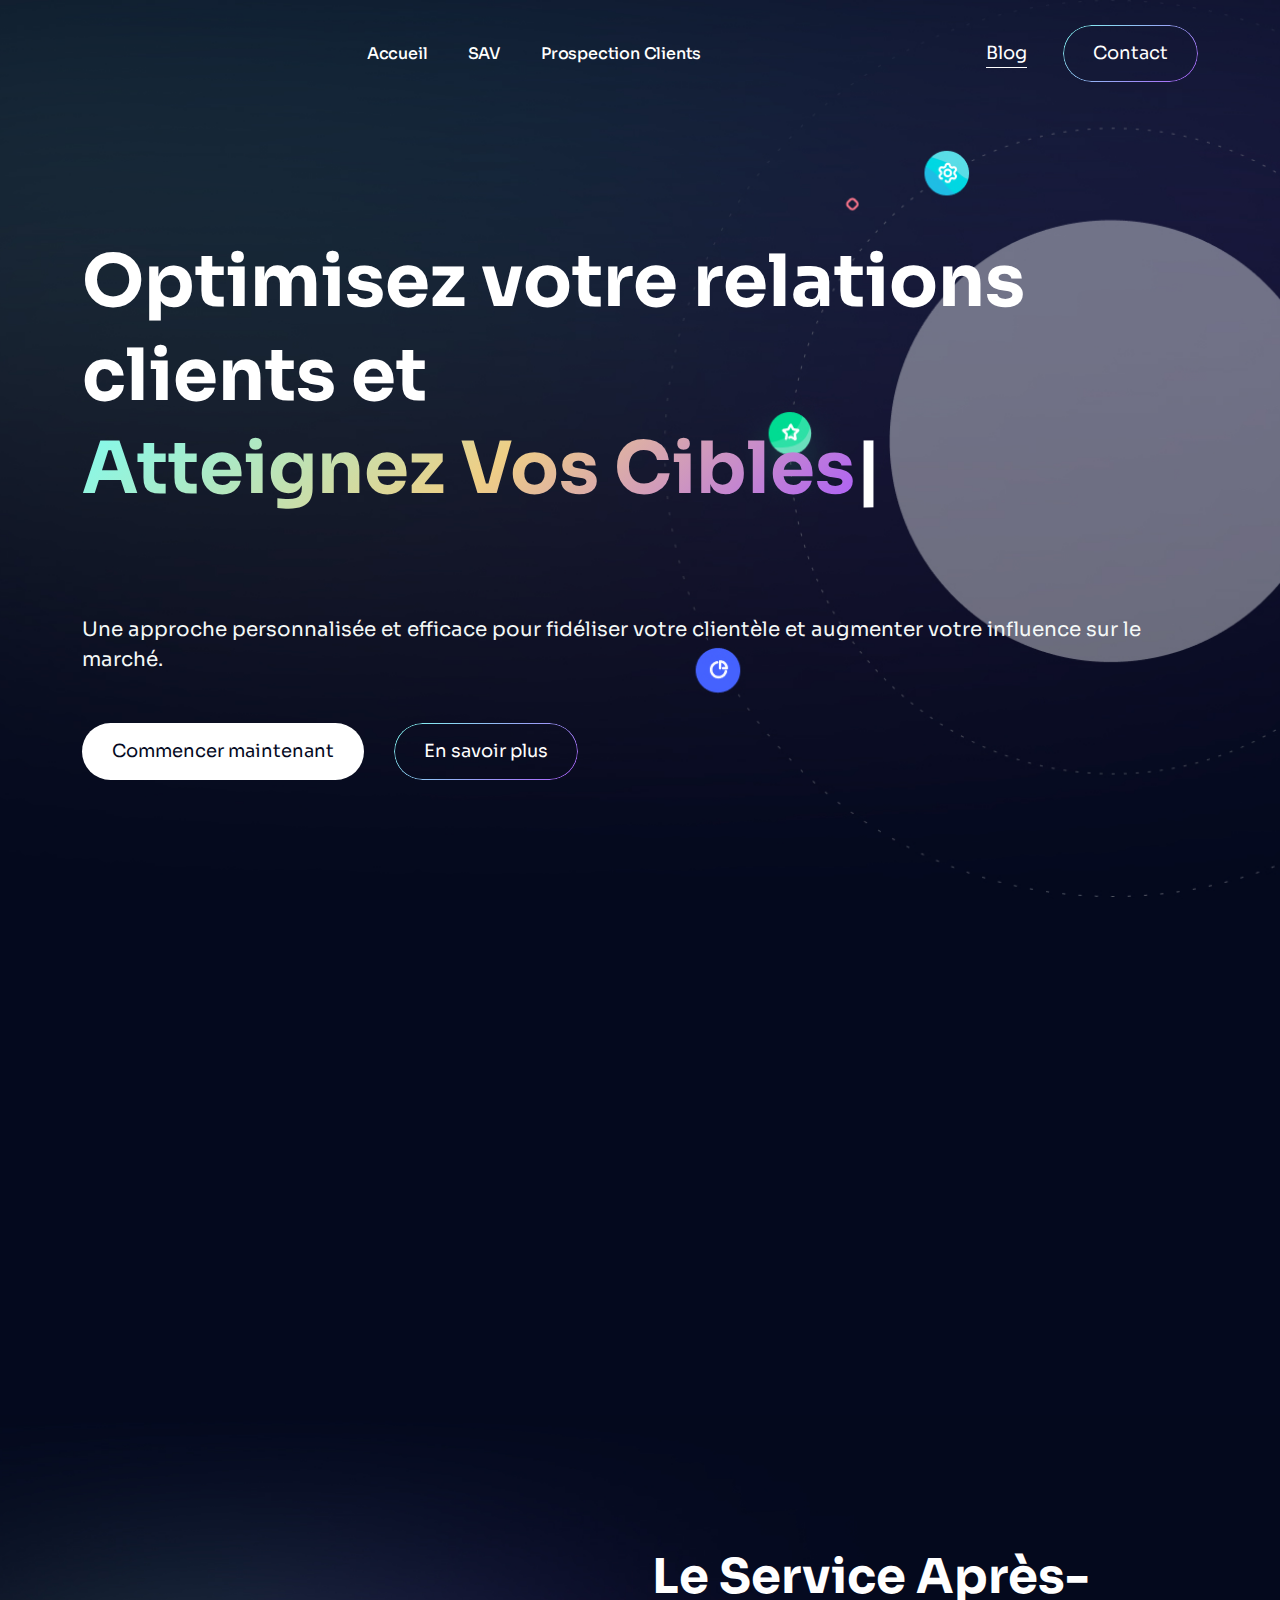
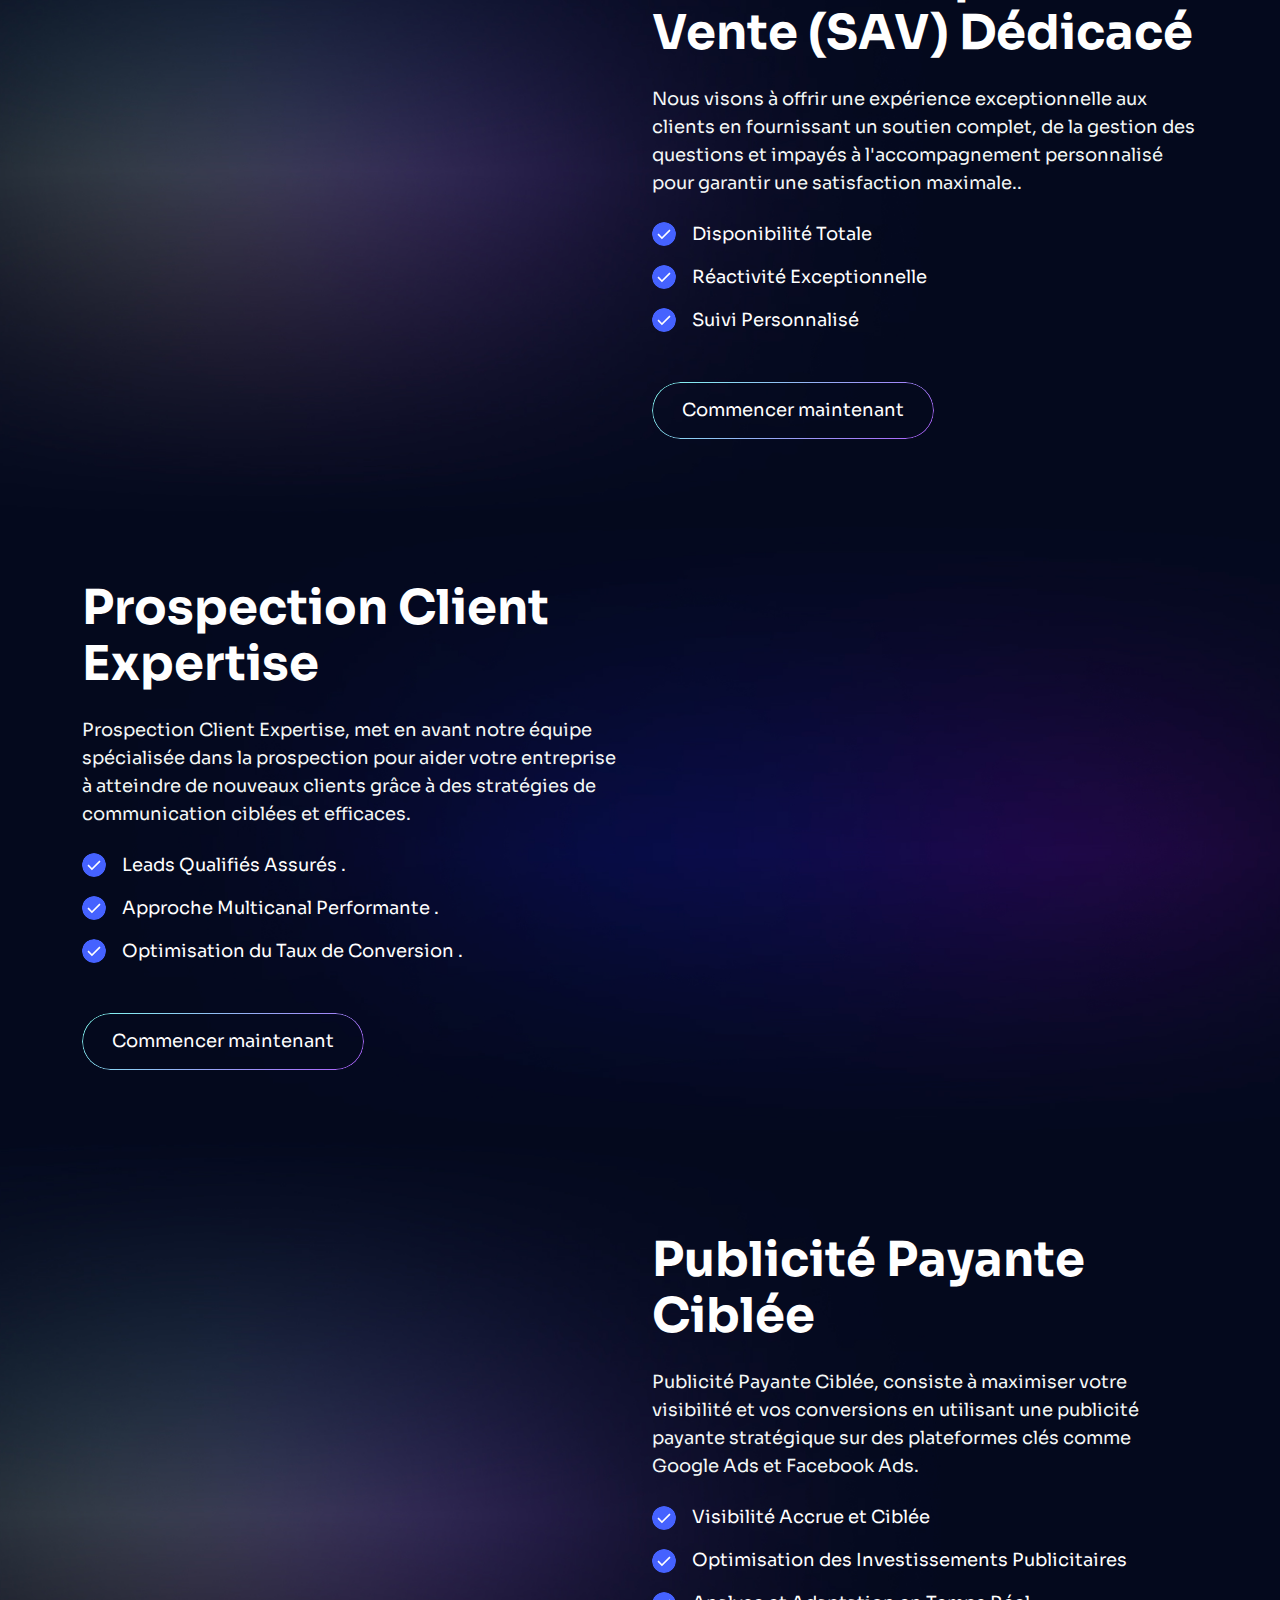
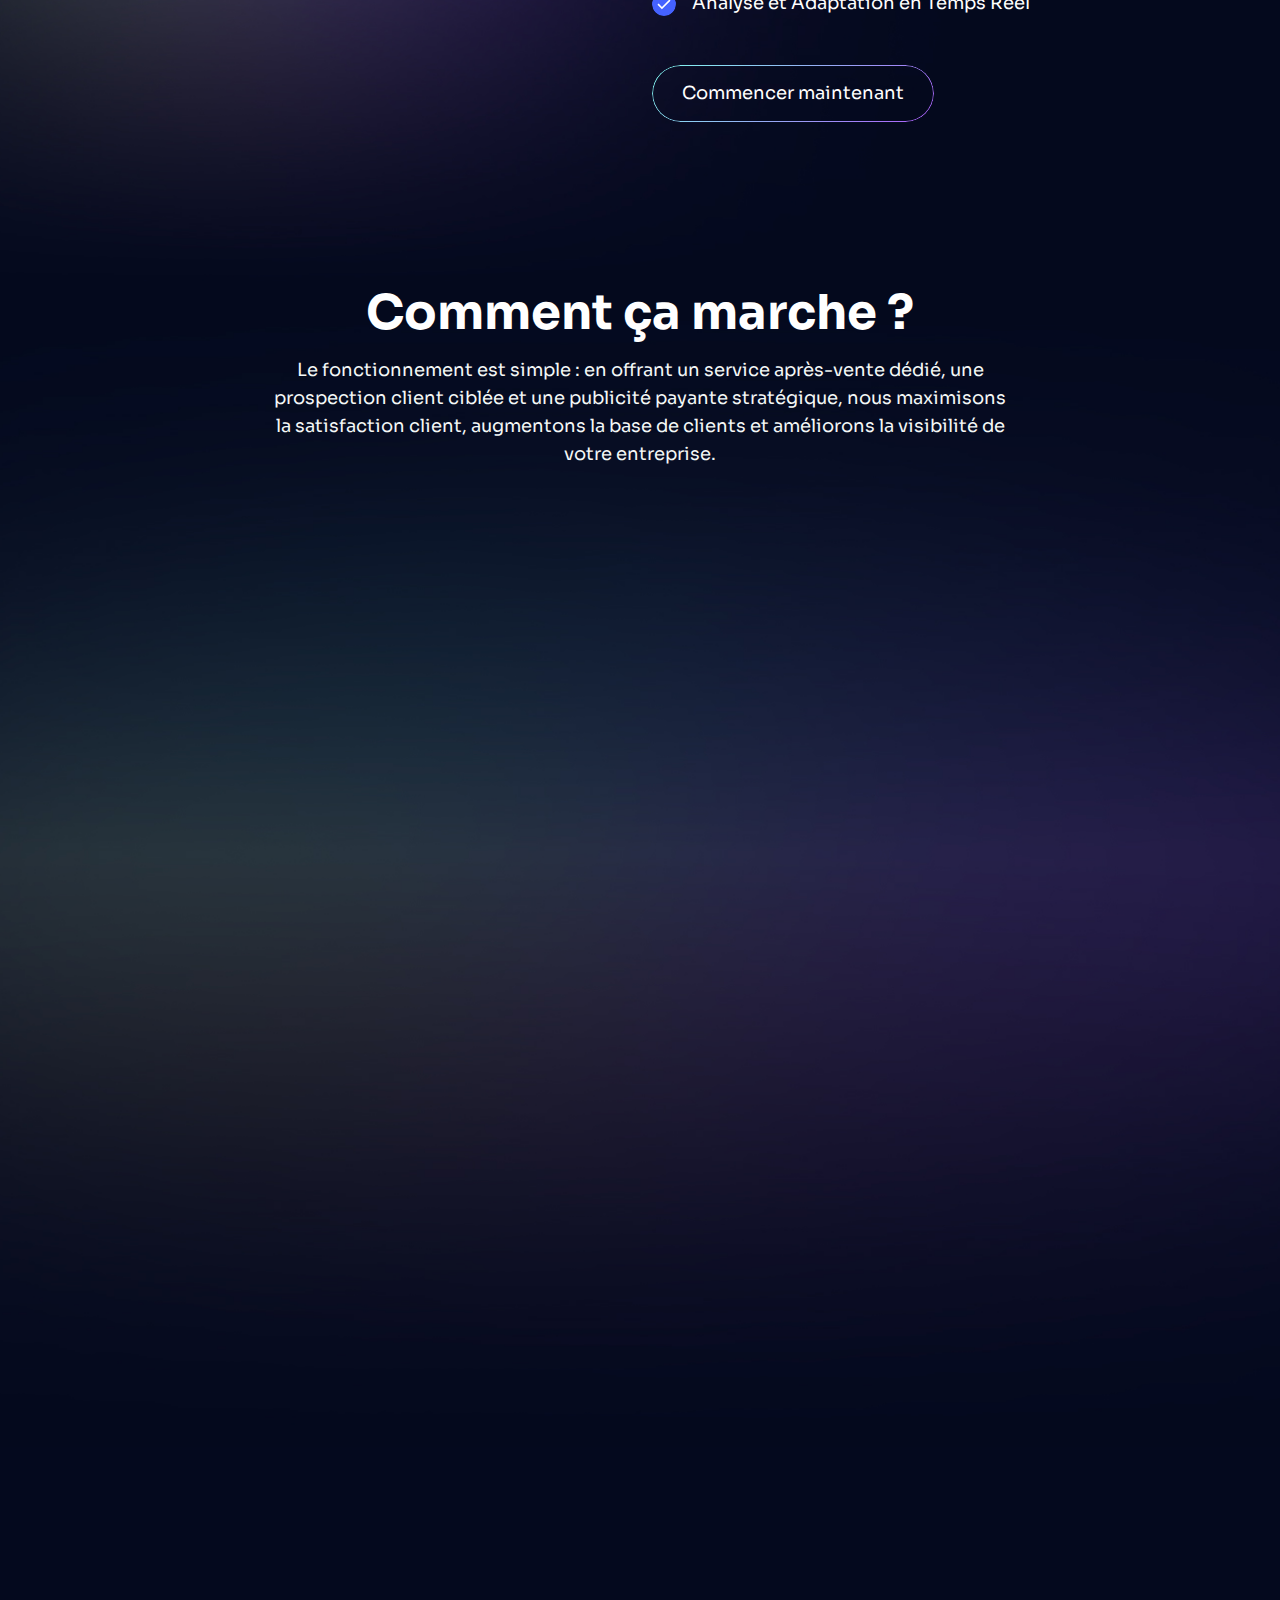
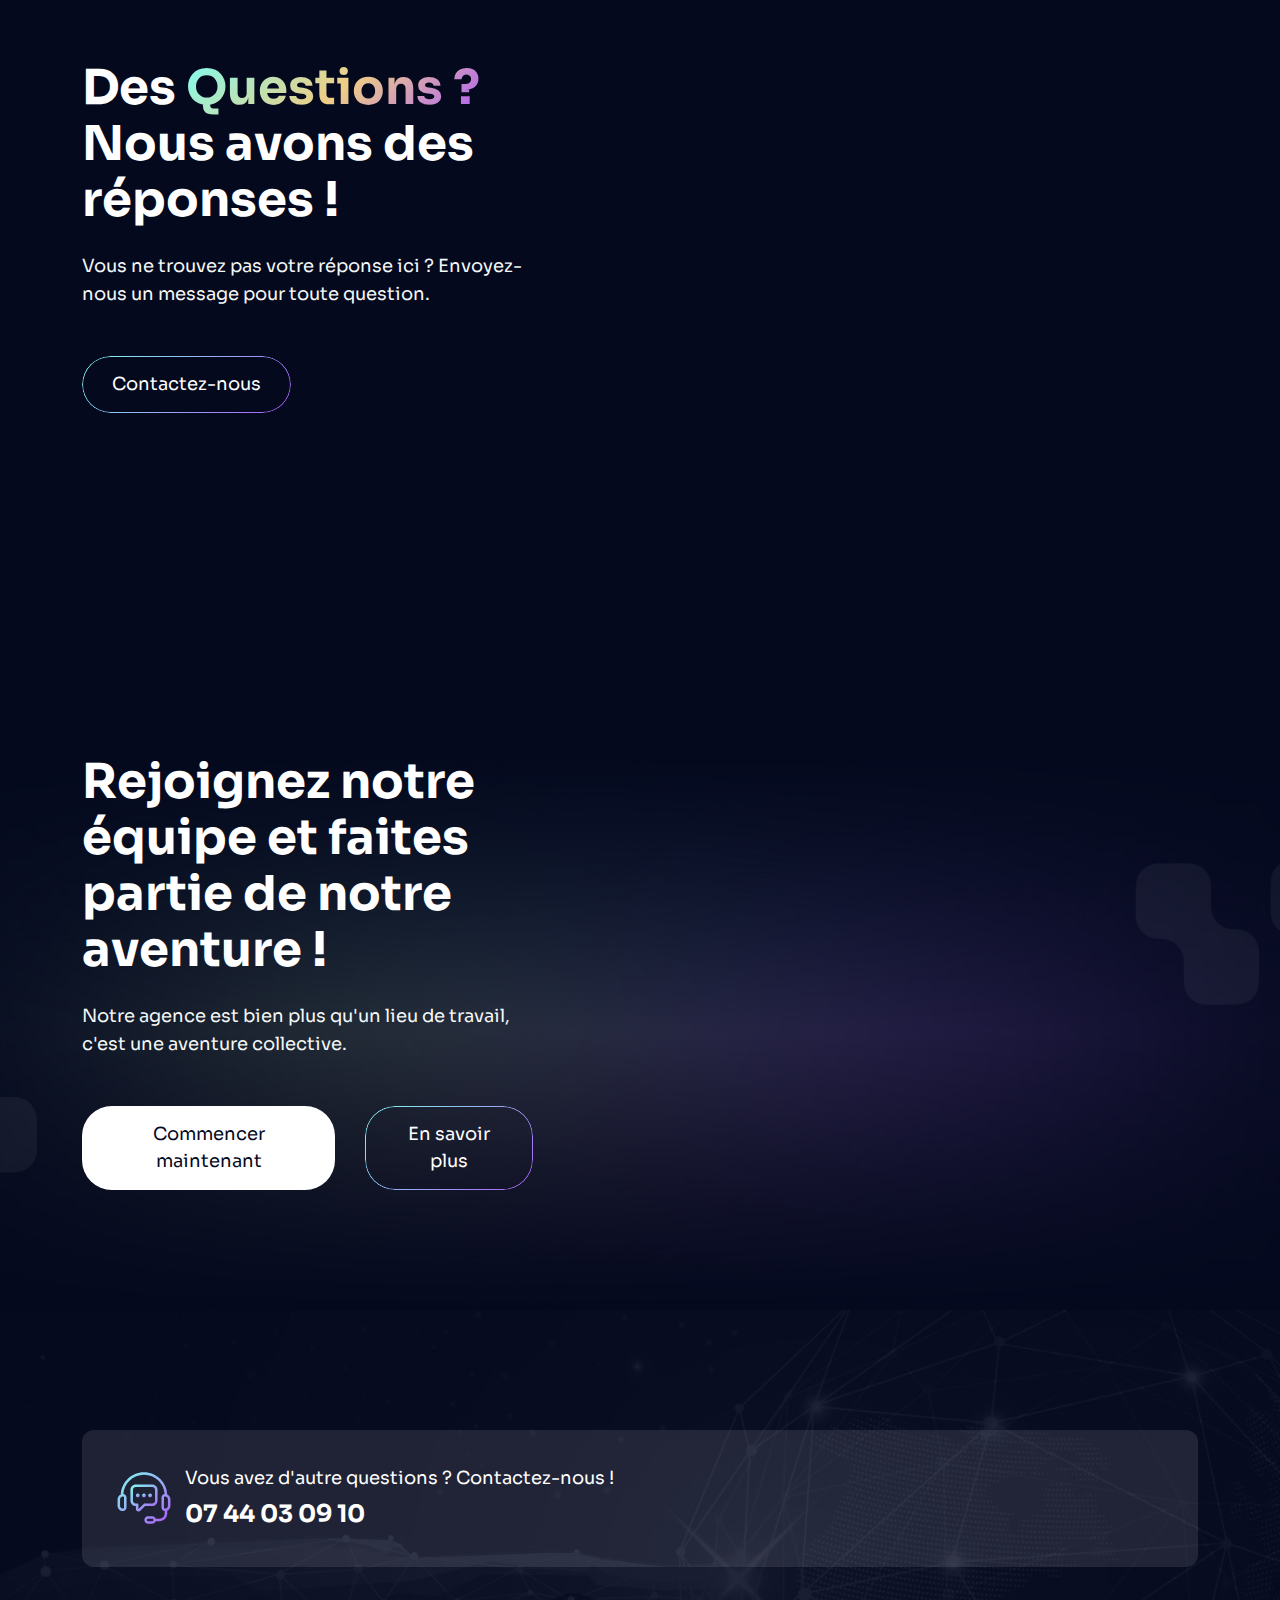
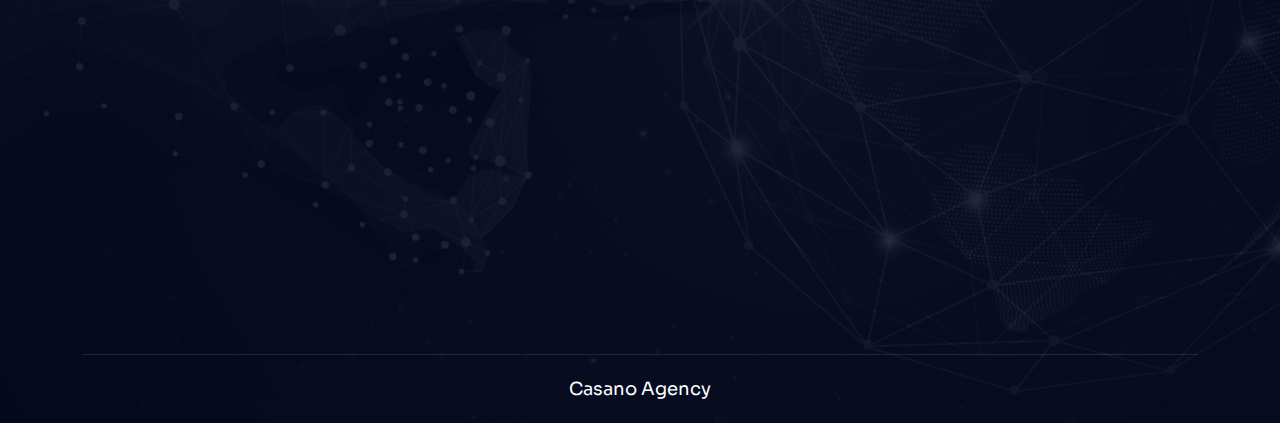
==== docs/index.html @ 98e34051 "update footer" ====
<!DOCTYPE html>
<html lang="fr">
  <head>
    <meta charset="utf-8" />
    <meta name="viewport" content="width=device-width, initial-scale=1" />
    <title>Accueil - Casano Agency</title>
    <link rel="stylesheet" href="assets/css/aos.css" />
    <link rel="stylesheet" href="assets/css/fontawesome-all.min.css" />
    <link rel="stylesheet" href="assets/css/bootstrap.min.css" />
    <link rel="stylesheet" href="assets/css/glightbox-min.css" />
    <link rel="stylesheet" href="assets/css/swiper-bundle.min.css" />
    <link rel="stylesheet" href="assets/css/style.css" />
  </head>
  <body>
    <!-- Menu Start -->
    <header class="header-primary">
      <div class="container">
        <nav class="navbar navbar-expand-xl justify-content-between">
          <a href="index.html">
            <img src="assets/img/logo/logo-m.svg" alt="" />
          </a>
          <div class="collapse navbar-collapse" id="navbarNav">
            <ul class="navbar-nav mx-auto">
              <li class="d-block d-xl-none">
                <div class="logo">
                  <a href="index.html"
                    ><img src="assets/img/logo/logo-m.svg" alt=""
                  /></a>
                </div>
              </li>
              <li class="nav-item">
                <a class="nav-link" href="#">Accueil</a>
              </li>

              <li class="nav-item">
                <a class="nav-link" href="sav.html">SAV</a>
              </li>
              <li class="nav-item">
                <a class="nav-link" href="prospection.html"
                  >Prospection Clients</a
                >
              </li>
            </ul>
            <div class="d-flex align-items-center gap-4 mt-4">
              <div
                class="align-items-center aai-signup-in-links d-flex d-lg-none"
              >
                <a href="blog.html">Blog</a>
                <a href="contact.html" class="aai-gradient-outline-btn"
                  >Contact
                </a>
              </div>
            </div>
          </div>
          <div class="navbar-right d-flex align-items-center gap-4">
            <div
              class="align-items-center aai-signup-in-links d-none d-lg-flex"
            >
              <a href="blog.html">Blog</a>
              <a href="contact.html" class="aai-gradient-outline-btn"
                >Contact
              </a>
            </div>
            <button
              class="navbar-toggler d-block d-xl-none"
              type="button"
              data-bs-toggle="collapse"
              data-bs-target="#navbarNav"
              aria-controls="navbarNav"
              aria-expanded="false"
              aria-label="Toggle navigation"
            >
              <span></span>
            </button>
          </div>
        </nav>
      </div>
    </header>
    <!-- Menu End -->

    <!-- Main Start -->
    <main class="wrapper">
      <!-- Hero Start -->
      <section
        class="aai-hero-one position-relative"
        style="
          background: url('assets/img/hero/hero-bg-1.jpeg') no-repeat center
            center/cover;
        "
      >
        <div class="container">
          <div class="row">
            <div class="col-lg-12 col-xxl-7">
              <div class="aai-hero-one-content">
                <h1 class="aai-hero-one-title">
                  Optimisez votre relations clients et <br />
                  <span
                    class="gradient-text typing-animation"
                    data-strings='["Atteignez vos cibles","Étendez vos clients potentiels","Boostez votre visibilité"]'
                    >Atteignez Vos Cibles</span
                  >
                </h1>
                <p class="aai-hero-one-desc">
                  Une approche personnalisée et efficace pour fidéliser votre
                  clientèle et augmenter votre influence sur le marché.
                </p>
                <div class="mt-5 d-flex flex-column flex-md-row aai-btns-group">
                  <a href="contact.html" class="aai-btn btn-pill-solid"
                    >Commencer maintenant</a
                  >
                  <a href="#service" class="aai-gradient-outline-btn"
                    >En savoir plus</a
                  >
                </div>
              </div>
            </div>
            <div class="col-lg-10 col-xl-5 mt-5 mt-lg-0">
              <div class="aai-hero-one-img">
                <img
                  src="assets/img/hero/dashboard-img.png"
                  class="img-fluid aai-hero-img d-none d-xxl-block"
                  alt=""
                />
                <!-- <img
                  src="assets/img/hero/dashboard-img-2.png"
                  class="img-fluid aai-hero-img d-xl-none"
                  alt=""
                /> -->
              </div>
            </div>
          </div>
        </div>
      </section>
      <!-- Hero End -->

      <!-- Writing Step -->
      <section class="writing-steps-area py-5">
        <div class="container">
          <div class="writing-steps-wrapper" data-aos="fade-up">
            <div class="row">
              <div class="col-lg-4">
                <div class="writing-step">
                  <img
                    src="assets/img/icons/Home.svg"
                    class="writing-step-icon"
                    alt=""
                  />
                  <h3 class="writing-step-title">Service Après-Vente (SAV)</h3>
                  <p class="writing-step-desc">
                    Offrez une expérience exceptionnelle à vos clients grâce à
                    notre équipe dédiée de professionnels du Service
                    Après-Vente.
                  </p>
                  <div class="writing-step-arrow d-none d-lg-grid">
                    <svg
                      width="13"
                      height="20"
                      viewBox="0 0 13 20"
                      fill="none"
                      xmlns="http://www.w3.org/2000/svg"
                    >
                      <path
                        d="M1 1L11.4211 9.52632L1 19"
                        stroke="white"
                        stroke-width="2"
                        stroke-linecap="round"
                      />
                    </svg>
                  </div>
                </div>
              </div>
              <div class="col-lg-4">
                <div class="writing-step">
                  <img
                    src="assets/img/icons/Add-User.svg"
                    class="writing-step-icon"
                    alt=""
                  />
                  <h3 class="writing-step-title">
                    Prospection Client Expertise
                  </h3>
                  <p class="writing-step-desc">
                    Avec notre équipe experte en prospection, nous mettons en
                    place des stratégies efficaces pour générer des leads
                    qualifiés.
                  </p>
                  <div class="writing-step-arrow d-none d-lg-grid">
                    <svg
                      width="13"
                      height="20"
                      viewBox="0 0 13 20"
                      fill="none"
                      xmlns="http://www.w3.org/2000/svg"
                    >
                      <path
                        d="M1 1L11.4211 9.52632L1 19"
                        stroke="white"
                        stroke-width="2"
                        stroke-linecap="round"
                      />
                    </svg>
                  </div>
                </div>
              </div>
              <div class="col-lg-4">
                <div class="writing-step border-0 pe-0">
                  <img
                    src="assets/img/icons/Wallet.svg"
                    class="writing-step-icon"
                    alt=""
                  />
                  <h3 class="writing-step-title">Publicité Payante Ciblée</h3>
                  <p class="writing-step-desc">
                    Notre équipe spécialisée en publicité payante, avec une
                    maîtrise des plateformes telles que Google Ads et Facebook
                    Ads, assure une exposition stratégique pour votre
                    entreprise.
                  </p>
                </div>
              </div>
            </div>
          </div>
        </div>
      </section>
      <!-- Writing Step End -->

      <!-- Service Start -->
      <section class="aai-services" id="service">
        <div
          style="
            background: url('assets/img/bg/service-1.jpeg') no-repeat center
              center/cover;
          "
          class="pt-120 pb-60"
        >
          <div class="container">
            <div class="row align-items-center">
              <div
                class="col-xl-6 col-lg order-2 order-lg-1 mt-5 mt-lg-0"
                data-aos="fade-right"
              >
                <div>
                  <img
                    src="assets/img/services/service-1.svg"
                    class="img-fluid"
                    alt=""
                  />
                </div>
              </div>
              <div class="col-xl-6 col-lg order-1 order-lg-2">
                <div>
                  <h2 class="section-title mb-4">
                    Le Service Après-Vente (SAV) Dédicacé
                  </h2>
                  <p class="section-desc">
                    Nous visons à offrir une expérience exceptionnelle aux
                    clients en fournissant un soutien complet, de la gestion des
                    questions et impayés à l'accompagnement personnalisé pour
                    garantir une satisfaction maximale..
                  </p>
                  <ul class="aai-list-items mt-4">
                    <li class="aai-list-item d-flex align-items-center">
                      <svg
                        class="flex-shrink-0"
                        width="24"
                        height="24"
                        viewBox="0 0 24 24"
                        fill="none"
                        xmlns="http://www.w3.org/2000/svg"
                      >
                        <g clip-path="url(#clip0_82_4624)">
                          <circle cx="12" cy="12" r="12" fill="#4562FF" />
                          <path
                            fill-rule="evenodd"
                            clip-rule="evenodd"
                            d="M5.50114 12.7402C5.8868 12.3595 6.27246 11.9788 6.64135 11.6147C7.74803 12.7071 8.83793 13.783 9.94461 14.8754C12.4262 12.4257 14.9079 9.97607 17.3727 7.54297C17.7584 7.92366 18.1441 8.30435 18.5129 8.66849C15.6457 11.4988 12.7951 14.3126 9.92784 17.143C8.45227 15.6864 6.95994 14.2133 5.48438 12.7568L5.50114 12.7402Z"
                            fill="white"
                          />
                        </g>
                        <defs>
                          <clipPath id="clip0_82_4624">
                            <rect width="24" height="24" rx="12" fill="white" />
                          </clipPath>
                        </defs>
                      </svg>
                      <span class="aai-list-item-text"
                        >Disponibilité Totale</span
                      >
                    </li>
                    <li class="aai-list-item d-flex align-items-center">
                      <svg
                        class="flex-shrink-0"
                        width="24"
                        height="24"
                        viewBox="0 0 24 24"
                        fill="none"
                        xmlns="http://www.w3.org/2000/svg"
                      >
                        <g clip-path="url(#clip0_82_4624)">
                          <circle cx="12" cy="12" r="12" fill="#4562FF" />
                          <path
                            fill-rule="evenodd"
                            clip-rule="evenodd"
                            d="M5.50114 12.7402C5.8868 12.3595 6.27246 11.9788 6.64135 11.6147C7.74803 12.7071 8.83793 13.783 9.94461 14.8754C12.4262 12.4257 14.9079 9.97607 17.3727 7.54297C17.7584 7.92366 18.1441 8.30435 18.5129 8.66849C15.6457 11.4988 12.7951 14.3126 9.92784 17.143C8.45227 15.6864 6.95994 14.2133 5.48438 12.7568L5.50114 12.7402Z"
                            fill="white"
                          />
                        </g>
                        <defs>
                          <clipPath id="clip0_82_4624">
                            <rect width="24" height="24" rx="12" fill="white" />
                          </clipPath>
                        </defs>
                      </svg>
                      <span class="aai-list-item-text"
                        >Réactivité Exceptionnelle</span
                      >
                    </li>
                    <li class="aai-list-item d-flex align-items-center">
                      <svg
                        width="24"
                        height="24"
                        viewBox="0 0 24 24"
                        fill="none"
                        xmlns="http://www.w3.org/2000/svg"
                      >
                        <g clip-path="url(#clip0_82_4624)">
                          <circle cx="12" cy="12" r="12" fill="#4562FF" />
                          <path
                            fill-rule="evenodd"
                            clip-rule="evenodd"
                            d="M5.50114 12.7402C5.8868 12.3595 6.27246 11.9788 6.64135 11.6147C7.74803 12.7071 8.83793 13.783 9.94461 14.8754C12.4262 12.4257 14.9079 9.97607 17.3727 7.54297C17.7584 7.92366 18.1441 8.30435 18.5129 8.66849C15.6457 11.4988 12.7951 14.3126 9.92784 17.143C8.45227 15.6864 6.95994 14.2133 5.48438 12.7568L5.50114 12.7402Z"
                            fill="white"
                          />
                        </g>
                        <defs>
                          <clipPath id="clip0_82_4624">
                            <rect width="24" height="24" rx="12" fill="white" />
                          </clipPath>
                        </defs>
                      </svg>
                      <span class="aai-list-item-text">Suivi Personnalisé</span>
                    </li>
                  </ul>
                  <div class="mt-5">
                    <a href="sav.html" class="aai-gradient-outline-btn"
                      >Commencer maintenant</a
                    >
                  </div>
                </div>
              </div>
            </div>
          </div>
        </div>
        <div
          class="pt-60 pb-60"
          style="
            background: url('assets/img/bg/service-2.jpeg') no-repeat center
              center/cover;
          "
        >
          <div class="container">
            <div class="row align-items-center">
              <div class="col-xl-6 col-lg">
                <div>
                  <h2 class="section-title mb-4">
                    Prospection Client Expertise
                  </h2>
                  <p class="section-desc">
                    Prospection Client Expertise, met en avant notre équipe
                    spécialisée dans la prospection pour aider votre entreprise
                    à atteindre de nouveaux clients grâce à des stratégies de
                    communication ciblées et efficaces.
                  </p>
                  <ul class="aai-list-items mt-4">
                    <li class="aai-list-item d-flex align-items-center">
                      <svg
                        class="flex-shrink-0"
                        width="24"
                        height="24"
                        viewBox="0 0 24 24"
                        fill="none"
                        xmlns="http://www.w3.org/2000/svg"
                      >
                        <g clip-path="url(#clip0_82_4624)">
                          <circle cx="12" cy="12" r="12" fill="#4562FF" />
                          <path
                            fill-rule="evenodd"
                            clip-rule="evenodd"
                            d="M5.50114 12.7402C5.8868 12.3595 6.27246 11.9788 6.64135 11.6147C7.74803 12.7071 8.83793 13.783 9.94461 14.8754C12.4262 12.4257 14.9079 9.97607 17.3727 7.54297C17.7584 7.92366 18.1441 8.30435 18.5129 8.66849C15.6457 11.4988 12.7951 14.3126 9.92784 17.143C8.45227 15.6864 6.95994 14.2133 5.48438 12.7568L5.50114 12.7402Z"
                            fill="white"
                          />
                        </g>
                        <defs>
                          <clipPath id="clip0_82_4624">
                            <rect width="24" height="24" rx="12" fill="white" />
                          </clipPath>
                        </defs>
                      </svg>
                      <span class="aai-list-item-text"
                        >Leads Qualifiés Assurés .</span
                      >
                    </li>
                    <li class="aai-list-item d-flex align-items-center">
                      <svg
                        class="flex-shrink-0"
                        width="24"
                        height="24"
                        viewBox="0 0 24 24"
                        fill="none"
                        xmlns="http://www.w3.org/2000/svg"
                      >
                        <g clip-path="url(#clip0_82_4624)">
                          <circle cx="12" cy="12" r="12" fill="#4562FF" />
                          <path
                            fill-rule="evenodd"
                            clip-rule="evenodd"
                            d="M5.50114 12.7402C5.8868 12.3595 6.27246 11.9788 6.64135 11.6147C7.74803 12.7071 8.83793 13.783 9.94461 14.8754C12.4262 12.4257 14.9079 9.97607 17.3727 7.54297C17.7584 7.92366 18.1441 8.30435 18.5129 8.66849C15.6457 11.4988 12.7951 14.3126 9.92784 17.143C8.45227 15.6864 6.95994 14.2133 5.48438 12.7568L5.50114 12.7402Z"
                            fill="white"
                          />
                        </g>
                        <defs>
                          <clipPath id="clip0_82_4624">
                            <rect width="24" height="24" rx="12" fill="white" />
                          </clipPath>
                        </defs>
                      </svg>
                      <span class="aai-list-item-text"
                        >Approche Multicanal Performante .</span
                      >
                    </li>
                    <li class="aai-list-item d-flex align-items-center">
                      <svg
                        class="flex-shrink-0"
                        width="24"
                        height="24"
                        viewBox="0 0 24 24"
                        fill="none"
                        xmlns="http://www.w3.org/2000/svg"
                      >
                        <g clip-path="url(#clip0_82_4624)">
                          <circle cx="12" cy="12" r="12" fill="#4562FF" />
                          <path
                            fill-rule="evenodd"
                            clip-rule="evenodd"
                            d="M5.50114 12.7402C5.8868 12.3595 6.27246 11.9788 6.64135 11.6147C7.74803 12.7071 8.83793 13.783 9.94461 14.8754C12.4262 12.4257 14.9079 9.97607 17.3727 7.54297C17.7584 7.92366 18.1441 8.30435 18.5129 8.66849C15.6457 11.4988 12.7951 14.3126 9.92784 17.143C8.45227 15.6864 6.95994 14.2133 5.48438 12.7568L5.50114 12.7402Z"
                            fill="white"
                          />
                        </g>
                        <defs>
                          <clipPath id="clip0_82_4624">
                            <rect width="24" height="24" rx="12" fill="white" />
                          </clipPath>
                        </defs>
                      </svg>
                      <span class="aai-list-item-text"
                        >Optimisation du Taux de Conversion .</span
                      >
                    </li>
                  </ul>
                  <div class="mt-5">
                    <a href="prospection.html" class="aai-gradient-outline-btn"
                      >Commencer maintenant</a
                    >
                  </div>
                </div>
              </div>
              <div class="col-xl-6 col-lg mt-5 mt-lg-0" data-aos="fade-left">
                <div>
                  <img
                    src="assets/img/services/service-2.svg"
                    class="img-fluid"
                    alt=""
                  />
                </div>
              </div>
            </div>
          </div>
        </div>
        <div
          class="pt-60 pb-120"
          style="
            background: url('assets/img/bg/service-1.jpeg') no-repeat center
              center/cover;
          "
        >
          <div class="container">
            <div class="row align-items-center">
              <div
                class="col-xl-6 col-lg order-2 order-lg-1 mt-5 mt-lg-0"
                data-aos="fade-right"
              >
                <div>
                  <img
                    src="assets/img/services/service-3.svg"
                    class="img-fluid"
                    alt=""
                  />
                </div>
              </div>
              <div class="col-xl-6 col-lg order-1 order-lg-2">
                <div>
                  <h2 class="section-title mb-4">Publicité Payante Ciblée</h2>
                  <p class="section-desc">
                    Publicité Payante Ciblée, consiste à maximiser votre
                    visibilité et vos conversions en utilisant une publicité
                    payante stratégique sur des plateformes clés comme Google
                    Ads et Facebook Ads.
                  </p>
                  <ul class="aai-list-items mt-4">
                    <li class="aai-list-item d-flex align-items-center">
                      <svg
                        class="flex-shrink-0"
                        width="24"
                        height="24"
                        viewBox="0 0 24 24"
                        fill="none"
                        xmlns="http://www.w3.org/2000/svg"
                      >
                        <g clip-path="url(#clip0_82_4624)">
                          <circle cx="12" cy="12" r="12" fill="#4562FF" />
                          <path
                            fill-rule="evenodd"
                            clip-rule="evenodd"
                            d="M5.50114 12.7402C5.8868 12.3595 6.27246 11.9788 6.64135 11.6147C7.74803 12.7071 8.83793 13.783 9.94461 14.8754C12.4262 12.4257 14.9079 9.97607 17.3727 7.54297C17.7584 7.92366 18.1441 8.30435 18.5129 8.66849C15.6457 11.4988 12.7951 14.3126 9.92784 17.143C8.45227 15.6864 6.95994 14.2133 5.48438 12.7568L5.50114 12.7402Z"
                            fill="white"
                          />
                        </g>
                        <defs>
                          <clipPath id="clip0_82_4624">
                            <rect width="24" height="24" rx="12" fill="white" />
                          </clipPath>
                        </defs>
                      </svg>
                      <span class="aai-list-item-text"
                        >Visibilité Accrue et Ciblée</span
                      >
                    </li>
                    <li class="aai-list-item d-flex align-items-center">
                      <svg
                        class="flex-shrink-0"
                        width="24"
                        height="24"
                        viewBox="0 0 24 24"
                        fill="none"
                        xmlns="http://www.w3.org/2000/svg"
                      >
                        <g clip-path="url(#clip0_82_4624)">
                          <circle cx="12" cy="12" r="12" fill="#4562FF" />
                          <path
                            fill-rule="evenodd"
                            clip-rule="evenodd"
                            d="M5.50114 12.7402C5.8868 12.3595 6.27246 11.9788 6.64135 11.6147C7.74803 12.7071 8.83793 13.783 9.94461 14.8754C12.4262 12.4257 14.9079 9.97607 17.3727 7.54297C17.7584 7.92366 18.1441 8.30435 18.5129 8.66849C15.6457 11.4988 12.7951 14.3126 9.92784 17.143C8.45227 15.6864 6.95994 14.2133 5.48438 12.7568L5.50114 12.7402Z"
                            fill="white"
                          />
                        </g>
                        <defs>
                          <clipPath id="clip0_82_4624">
                            <rect width="24" height="24" rx="12" fill="white" />
                          </clipPath>
                        </defs>
                      </svg>
                      <span class="aai-list-item-text"
                        >Optimisation des Investissements Publicitaires</span
                      >
                    </li>
                    <li class="aai-list-item d-flex align-items-center">
                      <svg
                        class="flex-shrink-0"
                        width="24"
                        height="24"
                        viewBox="0 0 24 24"
                        fill="none"
                        xmlns="http://www.w3.org/2000/svg"
                      >
                        <g clip-path="url(#clip0_82_4624)">
                          <circle cx="12" cy="12" r="12" fill="#4562FF" />
                          <path
                            fill-rule="evenodd"
                            clip-rule="evenodd"
                            d="M5.50114 12.7402C5.8868 12.3595 6.27246 11.9788 6.64135 11.6147C7.74803 12.7071 8.83793 13.783 9.94461 14.8754C12.4262 12.4257 14.9079 9.97607 17.3727 7.54297C17.7584 7.92366 18.1441 8.30435 18.5129 8.66849C15.6457 11.4988 12.7951 14.3126 9.92784 17.143C8.45227 15.6864 6.95994 14.2133 5.48438 12.7568L5.50114 12.7402Z"
                            fill="white"
                          />
                        </g>
                        <defs>
                          <clipPath id="clip0_82_4624">
                            <rect width="24" height="24" rx="12" fill="white" />
                          </clipPath>
                        </defs>
                      </svg>
                      <span class="aai-list-item-text"
                        >Analyse et Adaptation en Temps Réel</span
                      >
                    </li>
                  </ul>
                  <div class="mt-5">
                    <a href="contact.html" class="aai-gradient-outline-btn"
                      >Commencer maintenant</a
                    >
                  </div>
                </div>
              </div>
            </div>
          </div>
        </div>
      </section>
      <!-- Service End -->

      <!-- How it works Start -->
      <section
        class="aai-features"
        style="
          background: url('assets/img/bg/aai-feature-bg.jpeg') no-repeat center
            center/cover;
        "
      >
        <div class="container" id="howItWork">
          <div class="row justify-content-center">
            <div class="col-xl-8">
              <div class="aai-section-title mb-3 text-center mb-5">
                <h2 class="section-title">Comment ça marche ?</h2>
                <p class="section-desc">
                  Le fonctionnement est simple : en offrant un service
                  après-vente dédié, une prospection client ciblée et une
                  publicité payante stratégique, nous maximisons la satisfaction
                  client, augmentons la base de clients et améliorons la
                  visibilité de votre entreprise.
                </p>
              </div>
            </div>
          </div>
          <div class="row justify-content-center">
            <div
              class="col-lg-4 col-md-6 mb-4"
              data-aos="fade-up"
              data-aos-delay="50"
            >
              <div class="aai-feature-box">
                <div
                  class="aai-feature-box-inner d-flex flex-column align-items-center"
                >
                  <div>
                    <img
                      src="assets/img/features/fi-1.svg"
                      class="aai-feature-icon img-fluid"
                      alt=""
                    />
                  </div>
                  <h3 class="aai-feature-title">
                    Formation approfondie du personnel
                  </h3>
                  <p class="aai-feature-desc">
                    Assurez une formation complète du personnel sur les
                    produits/services.
                  </p>
                  <a href="contact.html" class="aai-feature-link">
                    <svg
                      width="37"
                      height="13"
                      viewBox="0 0 37 13"
                      fill="none"
                      xmlns="http://www.w3.org/2000/svg"
                    >
                      <path
                        d="M29.375 1L35.055 6.27428L29.375 11.9543"
                        stroke="currentColor"
                        stroke-opacity="0.80"
                        stroke-width="1.52"
                        stroke-linecap="round"
                      />
                      <path
                        d="M34 6.25L1 6.25"
                        stroke="currentColor"
                        stroke-opacity="0.80"
                        stroke-width="1.5"
                        stroke-linecap="round"
                      />
                    </svg>
                  </a>
                </div>
              </div>
            </div>
            <div
              class="col-lg-4 col-md-6 mb-4"
              data-aos="fade-up"
              data-aos-delay="60"
            >
              <div class="aai-feature-box">
                <div
                  class="aai-feature-box-inner d-flex flex-column align-items-center"
                >
                  <div>
                    <img
                      src="assets/img/features/fi-2.svg"
                      class="aai-feature-icon img-fluid"
                      alt=""
                    />
                  </div>
                  <h3 class="aai-feature-title">Technologies avancées</h3>
                  <p class="aai-feature-desc">
                    Utilisez des outils modernes pour une gestion efficiente des
                    demandes clients.
                  </p>
                  <a href="contact.html" class="aai-feature-link">
                    <svg
                      width="37"
                      height="13"
                      viewBox="0 0 37 13"
                      fill="none"
                      xmlns="http://www.w3.org/2000/svg"
                    >
                      <path
                        d="M29.375 1L35.055 6.27428L29.375 11.9543"
                        stroke="currentColor"
                        stroke-opacity="0.80"
                        stroke-width="1.52"
                        stroke-linecap="round"
                      />
                      <path
                        d="M34 6.25L1 6.25"
                        stroke="currentColor"
                        stroke-opacity="0.80"
                        stroke-width="1.5"
                        stroke-linecap="round"
                      />
                    </svg>
                  </a>
                </div>
              </div>
            </div>
            <div
              class="col-lg-4 col-md-6 mb-4"
              data-aos="fade-up"
              data-aos-delay="70"
            >
              <div class="aai-feature-box">
                <div
                  class="aai-feature-box-inner d-flex flex-column align-items-center"
                >
                  <div>
                    <img
                      src="assets/img/features/fi-3.svg"
                      class="aai-feature-icon img-fluid"
                      alt=""
                    />
                  </div>
                  <h3 class="aai-feature-title">Communication proactive</h3>
                  <p class="aai-feature-desc">
                    Établissez une communication proactive pour anticiper les
                    besoins des clients.
                  </p>
                  <a href="contact.html" class="aai-feature-link">
                    <svg
                      width="37"
                      height="13"
                      viewBox="0 0 37 13"
                      fill="none"
                      xmlns="http://www.w3.org/2000/svg"
                    >
                      <path
                        d="M29.375 1L35.055 6.27428L29.375 11.9543"
                        stroke="currentColor"
                        stroke-opacity="0.80"
                        stroke-width="1.52"
                        stroke-linecap="round"
                      />
                      <path
                        d="M34 6.25L1 6.25"
                        stroke="currentColor"
                        stroke-opacity="0.80"
                        stroke-width="1.5"
                        stroke-linecap="round"
                      />
                    </svg>
                  </a>
                </div>
              </div>
            </div>
            <div
              class="col-lg-4 col-md-6 mb-4"
              data-aos="fade-up"
              data-aos-delay="80"
            >
              <div class="aai-feature-box">
                <div
                  class="aai-feature-box-inner d-flex flex-column align-items-center"
                >
                  <div>
                    <img
                      src="assets/img/features/fi-4.svg"
                      class="aai-feature-icon img-fluid"
                      alt=""
                    />
                  </div>
                  <h3 class="aai-feature-title">Analyse des retours clients</h3>
                  <p class="aai-feature-desc">
                    Collectez et analysez les retours clients pour améliorer les
                    services.
                  </p>
                  <a href="contact.html" class="aai-feature-link">
                    <svg
                      width="37"
                      height="13"
                      viewBox="0 0 37 13"
                      fill="none"
                      xmlns="http://www.w3.org/2000/svg"
                    >
                      <path
                        d="M29.375 1L35.055 6.27428L29.375 11.9543"
                        stroke="currentColor"
                        stroke-opacity="0.80"
                        stroke-width="1.52"
                        stroke-linecap="round"
                      />
                      <path
                        d="M34 6.25L1 6.25"
                        stroke="currentColor"
                        stroke-opacity="0.80"
                        stroke-width="1.5"
                        stroke-linecap="round"
                      />
                    </svg>
                  </a>
                </div>
              </div>
            </div>
            <div
              class="col-lg-4 col-md-6 mb-4"
              data-aos="fade-up"
              data-aos-delay="90"
            >
              <div class="aai-feature-box">
                <div
                  class="aai-feature-box-inner d-flex flex-column align-items-center"
                >
                  <div>
                    <img
                      src="assets/img/features/fi-5.svg"
                      class="aai-feature-icon img-fluid"
                      alt=""
                    />
                  </div>
                  <h3 class="aai-feature-title">Personnalisation du service</h3>
                  <p class="aai-feature-desc">
                    Personnalisez l'approche pour chaque client en tenant compte
                    de ses préférences.
                  </p>
                  <a href="contact.html" class="aai-feature-link">
                    <svg
                      width="37"
                      height="13"
                      viewBox="0 0 37 13"
                      fill="none"
                      xmlns="http://www.w3.org/2000/svg"
                    >
                      <path
                        d="M29.375 1L35.055 6.27428L29.375 11.9543"
                        stroke="currentColor"
                        stroke-opacity="0.80"
                        stroke-width="1.52"
                        stroke-linecap="round"
                      />
                      <path
                        d="M34 6.25L1 6.25"
                        stroke="currentColor"
                        stroke-opacity="0.80"
                        stroke-width="1.5"
                        stroke-linecap="round"
                      />
                    </svg>
                  </a>
                </div>
              </div>
            </div>
            <div
              class="col-lg-4 col-md-6 mb-4"
              data-aos="fade-up"
              data-aos-delay="100"
            >
              <div class="aai-feature-box">
                <div
                  class="aai-feature-box-inner d-flex flex-column align-items-center"
                >
                  <div>
                    <img
                      src="assets/img/features/fi-6.svg"
                      class="aai-feature-icon img-fluid"
                      alt=""
                    />
                  </div>
                  <h3 class="aai-feature-title">Évaluation continue</h3>
                  <p class="aai-feature-desc">
                    Évaluez régulièrement les performances de l'équipe et
                    ajustez les actions en conséquence.
                  </p>
                  <a href="contact.html" class="aai-feature-link">
                    <svg
                      width="37"
                      height="13"
                      viewBox="0 0 37 13"
                      fill="none"
                      xmlns="http://www.w3.org/2000/svg"
                    >
                      <path
                        d="M29.375 1L35.055 6.27428L29.375 11.9543"
                        stroke="currentColor"
                        stroke-opacity="0.80"
                        stroke-width="1.52"
                        stroke-linecap="round"
                      />
                      <path
                        d="M34 6.25L1 6.25"
                        stroke="currentColor"
                        stroke-opacity="0.80"
                        stroke-width="1.5"
                        stroke-linecap="round"
                      />
                    </svg>
                  </a>
                </div>
              </div>
            </div>
          </div>
          <!-- <div class="text-center mt-5" data-aos="fade-up" data-aos-delay="110">
            <a href="services-details.html" class="aai-btn btn-pill-solid">
              En savoir plus</a
            >
          </div> -->
        </div>
      </section>
      <!-- How it works End-->

      <!-- Testimonials Start-->
      <!-- <section
        class="aai-testimonials py-120"
        style="
          background: url('assets/img/bg/testimonial-bg.jpeg') no-repeat center
            center/cover;
        "
      >
        <div class="row justify-content-center">
          <div class="col-xl-8">
            <div class="aai-section-title mb-3 text-center mb-5">
              <h2 class="section-title">
                Explorez ce que l'on dit à notre sujet.
              </h2>
            </div>
          </div>
        </div>
        <div class="swiper testimoniaslSlider mb-4">
          <div class="swiper-wrapper">
            <div class="swiper-slide">
              <div class="aai-testimonial-item">
                <div class="aai-testimonial-item-top">
                  <div
                    class="d-flex align-items-center justify-content-between"
                  >
                    <div class="aai-testimonial-quoate">
                      <svg
                        width="15"
                        height="11"
                        viewBox="0 0 15 11"
                        fill="none"
                        xmlns="http://www.w3.org/2000/svg"
                      >
                        <path
                          fill-rule="evenodd"
                          clip-rule="evenodd"
                          d="M9.13566 10.6719C8.42933 9.30632 8.07617 7.82304 8.07617 6.22204C8.07617 4.5975 8.50585 3.25548 9.36521 2.196C10.2246 1.13652 11.5607 0.606773 13.3736 0.606773V2.83169C12.7379 2.83169 12.2729 2.97296 11.9786 3.25548C11.6843 3.53801 11.5372 4.07953 11.5372 4.88003V5.23319H14.1152V10.6719H9.13566ZM1.82511 10.6719C1.11878 9.30632 0.76562 7.82304 0.76562 6.22204C0.76562 4.5975 1.1953 3.25548 2.05466 2.196C2.91402 1.13652 4.25015 0.606773 6.06304 0.606773V2.83169C5.42735 2.83169 4.96236 2.97296 4.66805 3.25548C4.37376 3.53801 4.2266 4.07953 4.2266 4.88003V5.23319H6.80468L6.80468 10.6719H1.82511Z"
                          fill="#747681"
                        />
                      </svg>
                    </div>
                    <div class="aai-awards-stars">
                      <i class="fa-solid fa-star"></i>
                      <i class="fa-solid fa-star"></i>
                      <i class="fa-solid fa-star"></i>
                      <i class="fa-solid fa-star"></i>
                      <i class="fa-solid fa-star"></i>
                    </div>
                  </div>
                  <p class="aai-testimonial-desc">
                    They not only understand what I say but read between the
                    lines and also give me ideas of my own.
                  </p>
                </div>
                <div
                  class="aai-testimonial-item-bottom d-flex align-items-center"
                >
                  <div>
                    <img
                      src="assets/img/avatar/av-5.png"
                      class="aai-testimonial-author-img"
                      alt=""
                    />
                  </div>
                  <div>
                    <h4 class="aai-testimonial-author-name">Kristin Watson</h4>
                    <span class="aai-testimonial-author-title">
                      Medical Assistant</span
                    >
                  </div>
                </div>
              </div>
            </div>
            <div class="swiper-slide">
              <div class="aai-testimonial-item">
                <div class="aai-testimonial-item-top">
                  <div
                    class="d-flex align-items-center justify-content-between"
                  >
                    <div class="aai-testimonial-quoate">
                      <svg
                        width="15"
                        height="11"
                        viewBox="0 0 15 11"
                        fill="none"
                        xmlns="http://www.w3.org/2000/svg"
                      >
                        <path
                          fill-rule="evenodd"
                          clip-rule="evenodd"
                          d="M9.13566 10.6719C8.42933 9.30632 8.07617 7.82304 8.07617 6.22204C8.07617 4.5975 8.50585 3.25548 9.36521 2.196C10.2246 1.13652 11.5607 0.606773 13.3736 0.606773V2.83169C12.7379 2.83169 12.2729 2.97296 11.9786 3.25548C11.6843 3.53801 11.5372 4.07953 11.5372 4.88003V5.23319H14.1152V10.6719H9.13566ZM1.82511 10.6719C1.11878 9.30632 0.76562 7.82304 0.76562 6.22204C0.76562 4.5975 1.1953 3.25548 2.05466 2.196C2.91402 1.13652 4.25015 0.606773 6.06304 0.606773V2.83169C5.42735 2.83169 4.96236 2.97296 4.66805 3.25548C4.37376 3.53801 4.2266 4.07953 4.2266 4.88003V5.23319H6.80468L6.80468 10.6719H1.82511Z"
                          fill="#747681"
                        />
                      </svg>
                    </div>
                    <div class="aai-awards-stars">
                      <i class="fa-solid fa-star"></i>
                      <i class="fa-solid fa-star"></i>
                      <i class="fa-solid fa-star"></i>
                      <i class="fa-solid fa-star"></i>
                      <i class="fa-solid fa-star"></i>
                    </div>
                  </div>
                  <p class="aai-testimonial-desc">
                    They not only understand what I say but read between the
                    lines and also give me ideas of my own.
                  </p>
                </div>
                <div
                  class="aai-testimonial-item-bottom d-flex align-items-center"
                >
                  <div>
                    <img
                      src="assets/img/avatar/av-6.png"
                      class="aai-testimonial-author-img"
                      alt=""
                    />
                  </div>
                  <div>
                    <h4 class="aai-testimonial-author-name">
                      Brooklyn Simmons
                    </h4>
                    <span class="aai-testimonial-author-title">
                      President of Sales</span
                    >
                  </div>
                </div>
              </div>
            </div>
            <div class="swiper-slide">
              <div class="aai-testimonial-item">
                <div class="aai-testimonial-item-top">
                  <div
                    class="d-flex align-items-center justify-content-between"
                  >
                    <div class="aai-testimonial-quoate">
                      <svg
                        width="15"
                        height="11"
                        viewBox="0 0 15 11"
                        fill="none"
                        xmlns="http://www.w3.org/2000/svg"
                      >
                        <path
                          fill-rule="evenodd"
                          clip-rule="evenodd"
                          d="M9.13566 10.6719C8.42933 9.30632 8.07617 7.82304 8.07617 6.22204C8.07617 4.5975 8.50585 3.25548 9.36521 2.196C10.2246 1.13652 11.5607 0.606773 13.3736 0.606773V2.83169C12.7379 2.83169 12.2729 2.97296 11.9786 3.25548C11.6843 3.53801 11.5372 4.07953 11.5372 4.88003V5.23319H14.1152V10.6719H9.13566ZM1.82511 10.6719C1.11878 9.30632 0.76562 7.82304 0.76562 6.22204C0.76562 4.5975 1.1953 3.25548 2.05466 2.196C2.91402 1.13652 4.25015 0.606773 6.06304 0.606773V2.83169C5.42735 2.83169 4.96236 2.97296 4.66805 3.25548C4.37376 3.53801 4.2266 4.07953 4.2266 4.88003V5.23319H6.80468L6.80468 10.6719H1.82511Z"
                          fill="#747681"
                        />
                      </svg>
                    </div>
                    <div class="aai-awards-stars">
                      <i class="fa-solid fa-star"></i>
                      <i class="fa-solid fa-star"></i>
                      <i class="fa-solid fa-star"></i>
                      <i class="fa-solid fa-star"></i>
                      <i class="fa-solid fa-star"></i>
                    </div>
                  </div>
                  <p class="aai-testimonial-desc">
                    They not only understand what I say but read between the
                    lines and also give me ideas of my own.
                  </p>
                </div>
                <div
                  class="aai-testimonial-item-bottom d-flex align-items-center"
                >
                  <div>
                    <img
                      src="assets/img/avatar/av-7.png"
                      class="aai-testimonial-author-img"
                      alt=""
                    />
                  </div>
                  <div>
                    <h4 class="aai-testimonial-author-name">Annette Black</h4>
                    <span class="aai-testimonial-author-title">
                      Nursing Assistant
                    </span>
                  </div>
                </div>
              </div>
            </div>
            <div class="swiper-slide">
              <div class="aai-testimonial-item">
                <div class="aai-testimonial-item-top">
                  <div
                    class="d-flex align-items-center justify-content-between"
                  >
                    <div class="aai-testimonial-quoate">
                      <svg
                        width="15"
                        height="11"
                        viewBox="0 0 15 11"
                        fill="none"
                        xmlns="http://www.w3.org/2000/svg"
                      >
                        <path
                          fill-rule="evenodd"
                          clip-rule="evenodd"
                          d="M9.13566 10.6719C8.42933 9.30632 8.07617 7.82304 8.07617 6.22204C8.07617 4.5975 8.50585 3.25548 9.36521 2.196C10.2246 1.13652 11.5607 0.606773 13.3736 0.606773V2.83169C12.7379 2.83169 12.2729 2.97296 11.9786 3.25548C11.6843 3.53801 11.5372 4.07953 11.5372 4.88003V5.23319H14.1152V10.6719H9.13566ZM1.82511 10.6719C1.11878 9.30632 0.76562 7.82304 0.76562 6.22204C0.76562 4.5975 1.1953 3.25548 2.05466 2.196C2.91402 1.13652 4.25015 0.606773 6.06304 0.606773V2.83169C5.42735 2.83169 4.96236 2.97296 4.66805 3.25548C4.37376 3.53801 4.2266 4.07953 4.2266 4.88003V5.23319H6.80468L6.80468 10.6719H1.82511Z"
                          fill="#747681"
                        />
                      </svg>
                    </div>
                    <div class="aai-awards-stars">
                      <i class="fa-solid fa-star"></i>
                      <i class="fa-solid fa-star"></i>
                      <i class="fa-solid fa-star"></i>
                      <i class="fa-solid fa-star"></i>
                      <i class="fa-solid fa-star"></i>
                    </div>
                  </div>
                  <p class="aai-testimonial-desc">
                    They not only understand what I say but read between the
                    lines and also give me ideas of my own.
                  </p>
                </div>
                <div
                  class="aai-testimonial-item-bottom d-flex align-items-center"
                >
                  <div>
                    <img
                      src="assets/img/avatar/av-8.png"
                      class="aai-testimonial-author-img"
                      alt=""
                    />
                  </div>
                  <div>
                    <h4 class="aai-testimonial-author-name">Floyd Miles</h4>
                    <span class="aai-testimonial-author-title">
                      Dog Trainer</span
                    >
                  </div>
                </div>
              </div>
            </div>
            <div class="swiper-slide">
              <div class="aai-testimonial-item">
                <div class="aai-testimonial-item-top">
                  <div
                    class="d-flex align-items-center justify-content-between"
                  >
                    <div class="aai-testimonial-quoate">
                      <svg
                        width="15"
                        height="11"
                        viewBox="0 0 15 11"
                        fill="none"
                        xmlns="http://www.w3.org/2000/svg"
                      >
                        <path
                          fill-rule="evenodd"
                          clip-rule="evenodd"
                          d="M9.13566 10.6719C8.42933 9.30632 8.07617 7.82304 8.07617 6.22204C8.07617 4.5975 8.50585 3.25548 9.36521 2.196C10.2246 1.13652 11.5607 0.606773 13.3736 0.606773V2.83169C12.7379 2.83169 12.2729 2.97296 11.9786 3.25548C11.6843 3.53801 11.5372 4.07953 11.5372 4.88003V5.23319H14.1152V10.6719H9.13566ZM1.82511 10.6719C1.11878 9.30632 0.76562 7.82304 0.76562 6.22204C0.76562 4.5975 1.1953 3.25548 2.05466 2.196C2.91402 1.13652 4.25015 0.606773 6.06304 0.606773V2.83169C5.42735 2.83169 4.96236 2.97296 4.66805 3.25548C4.37376 3.53801 4.2266 4.07953 4.2266 4.88003V5.23319H6.80468L6.80468 10.6719H1.82511Z"
                          fill="#747681"
                        />
                      </svg>
                    </div>
                    <div class="aai-awards-stars">
                      <i class="fa-solid fa-star"></i>
                      <i class="fa-solid fa-star"></i>
                      <i class="fa-solid fa-star"></i>
                      <i class="fa-solid fa-star"></i>
                      <i class="fa-solid fa-star"></i>
                    </div>
                  </div>
                  <p class="aai-testimonial-desc">
                    They not only understand what I say but read between the
                    lines and also give me ideas of my own.
                  </p>
                </div>
                <div
                  class="aai-testimonial-item-bottom d-flex align-items-center"
                >
                  <div>
                    <img
                      src="assets/img/avatar/av-5.png"
                      class="aai-testimonial-author-img"
                      alt=""
                    />
                  </div>
                  <div>
                    <h4 class="aai-testimonial-author-name">Esther Howard</h4>
                    <span class="aai-testimonial-author-title"
                      >Nursing Assistant</span
                    >
                  </div>
                </div>
              </div>
            </div>
            <div class="swiper-slide">
              <div class="aai-testimonial-item">
                <div class="aai-testimonial-item-top">
                  <div
                    class="d-flex align-items-center justify-content-between"
                  >
                    <div class="aai-testimonial-quoate">
                      <svg
                        width="15"
                        height="11"
                        viewBox="0 0 15 11"
                        fill="none"
                        xmlns="http://www.w3.org/2000/svg"
                      >
                        <path
                          fill-rule="evenodd"
                          clip-rule="evenodd"
                          d="M9.13566 10.6719C8.42933 9.30632 8.07617 7.82304 8.07617 6.22204C8.07617 4.5975 8.50585 3.25548 9.36521 2.196C10.2246 1.13652 11.5607 0.606773 13.3736 0.606773V2.83169C12.7379 2.83169 12.2729 2.97296 11.9786 3.25548C11.6843 3.53801 11.5372 4.07953 11.5372 4.88003V5.23319H14.1152V10.6719H9.13566ZM1.82511 10.6719C1.11878 9.30632 0.76562 7.82304 0.76562 6.22204C0.76562 4.5975 1.1953 3.25548 2.05466 2.196C2.91402 1.13652 4.25015 0.606773 6.06304 0.606773V2.83169C5.42735 2.83169 4.96236 2.97296 4.66805 3.25548C4.37376 3.53801 4.2266 4.07953 4.2266 4.88003V5.23319H6.80468L6.80468 10.6719H1.82511Z"
                          fill="#747681"
                        />
                      </svg>
                    </div>
                    <div class="aai-awards-stars">
                      <i class="fa-solid fa-star"></i>
                      <i class="fa-solid fa-star"></i>
                      <i class="fa-solid fa-star"></i>
                      <i class="fa-solid fa-star"></i>
                      <i class="fa-solid fa-star"></i>
                    </div>
                  </div>
                  <p class="aai-testimonial-desc">
                    They not only understand what I say but read between the
                    lines and also give me ideas of my own.
                  </p>
                </div>
                <div
                  class="aai-testimonial-item-bottom d-flex align-items-center"
                >
                  <div>
                    <img
                      src="assets/img/avatar/av-5.png"
                      class="aai-testimonial-author-img"
                      alt=""
                    />
                  </div>
                  <div>
                    <h4 class="aai-testimonial-author-name">Kristin Watson</h4>
                    <span class="aai-testimonial-author-title">
                      Medical Assistant</span
                    >
                  </div>
                </div>
              </div>
            </div>
            <div class="swiper-slide">
              <div class="aai-testimonial-item">
                <div class="aai-testimonial-item-top">
                  <div
                    class="d-flex align-items-center justify-content-between"
                  >
                    <div class="aai-testimonial-quoate">
                      <svg
                        width="15"
                        height="11"
                        viewBox="0 0 15 11"
                        fill="none"
                        xmlns="http://www.w3.org/2000/svg"
                      >
                        <path
                          fill-rule="evenodd"
                          clip-rule="evenodd"
                          d="M9.13566 10.6719C8.42933 9.30632 8.07617 7.82304 8.07617 6.22204C8.07617 4.5975 8.50585 3.25548 9.36521 2.196C10.2246 1.13652 11.5607 0.606773 13.3736 0.606773V2.83169C12.7379 2.83169 12.2729 2.97296 11.9786 3.25548C11.6843 3.53801 11.5372 4.07953 11.5372 4.88003V5.23319H14.1152V10.6719H9.13566ZM1.82511 10.6719C1.11878 9.30632 0.76562 7.82304 0.76562 6.22204C0.76562 4.5975 1.1953 3.25548 2.05466 2.196C2.91402 1.13652 4.25015 0.606773 6.06304 0.606773V2.83169C5.42735 2.83169 4.96236 2.97296 4.66805 3.25548C4.37376 3.53801 4.2266 4.07953 4.2266 4.88003V5.23319H6.80468L6.80468 10.6719H1.82511Z"
                          fill="#747681"
                        />
                      </svg>
                    </div>
                    <div class="aai-awards-stars">
                      <i class="fa-solid fa-star"></i>
                      <i class="fa-solid fa-star"></i>
                      <i class="fa-solid fa-star"></i>
                      <i class="fa-solid fa-star"></i>
                      <i class="fa-solid fa-star"></i>
                    </div>
                  </div>
                  <p class="aai-testimonial-desc">
                    They not only understand what I say but read between the
                    lines and also give me ideas of my own.
                  </p>
                </div>
                <div
                  class="aai-testimonial-item-bottom d-flex align-items-center"
                >
                  <div>
                    <img
                      src="assets/img/avatar/av-6.png"
                      class="aai-testimonial-author-img"
                      alt=""
                    />
                  </div>
                  <div>
                    <h4 class="aai-testimonial-author-name">
                      Brooklyn Simmons
                    </h4>
                    <span class="aai-testimonial-author-title">
                      President of Sales</span
                    >
                  </div>
                </div>
              </div>
            </div>
            <div class="swiper-slide">
              <div class="aai-testimonial-item">
                <div class="aai-testimonial-item-top">
                  <div
                    class="d-flex align-items-center justify-content-between"
                  >
                    <div class="aai-testimonial-quoate">
                      <svg
                        width="15"
                        height="11"
                        viewBox="0 0 15 11"
                        fill="none"
                        xmlns="http://www.w3.org/2000/svg"
                      >
                        <path
                          fill-rule="evenodd"
                          clip-rule="evenodd"
                          d="M9.13566 10.6719C8.42933 9.30632 8.07617 7.82304 8.07617 6.22204C8.07617 4.5975 8.50585 3.25548 9.36521 2.196C10.2246 1.13652 11.5607 0.606773 13.3736 0.606773V2.83169C12.7379 2.83169 12.2729 2.97296 11.9786 3.25548C11.6843 3.53801 11.5372 4.07953 11.5372 4.88003V5.23319H14.1152V10.6719H9.13566ZM1.82511 10.6719C1.11878 9.30632 0.76562 7.82304 0.76562 6.22204C0.76562 4.5975 1.1953 3.25548 2.05466 2.196C2.91402 1.13652 4.25015 0.606773 6.06304 0.606773V2.83169C5.42735 2.83169 4.96236 2.97296 4.66805 3.25548C4.37376 3.53801 4.2266 4.07953 4.2266 4.88003V5.23319H6.80468L6.80468 10.6719H1.82511Z"
                          fill="#747681"
                        />
                      </svg>
                    </div>
                    <div class="aai-awards-stars">
                      <i class="fa-solid fa-star"></i>
                      <i class="fa-solid fa-star"></i>
                      <i class="fa-solid fa-star"></i>
                      <i class="fa-solid fa-star"></i>
                      <i class="fa-solid fa-star"></i>
                    </div>
                  </div>
                  <p class="aai-testimonial-desc">
                    They not only understand what I say but read between the
                    lines and also give me ideas of my own.
                  </p>
                </div>
                <div
                  class="aai-testimonial-item-bottom d-flex align-items-center"
                >
                  <div>
                    <img
                      src="assets/img/avatar/av-7.png"
                      class="aai-testimonial-author-img"
                      alt=""
                    />
                  </div>
                  <div>
                    <h4 class="aai-testimonial-author-name">Annette Black</h4>
                    <span class="aai-testimonial-author-title">
                      Nursing Assistant
                    </span>
                  </div>
                </div>
              </div>
            </div>
            <div class="swiper-slide">
              <div class="aai-testimonial-item">
                <div class="aai-testimonial-item-top">
                  <div
                    class="d-flex align-items-center justify-content-between"
                  >
                    <div class="aai-testimonial-quoate">
                      <svg
                        width="15"
                        height="11"
                        viewBox="0 0 15 11"
                        fill="none"
                        xmlns="http://www.w3.org/2000/svg"
                      >
                        <path
                          fill-rule="evenodd"
                          clip-rule="evenodd"
                          d="M9.13566 10.6719C8.42933 9.30632 8.07617 7.82304 8.07617 6.22204C8.07617 4.5975 8.50585 3.25548 9.36521 2.196C10.2246 1.13652 11.5607 0.606773 13.3736 0.606773V2.83169C12.7379 2.83169 12.2729 2.97296 11.9786 3.25548C11.6843 3.53801 11.5372 4.07953 11.5372 4.88003V5.23319H14.1152V10.6719H9.13566ZM1.82511 10.6719C1.11878 9.30632 0.76562 7.82304 0.76562 6.22204C0.76562 4.5975 1.1953 3.25548 2.05466 2.196C2.91402 1.13652 4.25015 0.606773 6.06304 0.606773V2.83169C5.42735 2.83169 4.96236 2.97296 4.66805 3.25548C4.37376 3.53801 4.2266 4.07953 4.2266 4.88003V5.23319H6.80468L6.80468 10.6719H1.82511Z"
                          fill="#747681"
                        />
                      </svg>
                    </div>
                    <div class="aai-awards-stars">
                      <i class="fa-solid fa-star"></i>
                      <i class="fa-solid fa-star"></i>
                      <i class="fa-solid fa-star"></i>
                      <i class="fa-solid fa-star"></i>
                      <i class="fa-solid fa-star"></i>
                    </div>
                  </div>
                  <p class="aai-testimonial-desc">
                    They not only understand what I say but read between the
                    lines and also give me ideas of my own.
                  </p>
                </div>
                <div
                  class="aai-testimonial-item-bottom d-flex align-items-center"
                >
                  <div>
                    <img
                      src="assets/img/avatar/av-8.png"
                      class="aai-testimonial-author-img"
                      alt=""
                    />
                  </div>
                  <div>
                    <h4 class="aai-testimonial-author-name">Floyd Miles</h4>
                    <span class="aai-testimonial-author-title">
                      Dog Trainer</span
                    >
                  </div>
                </div>
              </div>
            </div>
            <div class="swiper-slide">
              <div class="aai-testimonial-item">
                <div class="aai-testimonial-item-top">
                  <div
                    class="d-flex align-items-center justify-content-between"
                  >
                    <div class="aai-testimonial-quoate">
                      <svg
                        width="15"
                        height="11"
                        viewBox="0 0 15 11"
                        fill="none"
                        xmlns="http://www.w3.org/2000/svg"
                      >
                        <path
                          fill-rule="evenodd"
                          clip-rule="evenodd"
                          d="M9.13566 10.6719C8.42933 9.30632 8.07617 7.82304 8.07617 6.22204C8.07617 4.5975 8.50585 3.25548 9.36521 2.196C10.2246 1.13652 11.5607 0.606773 13.3736 0.606773V2.83169C12.7379 2.83169 12.2729 2.97296 11.9786 3.25548C11.6843 3.53801 11.5372 4.07953 11.5372 4.88003V5.23319H14.1152V10.6719H9.13566ZM1.82511 10.6719C1.11878 9.30632 0.76562 7.82304 0.76562 6.22204C0.76562 4.5975 1.1953 3.25548 2.05466 2.196C2.91402 1.13652 4.25015 0.606773 6.06304 0.606773V2.83169C5.42735 2.83169 4.96236 2.97296 4.66805 3.25548C4.37376 3.53801 4.2266 4.07953 4.2266 4.88003V5.23319H6.80468L6.80468 10.6719H1.82511Z"
                          fill="#747681"
                        />
                      </svg>
                    </div>
                    <div class="aai-awards-stars">
                      <i class="fa-solid fa-star"></i>
                      <i class="fa-solid fa-star"></i>
                      <i class="fa-solid fa-star"></i>
                      <i class="fa-solid fa-star"></i>
                      <i class="fa-solid fa-star"></i>
                    </div>
                  </div>
                  <p class="aai-testimonial-desc">
                    They not only understand what I say but read between the
                    lines and also give me ideas of my own.
                  </p>
                </div>
                <div
                  class="aai-testimonial-item-bottom d-flex align-items-center"
                >
                  <div>
                    <img
                      src="assets/img/avatar/av-5.png"
                      class="aai-testimonial-author-img"
                      alt=""
                    />
                  </div>
                  <div>
                    <h4 class="aai-testimonial-author-name">Esther Howard</h4>
                    <span class="aai-testimonial-author-title"
                      >Nursing Assistant</span
                    >
                  </div>
                </div>
              </div>
            </div>
          </div>
        </div>
        <div class="swiper testimoniaslSliderTwo">
          <div class="swiper-wrapper">
            <div class="swiper-slide">
              <div class="aai-testimonial-item">
                <div class="aai-testimonial-item-top">
                  <div
                    class="d-flex align-items-center justify-content-between"
                  >
                    <div class="aai-testimonial-quoate">
                      <svg
                        width="15"
                        height="11"
                        viewBox="0 0 15 11"
                        fill="none"
                        xmlns="http://www.w3.org/2000/svg"
                      >
                        <path
                          fill-rule="evenodd"
                          clip-rule="evenodd"
                          d="M9.13566 10.6719C8.42933 9.30632 8.07617 7.82304 8.07617 6.22204C8.07617 4.5975 8.50585 3.25548 9.36521 2.196C10.2246 1.13652 11.5607 0.606773 13.3736 0.606773V2.83169C12.7379 2.83169 12.2729 2.97296 11.9786 3.25548C11.6843 3.53801 11.5372 4.07953 11.5372 4.88003V5.23319H14.1152V10.6719H9.13566ZM1.82511 10.6719C1.11878 9.30632 0.76562 7.82304 0.76562 6.22204C0.76562 4.5975 1.1953 3.25548 2.05466 2.196C2.91402 1.13652 4.25015 0.606773 6.06304 0.606773V2.83169C5.42735 2.83169 4.96236 2.97296 4.66805 3.25548C4.37376 3.53801 4.2266 4.07953 4.2266 4.88003V5.23319H6.80468L6.80468 10.6719H1.82511Z"
                          fill="#747681"
                        />
                      </svg>
                    </div>
                    <div class="aai-awards-stars">
                      <i class="fa-solid fa-star"></i>
                      <i class="fa-solid fa-star"></i>
                      <i class="fa-solid fa-star"></i>
                      <i class="fa-solid fa-star"></i>
                      <i class="fa-solid fa-star"></i>
                    </div>
                  </div>
                  <p class="aai-testimonial-desc">
                    They not only understand what I say but read between the
                    lines and also give me ideas of my own.
                  </p>
                </div>
                <div
                  class="aai-testimonial-item-bottom d-flex align-items-center"
                >
                  <div>
                    <img
                      src="assets/img/avatar/av-5.png"
                      class="aai-testimonial-author-img"
                      alt=""
                    />
                  </div>
                  <div>
                    <h4 class="aai-testimonial-author-name">Kristin Watson</h4>
                    <span class="aai-testimonial-author-title">
                      Medical Assistant</span
                    >
                  </div>
                </div>
              </div>
            </div>
            <div class="swiper-slide">
              <div class="aai-testimonial-item">
                <div class="aai-testimonial-item-top">
                  <div
                    class="d-flex align-items-center justify-content-between"
                  >
                    <div class="aai-testimonial-quoate">
                      <svg
                        width="15"
                        height="11"
                        viewBox="0 0 15 11"
                        fill="none"
                        xmlns="http://www.w3.org/2000/svg"
                      >
                        <path
                          fill-rule="evenodd"
                          clip-rule="evenodd"
                          d="M9.13566 10.6719C8.42933 9.30632 8.07617 7.82304 8.07617 6.22204C8.07617 4.5975 8.50585 3.25548 9.36521 2.196C10.2246 1.13652 11.5607 0.606773 13.3736 0.606773V2.83169C12.7379 2.83169 12.2729 2.97296 11.9786 3.25548C11.6843 3.53801 11.5372 4.07953 11.5372 4.88003V5.23319H14.1152V10.6719H9.13566ZM1.82511 10.6719C1.11878 9.30632 0.76562 7.82304 0.76562 6.22204C0.76562 4.5975 1.1953 3.25548 2.05466 2.196C2.91402 1.13652 4.25015 0.606773 6.06304 0.606773V2.83169C5.42735 2.83169 4.96236 2.97296 4.66805 3.25548C4.37376 3.53801 4.2266 4.07953 4.2266 4.88003V5.23319H6.80468L6.80468 10.6719H1.82511Z"
                          fill="#747681"
                        />
                      </svg>
                    </div>
                    <div class="aai-awards-stars">
                      <i class="fa-solid fa-star"></i>
                      <i class="fa-solid fa-star"></i>
                      <i class="fa-solid fa-star"></i>
                      <i class="fa-solid fa-star"></i>
                      <i class="fa-solid fa-star"></i>
                    </div>
                  </div>
                  <p class="aai-testimonial-desc">
                    They not only understand what I say but read between the
                    lines and also give me ideas of my own.
                  </p>
                </div>
                <div
                  class="aai-testimonial-item-bottom d-flex align-items-center"
                >
                  <div>
                    <img
                      src="assets/img/avatar/av-6.png"
                      class="aai-testimonial-author-img"
                      alt=""
                    />
                  </div>
                  <div>
                    <h4 class="aai-testimonial-author-name">
                      Brooklyn Simmons
                    </h4>
                    <span class="aai-testimonial-author-title">
                      President of Sales</span
                    >
                  </div>
                </div>
              </div>
            </div>
            <div class="swiper-slide">
              <div class="aai-testimonial-item">
                <div class="aai-testimonial-item-top">
                  <div
                    class="d-flex align-items-center justify-content-between"
                  >
                    <div class="aai-testimonial-quoate">
                      <svg
                        width="15"
                        height="11"
                        viewBox="0 0 15 11"
                        fill="none"
                        xmlns="http://www.w3.org/2000/svg"
                      >
                        <path
                          fill-rule="evenodd"
                          clip-rule="evenodd"
                          d="M9.13566 10.6719C8.42933 9.30632 8.07617 7.82304 8.07617 6.22204C8.07617 4.5975 8.50585 3.25548 9.36521 2.196C10.2246 1.13652 11.5607 0.606773 13.3736 0.606773V2.83169C12.7379 2.83169 12.2729 2.97296 11.9786 3.25548C11.6843 3.53801 11.5372 4.07953 11.5372 4.88003V5.23319H14.1152V10.6719H9.13566ZM1.82511 10.6719C1.11878 9.30632 0.76562 7.82304 0.76562 6.22204C0.76562 4.5975 1.1953 3.25548 2.05466 2.196C2.91402 1.13652 4.25015 0.606773 6.06304 0.606773V2.83169C5.42735 2.83169 4.96236 2.97296 4.66805 3.25548C4.37376 3.53801 4.2266 4.07953 4.2266 4.88003V5.23319H6.80468L6.80468 10.6719H1.82511Z"
                          fill="#747681"
                        />
                      </svg>
                    </div>
                    <div class="aai-awards-stars">
                      <i class="fa-solid fa-star"></i>
                      <i class="fa-solid fa-star"></i>
                      <i class="fa-solid fa-star"></i>
                      <i class="fa-solid fa-star"></i>
                      <i class="fa-solid fa-star"></i>
                    </div>
                  </div>
                  <p class="aai-testimonial-desc">
                    They not only understand what I say but read between the
                    lines and also give me ideas of my own.
                  </p>
                </div>
                <div
                  class="aai-testimonial-item-bottom d-flex align-items-center"
                >
                  <div>
                    <img
                      src="assets/img/avatar/av-7.png"
                      class="aai-testimonial-author-img"
                      alt=""
                    />
                  </div>
                  <div>
                    <h4 class="aai-testimonial-author-name">Annette Black</h4>
                    <span class="aai-testimonial-author-title">
                      Nursing Assistant
                    </span>
                  </div>
                </div>
              </div>
            </div>
            <div class="swiper-slide">
              <div class="aai-testimonial-item">
                <div class="aai-testimonial-item-top">
                  <div
                    class="d-flex align-items-center justify-content-between"
                  >
                    <div class="aai-testimonial-quoate">
                      <svg
                        width="15"
                        height="11"
                        viewBox="0 0 15 11"
                        fill="none"
                        xmlns="http://www.w3.org/2000/svg"
                      >
                        <path
                          fill-rule="evenodd"
                          clip-rule="evenodd"
                          d="M9.13566 10.6719C8.42933 9.30632 8.07617 7.82304 8.07617 6.22204C8.07617 4.5975 8.50585 3.25548 9.36521 2.196C10.2246 1.13652 11.5607 0.606773 13.3736 0.606773V2.83169C12.7379 2.83169 12.2729 2.97296 11.9786 3.25548C11.6843 3.53801 11.5372 4.07953 11.5372 4.88003V5.23319H14.1152V10.6719H9.13566ZM1.82511 10.6719C1.11878 9.30632 0.76562 7.82304 0.76562 6.22204C0.76562 4.5975 1.1953 3.25548 2.05466 2.196C2.91402 1.13652 4.25015 0.606773 6.06304 0.606773V2.83169C5.42735 2.83169 4.96236 2.97296 4.66805 3.25548C4.37376 3.53801 4.2266 4.07953 4.2266 4.88003V5.23319H6.80468L6.80468 10.6719H1.82511Z"
                          fill="#747681"
                        />
                      </svg>
                    </div>
                    <div class="aai-awards-stars">
                      <i class="fa-solid fa-star"></i>
                      <i class="fa-solid fa-star"></i>
                      <i class="fa-solid fa-star"></i>
                      <i class="fa-solid fa-star"></i>
                      <i class="fa-solid fa-star"></i>
                    </div>
                  </div>
                  <p class="aai-testimonial-desc">
                    They not only understand what I say but read between the
                    lines and also give me ideas of my own.
                  </p>
                </div>
                <div
                  class="aai-testimonial-item-bottom d-flex align-items-center"
                >
                  <div>
                    <img
                      src="assets/img/avatar/av-8.png"
                      class="aai-testimonial-author-img"
                      alt=""
                    />
                  </div>
                  <div>
                    <h4 class="aai-testimonial-author-name">Floyd Miles</h4>
                    <span class="aai-testimonial-author-title">
                      Dog Trainer</span
                    >
                  </div>
                </div>
              </div>
            </div>
            <div class="swiper-slide">
              <div class="aai-testimonial-item">
                <div class="aai-testimonial-item-top">
                  <div
                    class="d-flex align-items-center justify-content-between"
                  >
                    <div class="aai-testimonial-quoate">
                      <svg
                        width="15"
                        height="11"
                        viewBox="0 0 15 11"
                        fill="none"
                        xmlns="http://www.w3.org/2000/svg"
                      >
                        <path
                          fill-rule="evenodd"
                          clip-rule="evenodd"
                          d="M9.13566 10.6719C8.42933 9.30632 8.07617 7.82304 8.07617 6.22204C8.07617 4.5975 8.50585 3.25548 9.36521 2.196C10.2246 1.13652 11.5607 0.606773 13.3736 0.606773V2.83169C12.7379 2.83169 12.2729 2.97296 11.9786 3.25548C11.6843 3.53801 11.5372 4.07953 11.5372 4.88003V5.23319H14.1152V10.6719H9.13566ZM1.82511 10.6719C1.11878 9.30632 0.76562 7.82304 0.76562 6.22204C0.76562 4.5975 1.1953 3.25548 2.05466 2.196C2.91402 1.13652 4.25015 0.606773 6.06304 0.606773V2.83169C5.42735 2.83169 4.96236 2.97296 4.66805 3.25548C4.37376 3.53801 4.2266 4.07953 4.2266 4.88003V5.23319H6.80468L6.80468 10.6719H1.82511Z"
                          fill="#747681"
                        />
                      </svg>
                    </div>
                    <div class="aai-awards-stars">
                      <i class="fa-solid fa-star"></i>
                      <i class="fa-solid fa-star"></i>
                      <i class="fa-solid fa-star"></i>
                      <i class="fa-solid fa-star"></i>
                      <i class="fa-solid fa-star"></i>
                    </div>
                  </div>
                  <p class="aai-testimonial-desc">
                    They not only understand what I say but read between the
                    lines and also give me ideas of my own.
                  </p>
                </div>
                <div
                  class="aai-testimonial-item-bottom d-flex align-items-center"
                >
                  <div>
                    <img
                      src="assets/img/avatar/av-5.png"
                      class="aai-testimonial-author-img"
                      alt=""
                    />
                  </div>
                  <div>
                    <h4 class="aai-testimonial-author-name">Esther Howard</h4>
                    <span class="aai-testimonial-author-title"
                      >Nursing Assistant</span
                    >
                  </div>
                </div>
              </div>
            </div>
            <div class="swiper-slide">
              <div class="aai-testimonial-item">
                <div class="aai-testimonial-item-top">
                  <div
                    class="d-flex align-items-center justify-content-between"
                  >
                    <div class="aai-testimonial-quoate">
                      <svg
                        width="15"
                        height="11"
                        viewBox="0 0 15 11"
                        fill="none"
                        xmlns="http://www.w3.org/2000/svg"
                      >
                        <path
                          fill-rule="evenodd"
                          clip-rule="evenodd"
                          d="M9.13566 10.6719C8.42933 9.30632 8.07617 7.82304 8.07617 6.22204C8.07617 4.5975 8.50585 3.25548 9.36521 2.196C10.2246 1.13652 11.5607 0.606773 13.3736 0.606773V2.83169C12.7379 2.83169 12.2729 2.97296 11.9786 3.25548C11.6843 3.53801 11.5372 4.07953 11.5372 4.88003V5.23319H14.1152V10.6719H9.13566ZM1.82511 10.6719C1.11878 9.30632 0.76562 7.82304 0.76562 6.22204C0.76562 4.5975 1.1953 3.25548 2.05466 2.196C2.91402 1.13652 4.25015 0.606773 6.06304 0.606773V2.83169C5.42735 2.83169 4.96236 2.97296 4.66805 3.25548C4.37376 3.53801 4.2266 4.07953 4.2266 4.88003V5.23319H6.80468L6.80468 10.6719H1.82511Z"
                          fill="#747681"
                        />
                      </svg>
                    </div>
                    <div class="aai-awards-stars">
                      <i class="fa-solid fa-star"></i>
                      <i class="fa-solid fa-star"></i>
                      <i class="fa-solid fa-star"></i>
                      <i class="fa-solid fa-star"></i>
                      <i class="fa-solid fa-star"></i>
                    </div>
                  </div>
                  <p class="aai-testimonial-desc">
                    They not only understand what I say but read between the
                    lines and also give me ideas of my own.
                  </p>
                </div>
                <div
                  class="aai-testimonial-item-bottom d-flex align-items-center"
                >
                  <div>
                    <img
                      src="assets/img/avatar/av-5.png"
                      class="aai-testimonial-author-img"
                      alt=""
                    />
                  </div>
                  <div>
                    <h4 class="aai-testimonial-author-name">Kristin Watson</h4>
                    <span class="aai-testimonial-author-title">
                      Medical Assistant</span
                    >
                  </div>
                </div>
              </div>
            </div>
            <div class="swiper-slide">
              <div class="aai-testimonial-item">
                <div class="aai-testimonial-item-top">
                  <div
                    class="d-flex align-items-center justify-content-between"
                  >
                    <div class="aai-testimonial-quoate">
                      <svg
                        width="15"
                        height="11"
                        viewBox="0 0 15 11"
                        fill="none"
                        xmlns="http://www.w3.org/2000/svg"
                      >
                        <path
                          fill-rule="evenodd"
                          clip-rule="evenodd"
                          d="M9.13566 10.6719C8.42933 9.30632 8.07617 7.82304 8.07617 6.22204C8.07617 4.5975 8.50585 3.25548 9.36521 2.196C10.2246 1.13652 11.5607 0.606773 13.3736 0.606773V2.83169C12.7379 2.83169 12.2729 2.97296 11.9786 3.25548C11.6843 3.53801 11.5372 4.07953 11.5372 4.88003V5.23319H14.1152V10.6719H9.13566ZM1.82511 10.6719C1.11878 9.30632 0.76562 7.82304 0.76562 6.22204C0.76562 4.5975 1.1953 3.25548 2.05466 2.196C2.91402 1.13652 4.25015 0.606773 6.06304 0.606773V2.83169C5.42735 2.83169 4.96236 2.97296 4.66805 3.25548C4.37376 3.53801 4.2266 4.07953 4.2266 4.88003V5.23319H6.80468L6.80468 10.6719H1.82511Z"
                          fill="#747681"
                        />
                      </svg>
                    </div>
                    <div class="aai-awards-stars">
                      <i class="fa-solid fa-star"></i>
                      <i class="fa-solid fa-star"></i>
                      <i class="fa-solid fa-star"></i>
                      <i class="fa-solid fa-star"></i>
                      <i class="fa-solid fa-star"></i>
                    </div>
                  </div>
                  <p class="aai-testimonial-desc">
                    They not only understand what I say but read between the
                    lines and also give me ideas of my own.
                  </p>
                </div>
                <div
                  class="aai-testimonial-item-bottom d-flex align-items-center"
                >
                  <div>
                    <img
                      src="assets/img/avatar/av-6.png"
                      class="aai-testimonial-author-img"
                      alt=""
                    />
                  </div>
                  <div>
                    <h4 class="aai-testimonial-author-name">
                      Brooklyn Simmons
                    </h4>
                    <span class="aai-testimonial-author-title">
                      President of Sales</span
                    >
                  </div>
                </div>
              </div>
            </div>
            <div class="swiper-slide">
              <div class="aai-testimonial-item">
                <div class="aai-testimonial-item-top">
                  <div
                    class="d-flex align-items-center justify-content-between"
                  >
                    <div class="aai-testimonial-quoate">
                      <svg
                        width="15"
                        height="11"
                        viewBox="0 0 15 11"
                        fill="none"
                        xmlns="http://www.w3.org/2000/svg"
                      >
                        <path
                          fill-rule="evenodd"
                          clip-rule="evenodd"
                          d="M9.13566 10.6719C8.42933 9.30632 8.07617 7.82304 8.07617 6.22204C8.07617 4.5975 8.50585 3.25548 9.36521 2.196C10.2246 1.13652 11.5607 0.606773 13.3736 0.606773V2.83169C12.7379 2.83169 12.2729 2.97296 11.9786 3.25548C11.6843 3.53801 11.5372 4.07953 11.5372 4.88003V5.23319H14.1152V10.6719H9.13566ZM1.82511 10.6719C1.11878 9.30632 0.76562 7.82304 0.76562 6.22204C0.76562 4.5975 1.1953 3.25548 2.05466 2.196C2.91402 1.13652 4.25015 0.606773 6.06304 0.606773V2.83169C5.42735 2.83169 4.96236 2.97296 4.66805 3.25548C4.37376 3.53801 4.2266 4.07953 4.2266 4.88003V5.23319H6.80468L6.80468 10.6719H1.82511Z"
                          fill="#747681"
                        />
                      </svg>
                    </div>
                    <div class="aai-awards-stars">
                      <i class="fa-solid fa-star"></i>
                      <i class="fa-solid fa-star"></i>
                      <i class="fa-solid fa-star"></i>
                      <i class="fa-solid fa-star"></i>
                      <i class="fa-solid fa-star"></i>
                    </div>
                  </div>
                  <p class="aai-testimonial-desc">
                    They not only understand what I say but read between the
                    lines and also give me ideas of my own.
                  </p>
                </div>
                <div
                  class="aai-testimonial-item-bottom d-flex align-items-center"
                >
                  <div>
                    <img
                      src="assets/img/avatar/av-7.png"
                      class="aai-testimonial-author-img"
                      alt=""
                    />
                  </div>
                  <div>
                    <h4 class="aai-testimonial-author-name">Annette Black</h4>
                    <span class="aai-testimonial-author-title">
                      Nursing Assistant
                    </span>
                  </div>
                </div>
              </div>
            </div>
            <div class="swiper-slide">
              <div class="aai-testimonial-item">
                <div class="aai-testimonial-item-top">
                  <div
                    class="d-flex align-items-center justify-content-between"
                  >
                    <div class="aai-testimonial-quoate">
                      <svg
                        width="15"
                        height="11"
                        viewBox="0 0 15 11"
                        fill="none"
                        xmlns="http://www.w3.org/2000/svg"
                      >
                        <path
                          fill-rule="evenodd"
                          clip-rule="evenodd"
                          d="M9.13566 10.6719C8.42933 9.30632 8.07617 7.82304 8.07617 6.22204C8.07617 4.5975 8.50585 3.25548 9.36521 2.196C10.2246 1.13652 11.5607 0.606773 13.3736 0.606773V2.83169C12.7379 2.83169 12.2729 2.97296 11.9786 3.25548C11.6843 3.53801 11.5372 4.07953 11.5372 4.88003V5.23319H14.1152V10.6719H9.13566ZM1.82511 10.6719C1.11878 9.30632 0.76562 7.82304 0.76562 6.22204C0.76562 4.5975 1.1953 3.25548 2.05466 2.196C2.91402 1.13652 4.25015 0.606773 6.06304 0.606773V2.83169C5.42735 2.83169 4.96236 2.97296 4.66805 3.25548C4.37376 3.53801 4.2266 4.07953 4.2266 4.88003V5.23319H6.80468L6.80468 10.6719H1.82511Z"
                          fill="#747681"
                        />
                      </svg>
                    </div>
                    <div class="aai-awards-stars">
                      <i class="fa-solid fa-star"></i>
                      <i class="fa-solid fa-star"></i>
                      <i class="fa-solid fa-star"></i>
                      <i class="fa-solid fa-star"></i>
                      <i class="fa-solid fa-star"></i>
                    </div>
                  </div>
                  <p class="aai-testimonial-desc">
                    They not only understand what I say but read between the
                    lines and also give me ideas of my own.
                  </p>
                </div>
                <div
                  class="aai-testimonial-item-bottom d-flex align-items-center"
                >
                  <div>
                    <img
                      src="assets/img/avatar/av-8.png"
                      class="aai-testimonial-author-img"
                      alt=""
                    />
                  </div>
                  <div>
                    <h4 class="aai-testimonial-author-name">Floyd Miles</h4>
                    <span class="aai-testimonial-author-title">
                      Dog Trainer</span
                    >
                  </div>
                </div>
              </div>
            </div>
            <div class="swiper-slide">
              <div class="aai-testimonial-item">
                <div class="aai-testimonial-item-top">
                  <div
                    class="d-flex align-items-center justify-content-between"
                  >
                    <div class="aai-testimonial-quoate">
                      <svg
                        width="15"
                        height="11"
                        viewBox="0 0 15 11"
                        fill="none"
                        xmlns="http://www.w3.org/2000/svg"
                      >
                        <path
                          fill-rule="evenodd"
                          clip-rule="evenodd"
                          d="M9.13566 10.6719C8.42933 9.30632 8.07617 7.82304 8.07617 6.22204C8.07617 4.5975 8.50585 3.25548 9.36521 2.196C10.2246 1.13652 11.5607 0.606773 13.3736 0.606773V2.83169C12.7379 2.83169 12.2729 2.97296 11.9786 3.25548C11.6843 3.53801 11.5372 4.07953 11.5372 4.88003V5.23319H14.1152V10.6719H9.13566ZM1.82511 10.6719C1.11878 9.30632 0.76562 7.82304 0.76562 6.22204C0.76562 4.5975 1.1953 3.25548 2.05466 2.196C2.91402 1.13652 4.25015 0.606773 6.06304 0.606773V2.83169C5.42735 2.83169 4.96236 2.97296 4.66805 3.25548C4.37376 3.53801 4.2266 4.07953 4.2266 4.88003V5.23319H6.80468L6.80468 10.6719H1.82511Z"
                          fill="#747681"
                        />
                      </svg>
                    </div>
                    <div class="aai-awards-stars">
                      <i class="fa-solid fa-star"></i>
                      <i class="fa-solid fa-star"></i>
                      <i class="fa-solid fa-star"></i>
                      <i class="fa-solid fa-star"></i>
                      <i class="fa-solid fa-star"></i>
                    </div>
                  </div>
                  <p class="aai-testimonial-desc">
                    They not only understand what I say but read between the
                    lines and also give me ideas of my own.
                  </p>
                </div>
                <div
                  class="aai-testimonial-item-bottom d-flex align-items-center"
                >
                  <div>
                    <img
                      src="assets/img/avatar/av-5.png"
                      class="aai-testimonial-author-img"
                      alt=""
                    />
                  </div>
                  <div>
                    <h4 class="aai-testimonial-author-name">Esther Howard</h4>
                    <span class="aai-testimonial-author-title"
                      >Nursing Assistant</span
                    >
                  </div>
                </div>
              </div>
            </div>
          </div>
        </div>
      </section> -->
      <!-- Testimonials End -->

      <!-- Faq Start -->
      <section class="aai-faq pb-120" id="faq">
        <div class="container">
          <div class="row justify-content-between align-items-center">
            <div class="col-xl-5 col-lg">
              <div>
                <h2 class="section-title mb-4">
                  Des <span class="gradient-text"> Questions ? </span> <br />
                  Nous avons des réponses !
                </h2>
                <p class="section-desc">
                  Vous ne trouvez pas votre réponse ici ? Envoyez-nous un
                  message pour toute question.
                </p>
                <div class="mt-5">
                  <a href="contact.html" class="aai-gradient-outline-btn"
                    >Contactez-nous</a
                  >
                </div>
              </div>
            </div>
            <div
              class="col-xl-6 col-lg mt-5 mt-xl-0"
              data-aos="fade-up"
              data-aos-delay="100"
            >
              <div class="aai-accordions">
                <div
                  class="accordion accordion-flush"
                  id="accordionFlushExample"
                >
                  <div class="accordion-item">
                    <h2 class="accordion-header">
                      <button
                        class="accordion-button shadow-none collapsed"
                        type="button"
                        data-bs-toggle="collapse"
                        data-bs-target="#flush-collapseOne"
                        aria-expanded="false"
                        aria-controls="flush-collapseOne"
                      >
                        Qui sommes-nous ?
                      </button>
                    </h2>
                    <div
                      id="flush-collapseOne"
                      class="accordion-collapse collapse"
                      data-bs-parent="#accordionFlushExample"
                    >
                      <div class="accordion-body">
                        <p class="aai-accordion-text">
                          Nous sommes une agence qui se spécialise dans
                          l'optimisation d'affaires en offrant un Service
                          Après-Vente (SAV) dédié, une Prospection Client
                          Expertise proactive, et une gestion pointue de
                          Publicité Payante. Nous avons mis en place des équipes
                          expérimentées pour répondre aux besoins actuels de nos
                          clients, gérer les relances impayées, et assurer une
                          prospection ciblée via emailing, phoning, et
                          publicités payantes sur des plateformes telles que
                          Google Ads et Facebook Ads..
                        </p>
                      </div>
                    </div>
                  </div>
                  <div class="accordion-item">
                    <h2 class="accordion-header">
                      <button
                        class="accordion-button shadow-none"
                        type="button"
                        data-bs-toggle="collapse"
                        data-bs-target="#flush-collapseTwo"
                        aria-expanded="false"
                        aria-controls="flush-collapseTwo"
                      >
                        Comment prenez-vous en compte différents critères dans
                        votre processus?
                      </button>
                    </h2>
                    <div
                      id="flush-collapseTwo"
                      class="accordion-collapse collapse show"
                      data-bs-parent="#accordionFlushExample"
                    >
                      <div class="accordion-body">
                        <p class="aai-accordion-text">
                          Nous intégrons une analyse approfondie des critères
                          pertinents à chaque étape de notre processus. Que ce
                          soit dans notre Service Après-Vente (SAV), la
                          Prospection Client Expertise ou la Publicité Payante,
                          nous adaptons nos approches en tenant compte des
                          spécificités et des besoins de chaque client.
                        </p>
                      </div>
                    </div>
                  </div>
                  <div class="accordion-item">
                    <h2 class="accordion-header">
                      <button
                        class="accordion-button shadow-none collapsed"
                        type="button"
                        data-bs-toggle="collapse"
                        data-bs-target="#flush-collapseThree"
                        aria-expanded="false"
                        aria-controls="flush-collapseThree"
                      >
                        En quoi consiste le Service Après-Vente (SAV) que vous
                        proposez?
                      </button>
                    </h2>
                    <div
                      id="flush-collapseThree"
                      class="accordion-collapse collapse"
                      data-bs-parent="#accordionFlushExample"
                    >
                      <div class="accordion-body">
                        <p class="aai-accordion-text">
                          Notre Service Après-Vente (SAV) implique la mise en
                          place d'agents dédiés pour gérer les questions des
                          clients actuels, les relances impayées et autres
                          besoins après la vente.
                        </p>
                      </div>
                    </div>
                  </div>
                  <div class="accordion-item">
                    <h2 class="accordion-header">
                      <button
                        class="accordion-button shadow-none collapsed"
                        type="button"
                        data-bs-toggle="collapse"
                        data-bs-target="#flush-collapseFour"
                        aria-expanded="false"
                        aria-controls="flush-collapseFour"
                      >
                        Comment fonctionne la Prospection Client Expertise dans
                        votre entreprise?
                      </button>
                    </h2>
                    <div
                      id="flush-collapseFour"
                      class="accordion-collapse collapse"
                      data-bs-parent="#accordionFlushExample"
                    >
                      <div class="accordion-body">
                        <p class="aai-accordion-text">
                          Nous avons une équipe spécialisée pour la prospection
                          à froid, utilisant des stratégies telles que
                          l'emailing, le phoning, etc., afin de rechercher de
                          nouveaux clients et d'élargir la clientèle de nos
                          clients.
                        </p>
                      </div>
                    </div>
                  </div>
                  <div class="accordion-item">
                    <h2 class="accordion-header">
                      <button
                        class="accordion-button shadow-none collapsed"
                        type="button"
                        data-bs-toggle="collapse"
                        data-bs-target="#flush-collapseFive"
                        aria-expanded="false"
                        aria-controls="flush-collapseFive"
                      >
                        Comment adaptez-vous vos services en fonction des
                        besoins spécifiques des clients?
                      </button>
                    </h2>
                    <div
                      id="flush-collapseFive"
                      class="accordion-collapse collapse"
                      data-bs-parent="#accordionFlushExample"
                    >
                      <div class="accordion-body">
                        <p class="aai-accordion-text">
                          Nous effectuons une analyse minutieuse des besoins de
                          chaque client et adaptons nos approches en
                          conséquence. Chaque service est personnalisé pour
                          répondre aux spécificités de nos clients.
                        </p>
                      </div>
                    </div>
                  </div>
                </div>
              </div>
            </div>
          </div>
        </div>
      </section>
      <!-- Faq End -->

      <!-- Cta Start -->
      <section
        class="aai-cta pb-120"
        style="
          background: url('assets/img/bg/cta-bg.jpeg') no-repeat center
            center/cover;
        "
      >
        <div class="container">
          <div class="row align-items-center">
            <div class="col-xl-5 col-lg">
              <div>
                <h2 class="section-title mb-4">
                  Rejoignez notre équipe
                  <span class="position-relative">
                    <span class="position-relative aai-cta-line z-3"
                      >et faites partie de
                    </span>
                  </span>
                  notre aventure !
                </h2>
                <p class="section-desc">
                  Notre agence est bien plus qu'un lieu de travail, c'est une
                  aventure collective.
                </p>
                <div class="mt-5 d-flex flex-column flex-md-row aai-btns-group">
                  <a href="contact.html" class="aai-btn btn-pill-solid"
                    >Commencer maintenant</a
                  >
                  <a href="#service" class="aai-gradient-outline-btn"
                    >En savoir plus</a
                  >
                </div>
              </div>
            </div>
            <div
              class="col-xl-7 col-lg mt-5 mt-xl-0"
              data-aos="fade-up"
              data-aos-delay="80"
            >
              <div class="aai-cta-img">
                <img
                  src="assets/img/cta/cta-screen.png"
                  class="img-fluid"
                  alt=""
                />
              </div>
            </div>
          </div>
        </div>
      </section>
      <!-- Cta End -->
    </main>
    <!-- Main End -->

    <!-- Footer Start -->
    <footer
      class="aai-footer pt-120"
      style="
        background: url('assets/img/bg/footer-bg.jpeg') no-repeat center
          center/cover;
      "
    >
      <div class="container">
        <div class="aai-footer-support">
          <div class="row g-4 align-items-center">
            <div class="col-lg-6">
              <div class="aai-support-info d-flex align-items-center">
                <div>
                  <img src="assets/img/icons/headset.svg" alt="" />
                </div>
                <div class="aai-support-contact">
                  <p class="aai-support-text mb-1">
                    Vous avez d'autre questions ? Contactez-nous !
                  </p>
                  <a
                    href="tel:+1707797
                    0462"
                    class="aai-support-number"
                  >
                  07 44 03 09 10</a
                  >
                </div>
              </div>
            </div>
          </div>
        </div>
        <div class="aai-footer-navigation-widgets py-80">
          <div class="row">
            <div
              class="col-xl-4 col-lg-4 col-md-12"
              data-aos="fade-right"
              data-aos-duration="1500"
              data-aos-delay="50"
            >
              <div class="aai-footer-info">
                <a href="" class="aai-footer-logo">
                  <img src="assets/img/logo/logo-f.svg" alt="" />
                </a>
                <p class="aai-footer-desc">
                  Une approche personnalisée et <br />
                  efficace pour fidéliser votre clientèle et augmenter votre
                  influence sur le marché.
                </p>
                <div class="aai-social-links d-flex">
                  <!-- <a href="http://" target="_blank" rel="noopener noreferrer">
                    <i class="fa-brands fa-facebook-f"></i>
                  </a>
                  <a href="http://" target="_blank" rel="noopener noreferrer">
                    <i class="fa-brands fa-twitter"></i
                  ></a>
                  <a href="http://" target="_blank" rel="noopener noreferrer">
                    <i class="fa-brands fa-instagram"></i
                  ></a>
                  <a href="http://" target="_blank" rel="noopener noreferrer"
                    ><i class="fa-brands fa-youtube"></i
                  ></a> -->
                  <a href="https://www.linkedin.com/company/casano-agency/" target="_blank" rel="noopener noreferrer"
                    ><i class="fa-brands fa-linkedin-in"></i
                  ></a>
                </div>
              </div>
            </div>
            <div class="col-xl-8 col-lg-8 col-md-12 mt-5 mt-lg-0">
              <div class="row">
                <div
                  class="col-xl-4 col-lg-4 col-md-4 mb-5 mb-lg-0"
                  data-aos="fade-up"
                  data-aos-delay="100"
                  data-aos-duration="1500"
                >
                  <nav class="aai-footer-nav">
                    <h3 class="aai-footer-nav-title">Lien rapide</h3>
                    <ul class="aai-footer-nav-list">
                      <li class="aai-footer-nav-list-item">
                        <a href="index.html" class="aai-footer-nav-link">
                          Accueil
                        </a>
                      </li>
                      <li class="aai-footer-nav-list-item">
                        <a href="sav.html" class="aai-footer-nav-link"> SAV </a>
                      </li>
                      <li class="aai-footer-nav-list-item">
                        <a href="prospection.html" class="aai-footer-nav-link">
                          Prospection
                        </a>
                      </li>
                      <li class="aai-footer-nav-list-item">
                        <a href="blog.html" class="aai-footer-nav-link">
                          Blog
                        </a>
                      </li>
                    </ul>
                  </nav>
                </div>
                <div
                  class="col-xl-4 col-lg-4 col-md-4 mb-5 mb-lg-0"
                  data-aos="fade-up"
                  data-aos-delay="300"
                  data-aos-duration="1500"
                >
                  <nav class="aai-footer-nav">
                    <h3 class="aai-footer-nav-title">Notre agence</h3>
                    <ul class="aai-footer-nav-list">
                      <li class="aai-footer-nav-list-item">
                        <a
                          href="#accordionFlushExample"
                          class="aai-footer-nav-link"
                        >
                          Qui somme nous ?
                        </a>
                      </li>
                      <li class="aai-footer-nav-list-item">
                        <a href="#howItWork" class="aai-footer-nav-link">
                          Comment ça marche ?
                        </a>
                      </li>
                      <li class="aai-footer-nav-list-item">
                        <a href="#faq" class="aai-footer-nav-link"> FAQ </a>
                      </li>
                    </ul>
                  </nav>
                </div>
                <div
                  class="col-xl-4 col-lg-4 col-md-4"
                  data-aos="fade-up"
                  data-aos-delay="500"
                  data-aos-duration="1500"
                >
                  <nav class="aai-footer-nav">
                    <h3 class="aai-footer-nav-title">Contact</h3>
                    <ul class="aai-footer-nav-list">
                      <li class="aai-footer-nav-list-item">
                        <a href="contact.html" class="aai-footer-nav-link">
                          Contacter notre agence
                        </a>
                      </li>
                    </ul>
                  </nav>
                </div>
              </div>
            </div>
          </div>
        </div>
        <div class="aai-footer-copyright text-center">
          <p class="aai-copyright-text">Casano Agency</p>
        </div>
      </div>
    </footer>
    <!-- Footer End -->

    <!-- All JS -->
    <script src="assets/js/typed.js"></script>
    <script src="assets/js/aos.js"></script>
    <script src="assets/js/swiper-bundle.min.js"></script>
    <script src="assets/js/bootstrap.bundle.min.js"></script>
    <script src="assets/js/glightbox-min.js"></script>
    <script src="assets/js/app.js"></script>
  </body>
</html>
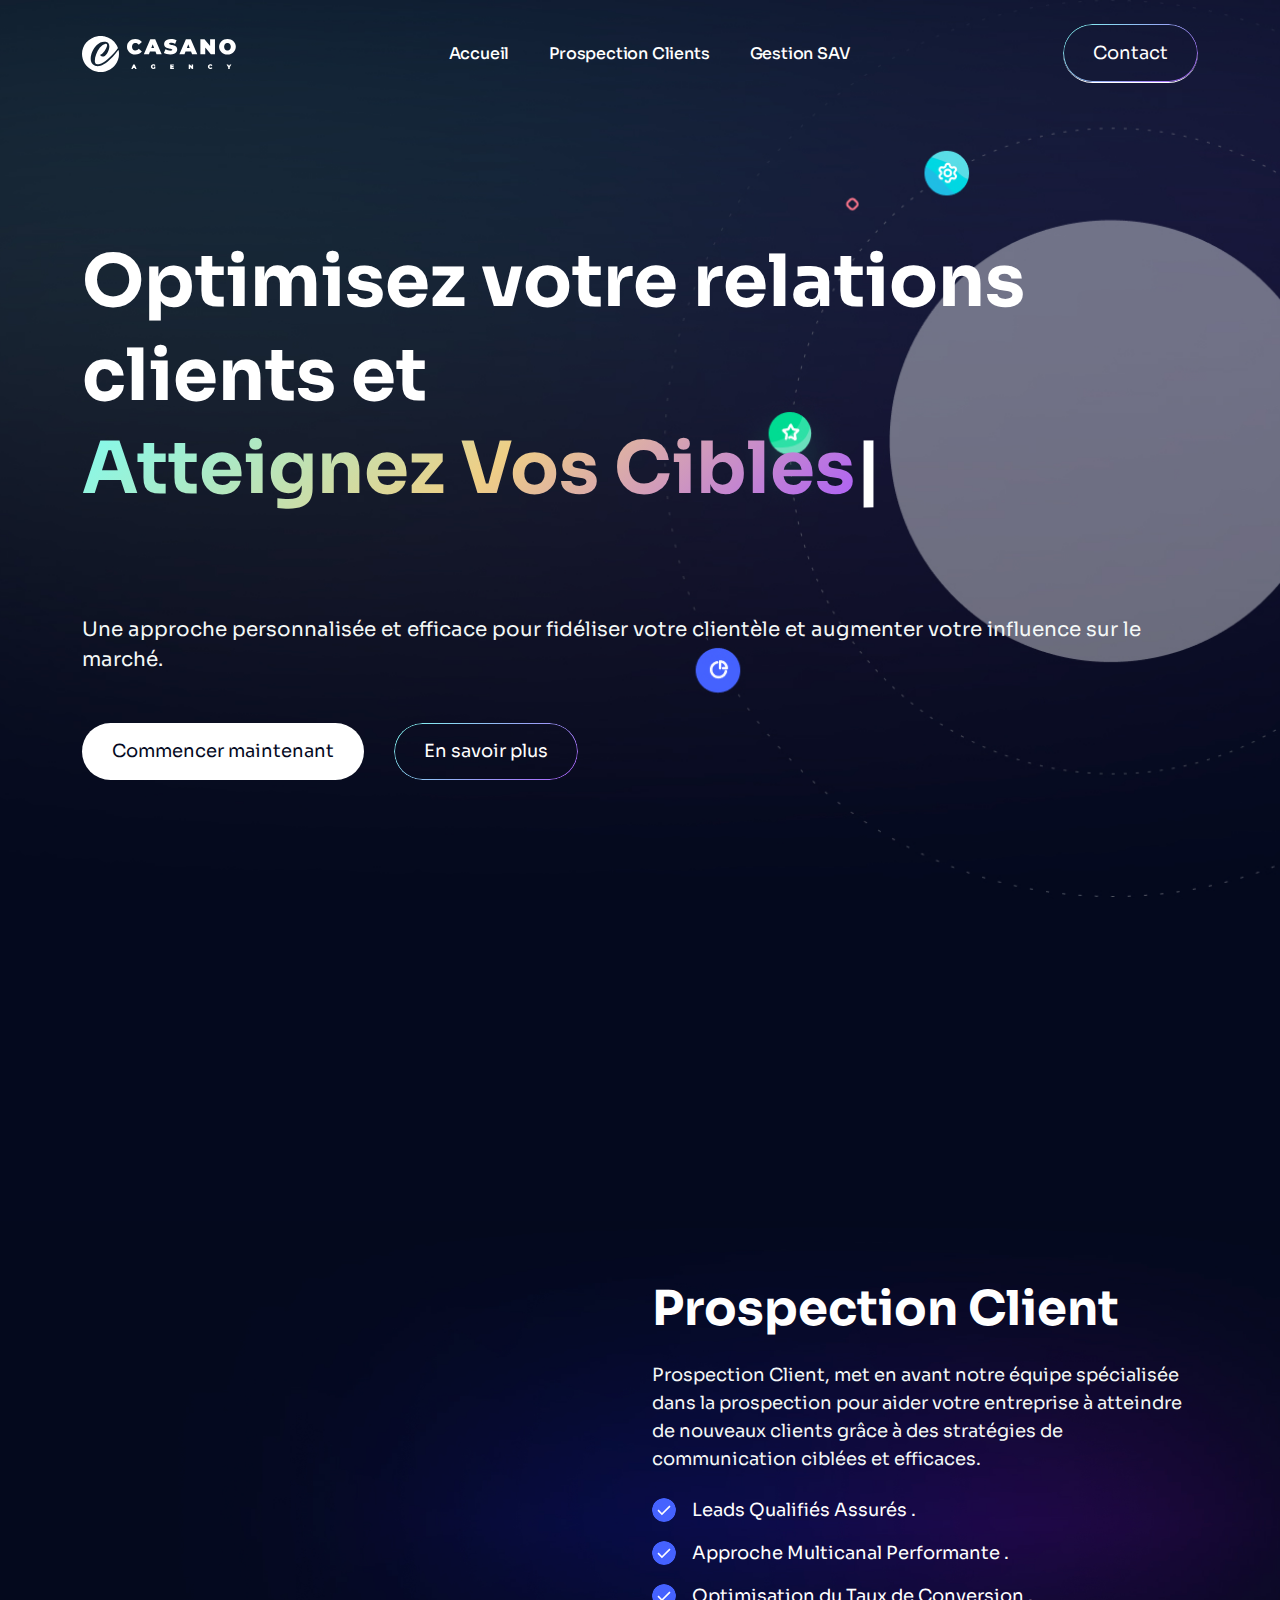
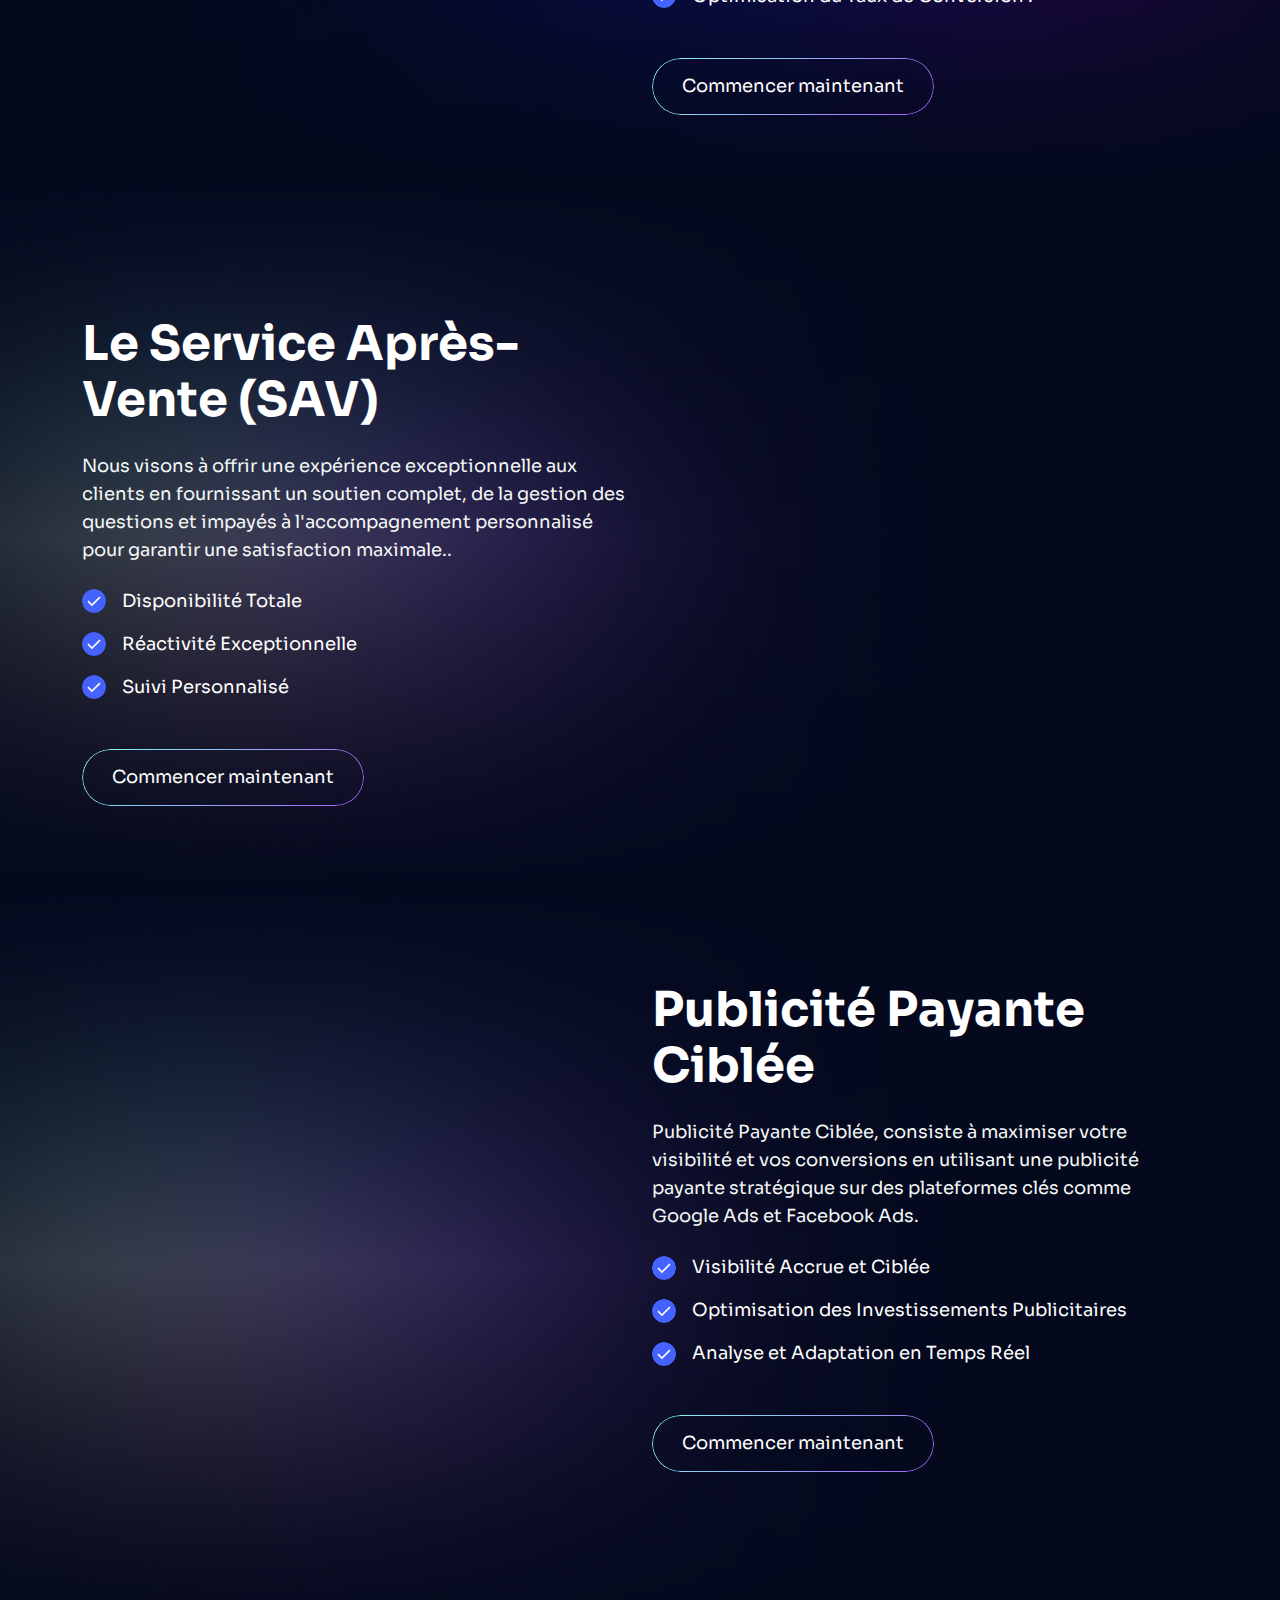
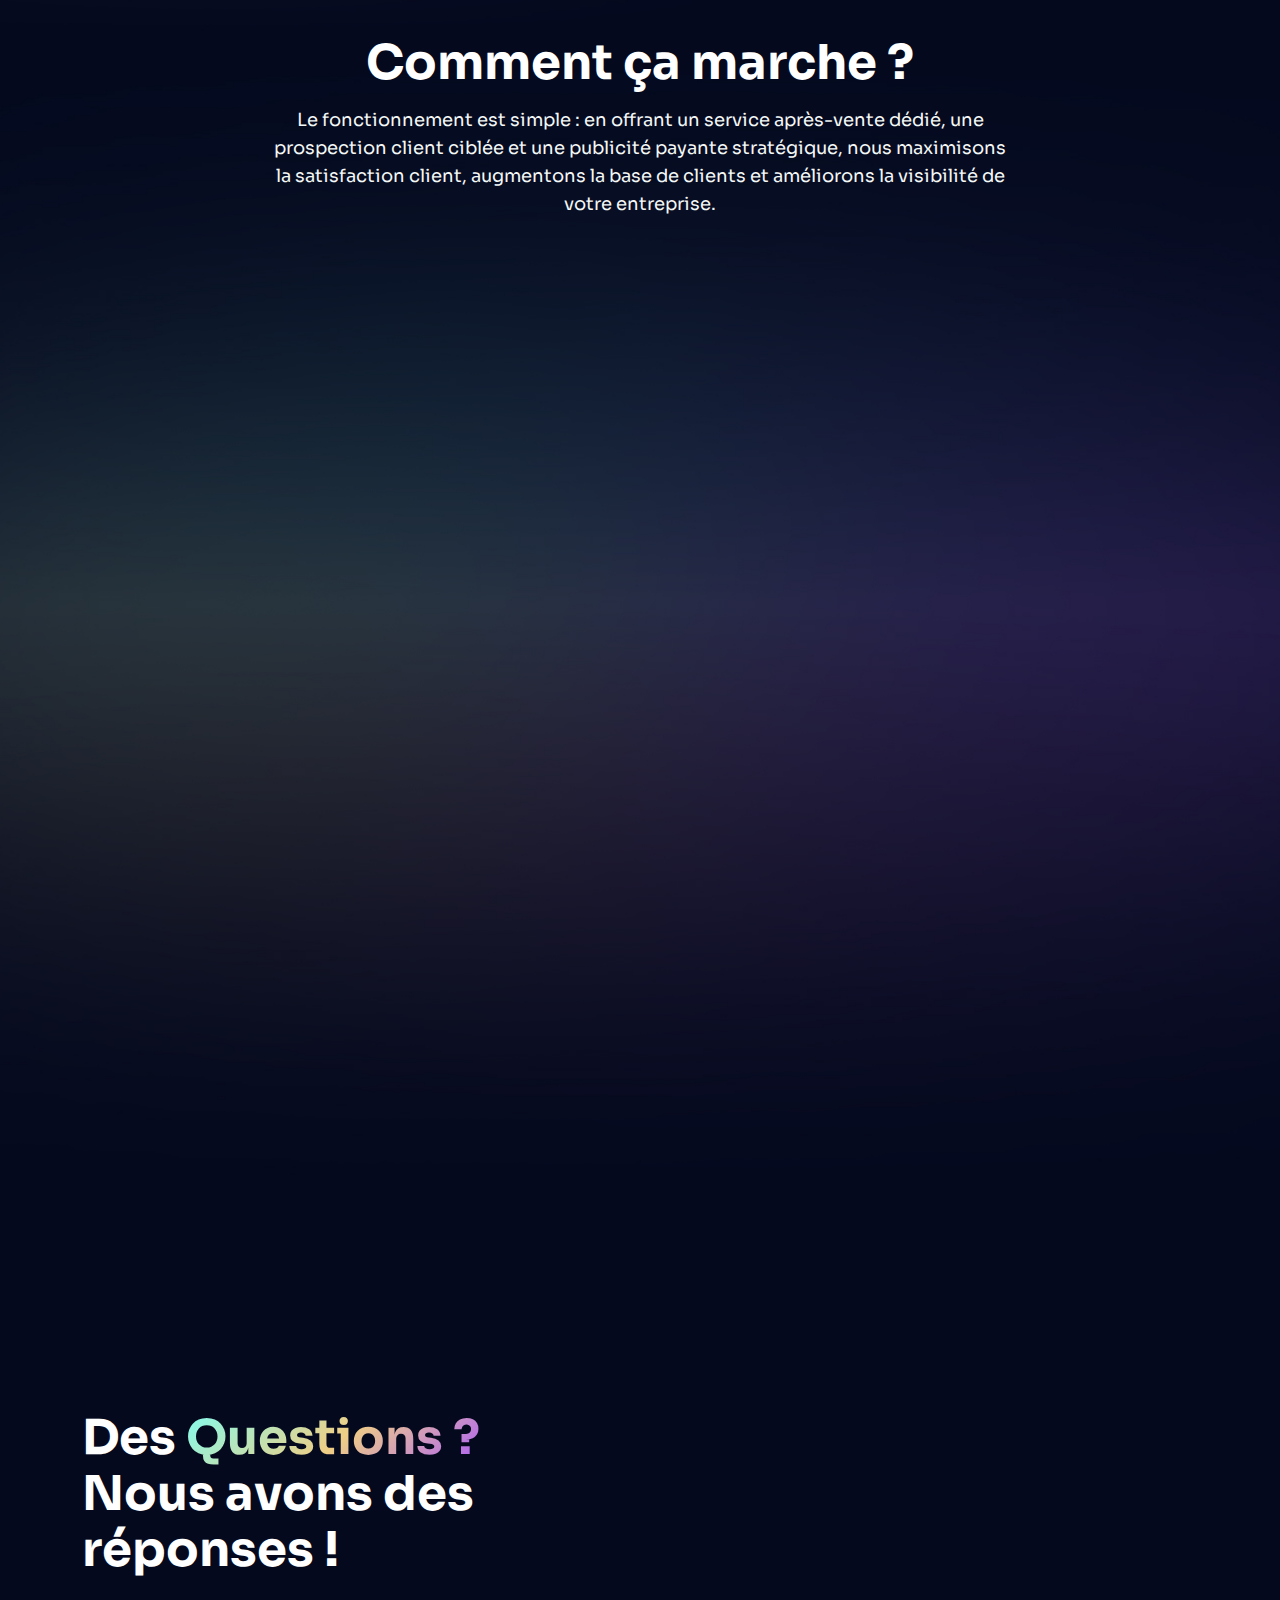
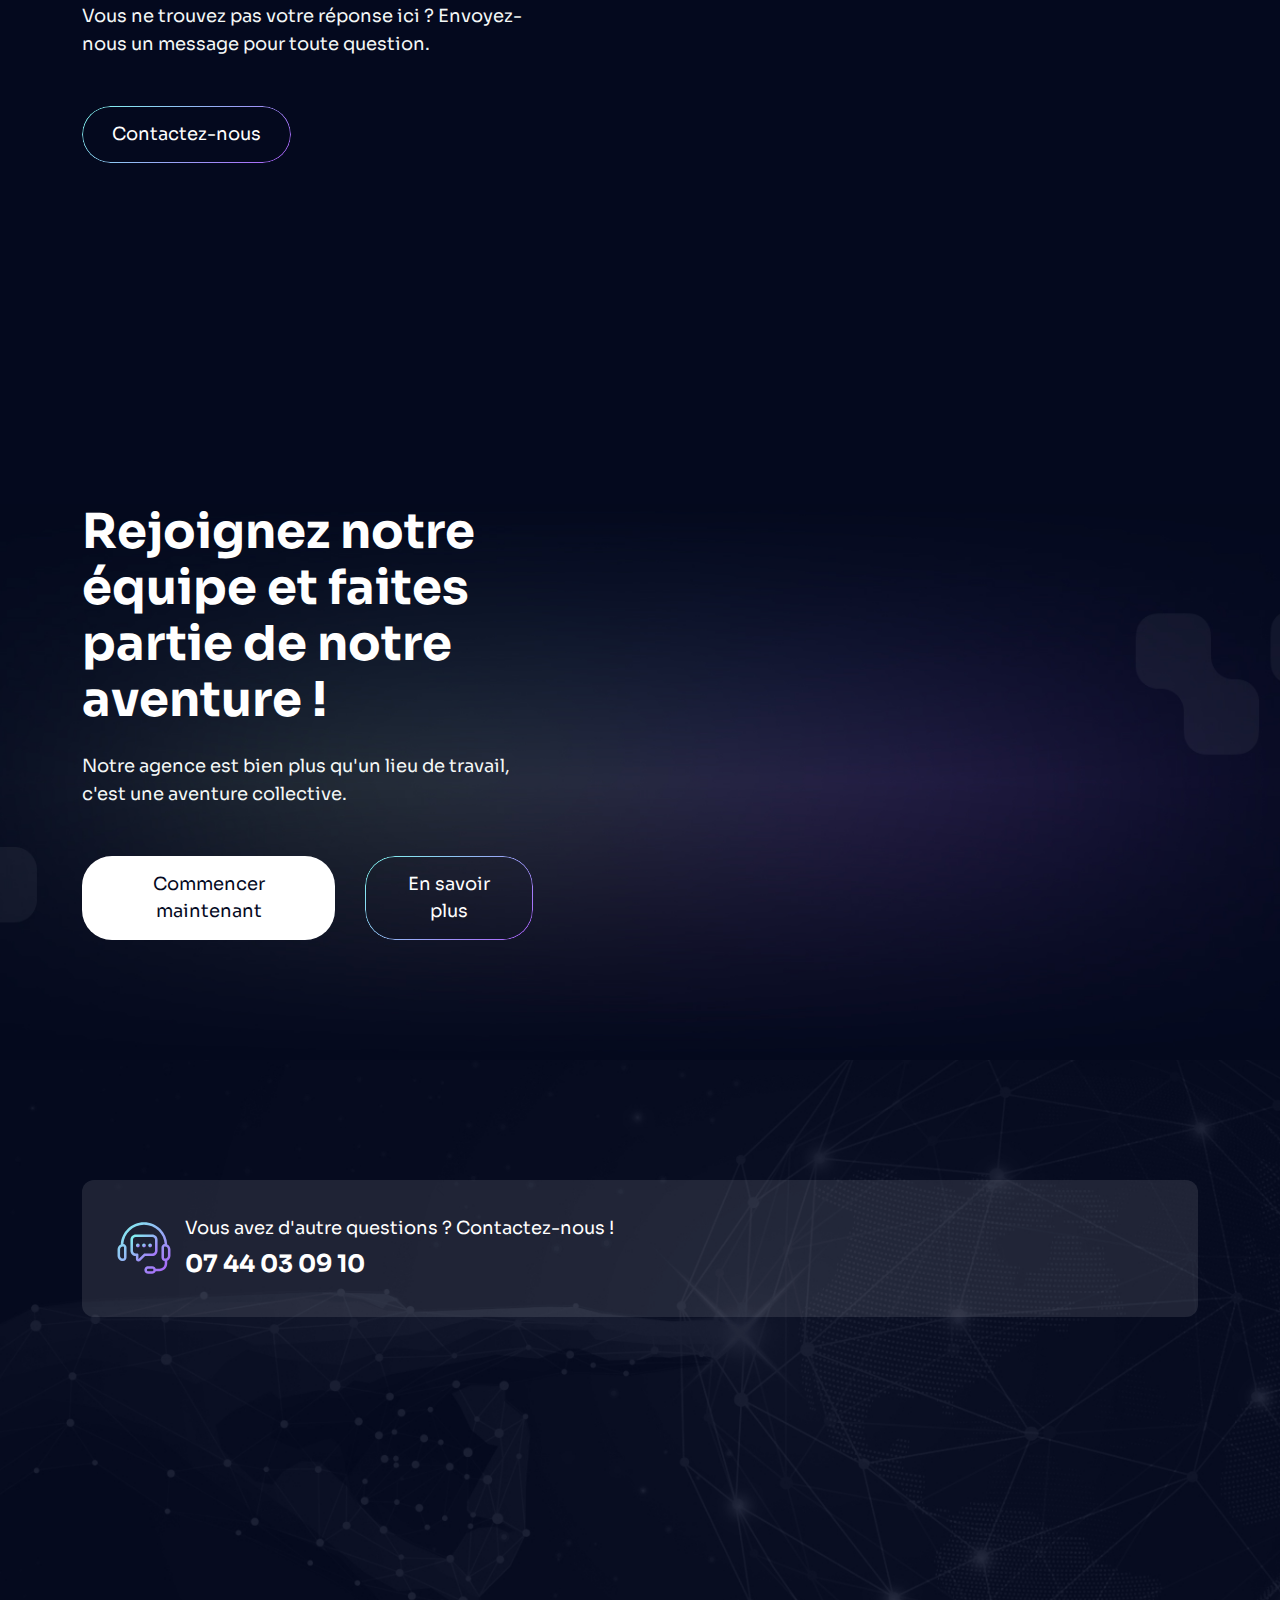
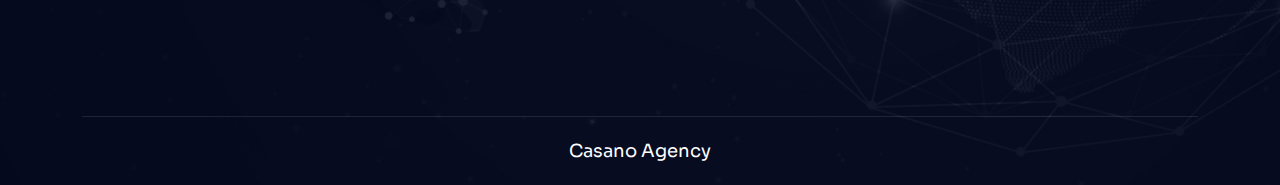
==== commit 0db1e196: "update site" ====
--- a/docs/index.html
+++ b/docs/index.html
@@ -4,6 +4,7 @@
     <meta charset="utf-8" />
     <meta name="viewport" content="width=device-width, initial-scale=1" />
     <title>Accueil - Casano Agency</title>
+    <link rel="icon" href="assets/img/logo/favicon.ico" type="image/ico">
     <link rel="stylesheet" href="assets/css/aos.css" />
     <link rel="stylesheet" href="assets/css/fontawesome-all.min.css" />
     <link rel="stylesheet" href="assets/css/bootstrap.min.css" />
@@ -17,14 +18,14 @@
       <div class="container">
         <nav class="navbar navbar-expand-xl justify-content-between">
           <a href="index.html">
-            <img src="assets/img/logo/logo-m.svg" alt="" />
+            <img src="assets/img/logo/logo2.svg" alt="" />
           </a>
           <div class="collapse navbar-collapse" id="navbarNav">
             <ul class="navbar-nav mx-auto">
               <li class="d-block d-xl-none">
                 <div class="logo">
                   <a href="index.html"
-                    ><img src="assets/img/logo/logo-m.svg" alt=""
+                    ><img src="assets/img/logo/logo2.svg" alt=""
                   /></a>
                 </div>
               </li>
@@ -33,19 +34,20 @@
               </li>
 
               <li class="nav-item">
-                <a class="nav-link" href="sav.html">SAV</a>
-              </li>
-              <li class="nav-item">
                 <a class="nav-link" href="prospection.html"
                   >Prospection Clients</a
                 >
+              </li>
+
+              <li class="nav-item">
+                <a class="nav-link" href="sav.html">Gestion SAV</a>
               </li>
             </ul>
             <div class="d-flex align-items-center gap-4 mt-4">
               <div
                 class="align-items-center aai-signup-in-links d-flex d-lg-none"
               >
-                <a href="blog.html">Blog</a>
+                <!-- <a href="blog.html">Blog</a> -->
                 <a href="contact.html" class="aai-gradient-outline-btn"
                   >Contact
                 </a>
@@ -56,7 +58,7 @@
             <div
               class="align-items-center aai-signup-in-links d-none d-lg-flex"
             >
-              <a href="blog.html">Blog</a>
+              <!-- <a href="blog.html">Blog</a> -->
               <a href="contact.html" class="aai-gradient-outline-btn"
                 >Contact
               </a>
@@ -141,16 +143,16 @@
               <div class="col-lg-4">
                 <div class="writing-step">
                   <img
-                    src="assets/img/icons/Home.svg"
+                    src="assets/img/icons/Add-User.svg"
                     class="writing-step-icon"
                     alt=""
                   />
-                  <h3 class="writing-step-title">Service Après-Vente (SAV)</h3>
-                  <p class="writing-step-desc">
-                    Offrez une expérience exceptionnelle à vos clients grâce à
-                    notre équipe dédiée de professionnels du Service
-                    Après-Vente.
-                  </p>
+                  <h3 class="writing-step-title">Prospection Client</h3>
+                  <!-- <p class="writing-step-desc">
+                    Avec notre équipe experte en prospection, nous mettons en
+                    place des stratégies efficaces pour générer des leads
+                    qualifiés.
+                  </p> -->
                   <div class="writing-step-arrow d-none d-lg-grid">
                     <svg
                       width="13"
@@ -172,18 +174,16 @@
               <div class="col-lg-4">
                 <div class="writing-step">
                   <img
-                    src="assets/img/icons/Add-User.svg"
+                    src="assets/img/icons/Home.svg"
                     class="writing-step-icon"
                     alt=""
                   />
-                  <h3 class="writing-step-title">
-                    Prospection Client Expertise
-                  </h3>
-                  <p class="writing-step-desc">
-                    Avec notre équipe experte en prospection, nous mettons en
-                    place des stratégies efficaces pour générer des leads
-                    qualifiés.
-                  </p>
+                  <h3 class="writing-step-title">Service Après-Vente</h3>
+                  <!-- <p class="writing-step-desc">
+                    Offrez une expérience exceptionnelle à vos clients grâce à
+                    notre équipe dédiée de professionnels du Service
+                    Après-Vente.
+                  </p> -->
                   <div class="writing-step-arrow d-none d-lg-grid">
                     <svg
                       width="13"
@@ -202,6 +202,7 @@
                   </div>
                 </div>
               </div>
+
               <div class="col-lg-4">
                 <div class="writing-step border-0 pe-0">
                   <img
@@ -210,12 +211,12 @@
                     alt=""
                   />
                   <h3 class="writing-step-title">Publicité Payante Ciblée</h3>
-                  <p class="writing-step-desc">
+                  <!-- <p class="writing-step-desc">
                     Notre équipe spécialisée en publicité payante, avec une
                     maîtrise des plateformes telles que Google Ads et Facebook
                     Ads, assure une exposition stratégique pour votre
                     entreprise.
-                  </p>
+                  </p> -->
                 </div>
               </div>
             </div>
@@ -226,6 +227,133 @@
 
       <!-- Service Start -->
       <section class="aai-services" id="service">
+        <div
+          class="pt-60 pb-60"
+          style="
+            background: url('assets/img/bg/service-2.jpeg') no-repeat center
+              center/cover;
+          "
+        >
+          <div class="container">
+            <div class="row align-items-center">
+              <div
+                class="col-xl-6 col-lg order-2 order-lg-1 mt-5 mt-lg-0"
+                data-aos="fade-right"
+              >
+                <div>
+                  <img
+                    src="assets/img/services/service-2.svg"
+                    class="img-fluid"
+                    alt=""
+                  />
+                </div>
+              </div>
+              <div class="col-xl-6 col-lg order-1 order-lg-2">
+                <div>
+                  <h2 class="section-title mb-4">Prospection Client</h2>
+                  <p class="section-desc">
+                    Prospection Client, met en avant notre équipe spécialisée
+                    dans la prospection pour aider votre entreprise à atteindre
+                    de nouveaux clients grâce à des stratégies de communication
+                    ciblées et efficaces.
+                  </p>
+                  <ul class="aai-list-items mt-4">
+                    <li class="aai-list-item d-flex align-items-center">
+                      <svg
+                        class="flex-shrink-0"
+                        width="24"
+                        height="24"
+                        viewBox="0 0 24 24"
+                        fill="none"
+                        xmlns="http://www.w3.org/2000/svg"
+                      >
+                        <g clip-path="url(#clip0_82_4624)">
+                          <circle cx="12" cy="12" r="12" fill="#4562FF" />
+                          <path
+                            fill-rule="evenodd"
+                            clip-rule="evenodd"
+                            d="M5.50114 12.7402C5.8868 12.3595 6.27246 11.9788 6.64135 11.6147C7.74803 12.7071 8.83793 13.783 9.94461 14.8754C12.4262 12.4257 14.9079 9.97607 17.3727 7.54297C17.7584 7.92366 18.1441 8.30435 18.5129 8.66849C15.6457 11.4988 12.7951 14.3126 9.92784 17.143C8.45227 15.6864 6.95994 14.2133 5.48438 12.7568L5.50114 12.7402Z"
+                            fill="white"
+                          />
+                        </g>
+                        <defs>
+                          <clipPath id="clip0_82_4624">
+                            <rect width="24" height="24" rx="12" fill="white" />
+                          </clipPath>
+                        </defs>
+                      </svg>
+                      <span class="aai-list-item-text"
+                        >Leads Qualifiés Assurés .</span
+                      >
+                    </li>
+                    <li class="aai-list-item d-flex align-items-center">
+                      <svg
+                        class="flex-shrink-0"
+                        width="24"
+                        height="24"
+                        viewBox="0 0 24 24"
+                        fill="none"
+                        xmlns="http://www.w3.org/2000/svg"
+                      >
+                        <g clip-path="url(#clip0_82_4624)">
+                          <circle cx="12" cy="12" r="12" fill="#4562FF" />
+                          <path
+                            fill-rule="evenodd"
+                            clip-rule="evenodd"
+                            d="M5.50114 12.7402C5.8868 12.3595 6.27246 11.9788 6.64135 11.6147C7.74803 12.7071 8.83793 13.783 9.94461 14.8754C12.4262 12.4257 14.9079 9.97607 17.3727 7.54297C17.7584 7.92366 18.1441 8.30435 18.5129 8.66849C15.6457 11.4988 12.7951 14.3126 9.92784 17.143C8.45227 15.6864 6.95994 14.2133 5.48438 12.7568L5.50114 12.7402Z"
+                            fill="white"
+                          />
+                        </g>
+                        <defs>
+                          <clipPath id="clip0_82_4624">
+                            <rect width="24" height="24" rx="12" fill="white" />
+                          </clipPath>
+                        </defs>
+                      </svg>
+                      <span class="aai-list-item-text"
+                        >Approche Multicanal Performante .</span
+                      >
+                    </li>
+                    <li class="aai-list-item d-flex align-items-center">
+                      <svg
+                        class="flex-shrink-0"
+                        width="24"
+                        height="24"
+                        viewBox="0 0 24 24"
+                        fill="none"
+                        xmlns="http://www.w3.org/2000/svg"
+                      >
+                        <g clip-path="url(#clip0_82_4624)">
+                          <circle cx="12" cy="12" r="12" fill="#4562FF" />
+                          <path
+                            fill-rule="evenodd"
+                            clip-rule="evenodd"
+                            d="M5.50114 12.7402C5.8868 12.3595 6.27246 11.9788 6.64135 11.6147C7.74803 12.7071 8.83793 13.783 9.94461 14.8754C12.4262 12.4257 14.9079 9.97607 17.3727 7.54297C17.7584 7.92366 18.1441 8.30435 18.5129 8.66849C15.6457 11.4988 12.7951 14.3126 9.92784 17.143C8.45227 15.6864 6.95994 14.2133 5.48438 12.7568L5.50114 12.7402Z"
+                            fill="white"
+                          />
+                        </g>
+                        <defs>
+                          <clipPath id="clip0_82_4624">
+                            <rect width="24" height="24" rx="12" fill="white" />
+                          </clipPath>
+                        </defs>
+                      </svg>
+                      <span class="aai-list-item-text"
+                        >Optimisation du Taux de Conversion .</span
+                      >
+                    </li>
+                  </ul>
+                  <div class="mt-5">
+                    <a href="prospection.html" class="aai-gradient-outline-btn"
+                      >Commencer maintenant</a
+                    >
+                  </div>
+                </div>
+              </div>
+            </div>
+          </div>
+          
+        </div>
         <div
           style="
             background: url('assets/img/bg/service-1.jpeg') no-repeat center
@@ -235,22 +363,10 @@
         >
           <div class="container">
             <div class="row align-items-center">
-              <div
-                class="col-xl-6 col-lg order-2 order-lg-1 mt-5 mt-lg-0"
-                data-aos="fade-right"
-              >
-                <div>
-                  <img
-                    src="assets/img/services/service-1.svg"
-                    class="img-fluid"
-                    alt=""
-                  />
-                </div>
-              </div>
-              <div class="col-xl-6 col-lg order-1 order-lg-2">
+              <div class="col-xl-6 col-lg">
                 <div>
                   <h2 class="section-title mb-4">
-                    Le Service Après-Vente (SAV) Dédicacé
+                    Le Service Après-Vente (SAV)
                   </h2>
                   <p class="section-desc">
                     Nous visons à offrir une expérience exceptionnelle aux
@@ -348,126 +464,10 @@
                   </div>
                 </div>
               </div>
-            </div>
-          </div>
-        </div>
-        <div
-          class="pt-60 pb-60"
-          style="
-            background: url('assets/img/bg/service-2.jpeg') no-repeat center
-              center/cover;
-          "
-        >
-          <div class="container">
-            <div class="row align-items-center">
-              <div class="col-xl-6 col-lg">
-                <div>
-                  <h2 class="section-title mb-4">
-                    Prospection Client Expertise
-                  </h2>
-                  <p class="section-desc">
-                    Prospection Client Expertise, met en avant notre équipe
-                    spécialisée dans la prospection pour aider votre entreprise
-                    à atteindre de nouveaux clients grâce à des stratégies de
-                    communication ciblées et efficaces.
-                  </p>
-                  <ul class="aai-list-items mt-4">
-                    <li class="aai-list-item d-flex align-items-center">
-                      <svg
-                        class="flex-shrink-0"
-                        width="24"
-                        height="24"
-                        viewBox="0 0 24 24"
-                        fill="none"
-                        xmlns="http://www.w3.org/2000/svg"
-                      >
-                        <g clip-path="url(#clip0_82_4624)">
-                          <circle cx="12" cy="12" r="12" fill="#4562FF" />
-                          <path
-                            fill-rule="evenodd"
-                            clip-rule="evenodd"
-                            d="M5.50114 12.7402C5.8868 12.3595 6.27246 11.9788 6.64135 11.6147C7.74803 12.7071 8.83793 13.783 9.94461 14.8754C12.4262 12.4257 14.9079 9.97607 17.3727 7.54297C17.7584 7.92366 18.1441 8.30435 18.5129 8.66849C15.6457 11.4988 12.7951 14.3126 9.92784 17.143C8.45227 15.6864 6.95994 14.2133 5.48438 12.7568L5.50114 12.7402Z"
-                            fill="white"
-                          />
-                        </g>
-                        <defs>
-                          <clipPath id="clip0_82_4624">
-                            <rect width="24" height="24" rx="12" fill="white" />
-                          </clipPath>
-                        </defs>
-                      </svg>
-                      <span class="aai-list-item-text"
-                        >Leads Qualifiés Assurés .</span
-                      >
-                    </li>
-                    <li class="aai-list-item d-flex align-items-center">
-                      <svg
-                        class="flex-shrink-0"
-                        width="24"
-                        height="24"
-                        viewBox="0 0 24 24"
-                        fill="none"
-                        xmlns="http://www.w3.org/2000/svg"
-                      >
-                        <g clip-path="url(#clip0_82_4624)">
-                          <circle cx="12" cy="12" r="12" fill="#4562FF" />
-                          <path
-                            fill-rule="evenodd"
-                            clip-rule="evenodd"
-                            d="M5.50114 12.7402C5.8868 12.3595 6.27246 11.9788 6.64135 11.6147C7.74803 12.7071 8.83793 13.783 9.94461 14.8754C12.4262 12.4257 14.9079 9.97607 17.3727 7.54297C17.7584 7.92366 18.1441 8.30435 18.5129 8.66849C15.6457 11.4988 12.7951 14.3126 9.92784 17.143C8.45227 15.6864 6.95994 14.2133 5.48438 12.7568L5.50114 12.7402Z"
-                            fill="white"
-                          />
-                        </g>
-                        <defs>
-                          <clipPath id="clip0_82_4624">
-                            <rect width="24" height="24" rx="12" fill="white" />
-                          </clipPath>
-                        </defs>
-                      </svg>
-                      <span class="aai-list-item-text"
-                        >Approche Multicanal Performante .</span
-                      >
-                    </li>
-                    <li class="aai-list-item d-flex align-items-center">
-                      <svg
-                        class="flex-shrink-0"
-                        width="24"
-                        height="24"
-                        viewBox="0 0 24 24"
-                        fill="none"
-                        xmlns="http://www.w3.org/2000/svg"
-                      >
-                        <g clip-path="url(#clip0_82_4624)">
-                          <circle cx="12" cy="12" r="12" fill="#4562FF" />
-                          <path
-                            fill-rule="evenodd"
-                            clip-rule="evenodd"
-                            d="M5.50114 12.7402C5.8868 12.3595 6.27246 11.9788 6.64135 11.6147C7.74803 12.7071 8.83793 13.783 9.94461 14.8754C12.4262 12.4257 14.9079 9.97607 17.3727 7.54297C17.7584 7.92366 18.1441 8.30435 18.5129 8.66849C15.6457 11.4988 12.7951 14.3126 9.92784 17.143C8.45227 15.6864 6.95994 14.2133 5.48438 12.7568L5.50114 12.7402Z"
-                            fill="white"
-                          />
-                        </g>
-                        <defs>
-                          <clipPath id="clip0_82_4624">
-                            <rect width="24" height="24" rx="12" fill="white" />
-                          </clipPath>
-                        </defs>
-                      </svg>
-                      <span class="aai-list-item-text"
-                        >Optimisation du Taux de Conversion .</span
-                      >
-                    </li>
-                  </ul>
-                  <div class="mt-5">
-                    <a href="prospection.html" class="aai-gradient-outline-btn"
-                      >Commencer maintenant</a
-                    >
-                  </div>
-                </div>
-              </div>
               <div class="col-xl-6 col-lg mt-5 mt-lg-0" data-aos="fade-left">
                 <div>
                   <img
-                    src="assets/img/services/service-2.svg"
+                    src="assets/img/services/service-1.svg"
                     class="img-fluid"
                     alt=""
                   />
@@ -476,6 +476,7 @@
             </div>
           </div>
         </div>
+
         <div
           class="pt-60 pb-120"
           style="
@@ -920,1130 +921,9 @@
               </div>
             </div>
           </div>
-          <!-- <div class="text-center mt-5" data-aos="fade-up" data-aos-delay="110">
-            <a href="services-details.html" class="aai-btn btn-pill-solid">
-              En savoir plus</a
-            >
-          </div> -->
         </div>
       </section>
       <!-- How it works End-->
-
-      <!-- Testimonials Start-->
-      <!-- <section
-        class="aai-testimonials py-120"
-        style="
-          background: url('assets/img/bg/testimonial-bg.jpeg') no-repeat center
-            center/cover;
-        "
-      >
-        <div class="row justify-content-center">
-          <div class="col-xl-8">
-            <div class="aai-section-title mb-3 text-center mb-5">
-              <h2 class="section-title">
-                Explorez ce que l'on dit à notre sujet.
-              </h2>
-            </div>
-          </div>
-        </div>
-        <div class="swiper testimoniaslSlider mb-4">
-          <div class="swiper-wrapper">
-            <div class="swiper-slide">
-              <div class="aai-testimonial-item">
-                <div class="aai-testimonial-item-top">
-                  <div
-                    class="d-flex align-items-center justify-content-between"
-                  >
-                    <div class="aai-testimonial-quoate">
-                      <svg
-                        width="15"
-                        height="11"
-                        viewBox="0 0 15 11"
-                        fill="none"
-                        xmlns="http://www.w3.org/2000/svg"
-                      >
-                        <path
-                          fill-rule="evenodd"
-                          clip-rule="evenodd"
-                          d="M9.13566 10.6719C8.42933 9.30632 8.07617 7.82304 8.07617 6.22204C8.07617 4.5975 8.50585 3.25548 9.36521 2.196C10.2246 1.13652 11.5607 0.606773 13.3736 0.606773V2.83169C12.7379 2.83169 12.2729 2.97296 11.9786 3.25548C11.6843 3.53801 11.5372 4.07953 11.5372 4.88003V5.23319H14.1152V10.6719H9.13566ZM1.82511 10.6719C1.11878 9.30632 0.76562 7.82304 0.76562 6.22204C0.76562 4.5975 1.1953 3.25548 2.05466 2.196C2.91402 1.13652 4.25015 0.606773 6.06304 0.606773V2.83169C5.42735 2.83169 4.96236 2.97296 4.66805 3.25548C4.37376 3.53801 4.2266 4.07953 4.2266 4.88003V5.23319H6.80468L6.80468 10.6719H1.82511Z"
-                          fill="#747681"
-                        />
-                      </svg>
-                    </div>
-                    <div class="aai-awards-stars">
-                      <i class="fa-solid fa-star"></i>
-                      <i class="fa-solid fa-star"></i>
-                      <i class="fa-solid fa-star"></i>
-                      <i class="fa-solid fa-star"></i>
-                      <i class="fa-solid fa-star"></i>
-                    </div>
-                  </div>
-                  <p class="aai-testimonial-desc">
-                    They not only understand what I say but read between the
-                    lines and also give me ideas of my own.
-                  </p>
-                </div>
-                <div
-                  class="aai-testimonial-item-bottom d-flex align-items-center"
-                >
-                  <div>
-                    <img
-                      src="assets/img/avatar/av-5.png"
-                      class="aai-testimonial-author-img"
-                      alt=""
-                    />
-                  </div>
-                  <div>
-                    <h4 class="aai-testimonial-author-name">Kristin Watson</h4>
-                    <span class="aai-testimonial-author-title">
-                      Medical Assistant</span
-                    >
-                  </div>
-                </div>
-              </div>
-            </div>
-            <div class="swiper-slide">
-              <div class="aai-testimonial-item">
-                <div class="aai-testimonial-item-top">
-                  <div
-                    class="d-flex align-items-center justify-content-between"
-                  >
-                    <div class="aai-testimonial-quoate">
-                      <svg
-                        width="15"
-                        height="11"
-                        viewBox="0 0 15 11"
-                        fill="none"
-                        xmlns="http://www.w3.org/2000/svg"
-                      >
-                        <path
-                          fill-rule="evenodd"
-                          clip-rule="evenodd"
-                          d="M9.13566 10.6719C8.42933 9.30632 8.07617 7.82304 8.07617 6.22204C8.07617 4.5975 8.50585 3.25548 9.36521 2.196C10.2246 1.13652 11.5607 0.606773 13.3736 0.606773V2.83169C12.7379 2.83169 12.2729 2.97296 11.9786 3.25548C11.6843 3.53801 11.5372 4.07953 11.5372 4.88003V5.23319H14.1152V10.6719H9.13566ZM1.82511 10.6719C1.11878 9.30632 0.76562 7.82304 0.76562 6.22204C0.76562 4.5975 1.1953 3.25548 2.05466 2.196C2.91402 1.13652 4.25015 0.606773 6.06304 0.606773V2.83169C5.42735 2.83169 4.96236 2.97296 4.66805 3.25548C4.37376 3.53801 4.2266 4.07953 4.2266 4.88003V5.23319H6.80468L6.80468 10.6719H1.82511Z"
-                          fill="#747681"
-                        />
-                      </svg>
-                    </div>
-                    <div class="aai-awards-stars">
-                      <i class="fa-solid fa-star"></i>
-                      <i class="fa-solid fa-star"></i>
-                      <i class="fa-solid fa-star"></i>
-                      <i class="fa-solid fa-star"></i>
-                      <i class="fa-solid fa-star"></i>
-                    </div>
-                  </div>
-                  <p class="aai-testimonial-desc">
-                    They not only understand what I say but read between the
-                    lines and also give me ideas of my own.
-                  </p>
-                </div>
-                <div
-                  class="aai-testimonial-item-bottom d-flex align-items-center"
-                >
-                  <div>
-                    <img
-                      src="assets/img/avatar/av-6.png"
-                      class="aai-testimonial-author-img"
-                      alt=""
-                    />
-                  </div>
-                  <div>
-                    <h4 class="aai-testimonial-author-name">
-                      Brooklyn Simmons
-                    </h4>
-                    <span class="aai-testimonial-author-title">
-                      President of Sales</span
-                    >
-                  </div>
-                </div>
-              </div>
-            </div>
-            <div class="swiper-slide">
-              <div class="aai-testimonial-item">
-                <div class="aai-testimonial-item-top">
-                  <div
-                    class="d-flex align-items-center justify-content-between"
-                  >
-                    <div class="aai-testimonial-quoate">
-                      <svg
-                        width="15"
-                        height="11"
-                        viewBox="0 0 15 11"
-                        fill="none"
-                        xmlns="http://www.w3.org/2000/svg"
-                      >
-                        <path
-                          fill-rule="evenodd"
-                          clip-rule="evenodd"
-                          d="M9.13566 10.6719C8.42933 9.30632 8.07617 7.82304 8.07617 6.22204C8.07617 4.5975 8.50585 3.25548 9.36521 2.196C10.2246 1.13652 11.5607 0.606773 13.3736 0.606773V2.83169C12.7379 2.83169 12.2729 2.97296 11.9786 3.25548C11.6843 3.53801 11.5372 4.07953 11.5372 4.88003V5.23319H14.1152V10.6719H9.13566ZM1.82511 10.6719C1.11878 9.30632 0.76562 7.82304 0.76562 6.22204C0.76562 4.5975 1.1953 3.25548 2.05466 2.196C2.91402 1.13652 4.25015 0.606773 6.06304 0.606773V2.83169C5.42735 2.83169 4.96236 2.97296 4.66805 3.25548C4.37376 3.53801 4.2266 4.07953 4.2266 4.88003V5.23319H6.80468L6.80468 10.6719H1.82511Z"
-                          fill="#747681"
-                        />
-                      </svg>
-                    </div>
-                    <div class="aai-awards-stars">
-                      <i class="fa-solid fa-star"></i>
-                      <i class="fa-solid fa-star"></i>
-                      <i class="fa-solid fa-star"></i>
-                      <i class="fa-solid fa-star"></i>
-                      <i class="fa-solid fa-star"></i>
-                    </div>
-                  </div>
-                  <p class="aai-testimonial-desc">
-                    They not only understand what I say but read between the
-                    lines and also give me ideas of my own.
-                  </p>
-                </div>
-                <div
-                  class="aai-testimonial-item-bottom d-flex align-items-center"
-                >
-                  <div>
-                    <img
-                      src="assets/img/avatar/av-7.png"
-                      class="aai-testimonial-author-img"
-                      alt=""
-                    />
-                  </div>
-                  <div>
-                    <h4 class="aai-testimonial-author-name">Annette Black</h4>
-                    <span class="aai-testimonial-author-title">
-                      Nursing Assistant
-                    </span>
-                  </div>
-                </div>
-              </div>
-            </div>
-            <div class="swiper-slide">
-              <div class="aai-testimonial-item">
-                <div class="aai-testimonial-item-top">
-                  <div
-                    class="d-flex align-items-center justify-content-between"
-                  >
-                    <div class="aai-testimonial-quoate">
-                      <svg
-                        width="15"
-                        height="11"
-                        viewBox="0 0 15 11"
-                        fill="none"
-                        xmlns="http://www.w3.org/2000/svg"
-                      >
-                        <path
-                          fill-rule="evenodd"
-                          clip-rule="evenodd"
-                          d="M9.13566 10.6719C8.42933 9.30632 8.07617 7.82304 8.07617 6.22204C8.07617 4.5975 8.50585 3.25548 9.36521 2.196C10.2246 1.13652 11.5607 0.606773 13.3736 0.606773V2.83169C12.7379 2.83169 12.2729 2.97296 11.9786 3.25548C11.6843 3.53801 11.5372 4.07953 11.5372 4.88003V5.23319H14.1152V10.6719H9.13566ZM1.82511 10.6719C1.11878 9.30632 0.76562 7.82304 0.76562 6.22204C0.76562 4.5975 1.1953 3.25548 2.05466 2.196C2.91402 1.13652 4.25015 0.606773 6.06304 0.606773V2.83169C5.42735 2.83169 4.96236 2.97296 4.66805 3.25548C4.37376 3.53801 4.2266 4.07953 4.2266 4.88003V5.23319H6.80468L6.80468 10.6719H1.82511Z"
-                          fill="#747681"
-                        />
-                      </svg>
-                    </div>
-                    <div class="aai-awards-stars">
-                      <i class="fa-solid fa-star"></i>
-                      <i class="fa-solid fa-star"></i>
-                      <i class="fa-solid fa-star"></i>
-                      <i class="fa-solid fa-star"></i>
-                      <i class="fa-solid fa-star"></i>
-                    </div>
-                  </div>
-                  <p class="aai-testimonial-desc">
-                    They not only understand what I say but read between the
-                    lines and also give me ideas of my own.
-                  </p>
-                </div>
-                <div
-                  class="aai-testimonial-item-bottom d-flex align-items-center"
-                >
-                  <div>
-                    <img
-                      src="assets/img/avatar/av-8.png"
-                      class="aai-testimonial-author-img"
-                      alt=""
-                    />
-                  </div>
-                  <div>
-                    <h4 class="aai-testimonial-author-name">Floyd Miles</h4>
-                    <span class="aai-testimonial-author-title">
-                      Dog Trainer</span
-                    >
-                  </div>
-                </div>
-              </div>
-            </div>
-            <div class="swiper-slide">
-              <div class="aai-testimonial-item">
-                <div class="aai-testimonial-item-top">
-                  <div
-                    class="d-flex align-items-center justify-content-between"
-                  >
-                    <div class="aai-testimonial-quoate">
-                      <svg
-                        width="15"
-                        height="11"
-                        viewBox="0 0 15 11"
-                        fill="none"
-                        xmlns="http://www.w3.org/2000/svg"
-                      >
-                        <path
-                          fill-rule="evenodd"
-                          clip-rule="evenodd"
-                          d="M9.13566 10.6719C8.42933 9.30632 8.07617 7.82304 8.07617 6.22204C8.07617 4.5975 8.50585 3.25548 9.36521 2.196C10.2246 1.13652 11.5607 0.606773 13.3736 0.606773V2.83169C12.7379 2.83169 12.2729 2.97296 11.9786 3.25548C11.6843 3.53801 11.5372 4.07953 11.5372 4.88003V5.23319H14.1152V10.6719H9.13566ZM1.82511 10.6719C1.11878 9.30632 0.76562 7.82304 0.76562 6.22204C0.76562 4.5975 1.1953 3.25548 2.05466 2.196C2.91402 1.13652 4.25015 0.606773 6.06304 0.606773V2.83169C5.42735 2.83169 4.96236 2.97296 4.66805 3.25548C4.37376 3.53801 4.2266 4.07953 4.2266 4.88003V5.23319H6.80468L6.80468 10.6719H1.82511Z"
-                          fill="#747681"
-                        />
-                      </svg>
-                    </div>
-                    <div class="aai-awards-stars">
-                      <i class="fa-solid fa-star"></i>
-                      <i class="fa-solid fa-star"></i>
-                      <i class="fa-solid fa-star"></i>
-                      <i class="fa-solid fa-star"></i>
-                      <i class="fa-solid fa-star"></i>
-                    </div>
-                  </div>
-                  <p class="aai-testimonial-desc">
-                    They not only understand what I say but read between the
-                    lines and also give me ideas of my own.
-                  </p>
-                </div>
-                <div
-                  class="aai-testimonial-item-bottom d-flex align-items-center"
-                >
-                  <div>
-                    <img
-                      src="assets/img/avatar/av-5.png"
-                      class="aai-testimonial-author-img"
-                      alt=""
-                    />
-                  </div>
-                  <div>
-                    <h4 class="aai-testimonial-author-name">Esther Howard</h4>
-                    <span class="aai-testimonial-author-title"
-                      >Nursing Assistant</span
-                    >
-                  </div>
-                </div>
-              </div>
-            </div>
-            <div class="swiper-slide">
-              <div class="aai-testimonial-item">
-                <div class="aai-testimonial-item-top">
-                  <div
-                    class="d-flex align-items-center justify-content-between"
-                  >
-                    <div class="aai-testimonial-quoate">
-                      <svg
-                        width="15"
-                        height="11"
-                        viewBox="0 0 15 11"
-                        fill="none"
-                        xmlns="http://www.w3.org/2000/svg"
-                      >
-                        <path
-                          fill-rule="evenodd"
-                          clip-rule="evenodd"
-                          d="M9.13566 10.6719C8.42933 9.30632 8.07617 7.82304 8.07617 6.22204C8.07617 4.5975 8.50585 3.25548 9.36521 2.196C10.2246 1.13652 11.5607 0.606773 13.3736 0.606773V2.83169C12.7379 2.83169 12.2729 2.97296 11.9786 3.25548C11.6843 3.53801 11.5372 4.07953 11.5372 4.88003V5.23319H14.1152V10.6719H9.13566ZM1.82511 10.6719C1.11878 9.30632 0.76562 7.82304 0.76562 6.22204C0.76562 4.5975 1.1953 3.25548 2.05466 2.196C2.91402 1.13652 4.25015 0.606773 6.06304 0.606773V2.83169C5.42735 2.83169 4.96236 2.97296 4.66805 3.25548C4.37376 3.53801 4.2266 4.07953 4.2266 4.88003V5.23319H6.80468L6.80468 10.6719H1.82511Z"
-                          fill="#747681"
-                        />
-                      </svg>
-                    </div>
-                    <div class="aai-awards-stars">
-                      <i class="fa-solid fa-star"></i>
-                      <i class="fa-solid fa-star"></i>
-                      <i class="fa-solid fa-star"></i>
-                      <i class="fa-solid fa-star"></i>
-                      <i class="fa-solid fa-star"></i>
-                    </div>
-                  </div>
-                  <p class="aai-testimonial-desc">
-                    They not only understand what I say but read between the
-                    lines and also give me ideas of my own.
-                  </p>
-                </div>
-                <div
-                  class="aai-testimonial-item-bottom d-flex align-items-center"
-                >
-                  <div>
-                    <img
-                      src="assets/img/avatar/av-5.png"
-                      class="aai-testimonial-author-img"
-                      alt=""
-                    />
-                  </div>
-                  <div>
-                    <h4 class="aai-testimonial-author-name">Kristin Watson</h4>
-                    <span class="aai-testimonial-author-title">
-                      Medical Assistant</span
-                    >
-                  </div>
-                </div>
-              </div>
-            </div>
-            <div class="swiper-slide">
-              <div class="aai-testimonial-item">
-                <div class="aai-testimonial-item-top">
-                  <div
-                    class="d-flex align-items-center justify-content-between"
-                  >
-                    <div class="aai-testimonial-quoate">
-                      <svg
-                        width="15"
-                        height="11"
-                        viewBox="0 0 15 11"
-                        fill="none"
-                        xmlns="http://www.w3.org/2000/svg"
-                      >
-                        <path
-                          fill-rule="evenodd"
-                          clip-rule="evenodd"
-                          d="M9.13566 10.6719C8.42933 9.30632 8.07617 7.82304 8.07617 6.22204C8.07617 4.5975 8.50585 3.25548 9.36521 2.196C10.2246 1.13652 11.5607 0.606773 13.3736 0.606773V2.83169C12.7379 2.83169 12.2729 2.97296 11.9786 3.25548C11.6843 3.53801 11.5372 4.07953 11.5372 4.88003V5.23319H14.1152V10.6719H9.13566ZM1.82511 10.6719C1.11878 9.30632 0.76562 7.82304 0.76562 6.22204C0.76562 4.5975 1.1953 3.25548 2.05466 2.196C2.91402 1.13652 4.25015 0.606773 6.06304 0.606773V2.83169C5.42735 2.83169 4.96236 2.97296 4.66805 3.25548C4.37376 3.53801 4.2266 4.07953 4.2266 4.88003V5.23319H6.80468L6.80468 10.6719H1.82511Z"
-                          fill="#747681"
-                        />
-                      </svg>
-                    </div>
-                    <div class="aai-awards-stars">
-                      <i class="fa-solid fa-star"></i>
-                      <i class="fa-solid fa-star"></i>
-                      <i class="fa-solid fa-star"></i>
-                      <i class="fa-solid fa-star"></i>
-                      <i class="fa-solid fa-star"></i>
-                    </div>
-                  </div>
-                  <p class="aai-testimonial-desc">
-                    They not only understand what I say but read between the
-                    lines and also give me ideas of my own.
-                  </p>
-                </div>
-                <div
-                  class="aai-testimonial-item-bottom d-flex align-items-center"
-                >
-                  <div>
-                    <img
-                      src="assets/img/avatar/av-6.png"
-                      class="aai-testimonial-author-img"
-                      alt=""
-                    />
-                  </div>
-                  <div>
-                    <h4 class="aai-testimonial-author-name">
-                      Brooklyn Simmons
-                    </h4>
-                    <span class="aai-testimonial-author-title">
-                      President of Sales</span
-                    >
-                  </div>
-                </div>
-              </div>
-            </div>
-            <div class="swiper-slide">
-              <div class="aai-testimonial-item">
-                <div class="aai-testimonial-item-top">
-                  <div
-                    class="d-flex align-items-center justify-content-between"
-                  >
-                    <div class="aai-testimonial-quoate">
-                      <svg
-                        width="15"
-                        height="11"
-                        viewBox="0 0 15 11"
-                        fill="none"
-                        xmlns="http://www.w3.org/2000/svg"
-                      >
-                        <path
-                          fill-rule="evenodd"
-                          clip-rule="evenodd"
-                          d="M9.13566 10.6719C8.42933 9.30632 8.07617 7.82304 8.07617 6.22204C8.07617 4.5975 8.50585 3.25548 9.36521 2.196C10.2246 1.13652 11.5607 0.606773 13.3736 0.606773V2.83169C12.7379 2.83169 12.2729 2.97296 11.9786 3.25548C11.6843 3.53801 11.5372 4.07953 11.5372 4.88003V5.23319H14.1152V10.6719H9.13566ZM1.82511 10.6719C1.11878 9.30632 0.76562 7.82304 0.76562 6.22204C0.76562 4.5975 1.1953 3.25548 2.05466 2.196C2.91402 1.13652 4.25015 0.606773 6.06304 0.606773V2.83169C5.42735 2.83169 4.96236 2.97296 4.66805 3.25548C4.37376 3.53801 4.2266 4.07953 4.2266 4.88003V5.23319H6.80468L6.80468 10.6719H1.82511Z"
-                          fill="#747681"
-                        />
-                      </svg>
-                    </div>
-                    <div class="aai-awards-stars">
-                      <i class="fa-solid fa-star"></i>
-                      <i class="fa-solid fa-star"></i>
-                      <i class="fa-solid fa-star"></i>
-                      <i class="fa-solid fa-star"></i>
-                      <i class="fa-solid fa-star"></i>
-                    </div>
-                  </div>
-                  <p class="aai-testimonial-desc">
-                    They not only understand what I say but read between the
-                    lines and also give me ideas of my own.
-                  </p>
-                </div>
-                <div
-                  class="aai-testimonial-item-bottom d-flex align-items-center"
-                >
-                  <div>
-                    <img
-                      src="assets/img/avatar/av-7.png"
-                      class="aai-testimonial-author-img"
-                      alt=""
-                    />
-                  </div>
-                  <div>
-                    <h4 class="aai-testimonial-author-name">Annette Black</h4>
-                    <span class="aai-testimonial-author-title">
-                      Nursing Assistant
-                    </span>
-                  </div>
-                </div>
-              </div>
-            </div>
-            <div class="swiper-slide">
-              <div class="aai-testimonial-item">
-                <div class="aai-testimonial-item-top">
-                  <div
-                    class="d-flex align-items-center justify-content-between"
-                  >
-                    <div class="aai-testimonial-quoate">
-                      <svg
-                        width="15"
-                        height="11"
-                        viewBox="0 0 15 11"
-                        fill="none"
-                        xmlns="http://www.w3.org/2000/svg"
-                      >
-                        <path
-                          fill-rule="evenodd"
-                          clip-rule="evenodd"
-                          d="M9.13566 10.6719C8.42933 9.30632 8.07617 7.82304 8.07617 6.22204C8.07617 4.5975 8.50585 3.25548 9.36521 2.196C10.2246 1.13652 11.5607 0.606773 13.3736 0.606773V2.83169C12.7379 2.83169 12.2729 2.97296 11.9786 3.25548C11.6843 3.53801 11.5372 4.07953 11.5372 4.88003V5.23319H14.1152V10.6719H9.13566ZM1.82511 10.6719C1.11878 9.30632 0.76562 7.82304 0.76562 6.22204C0.76562 4.5975 1.1953 3.25548 2.05466 2.196C2.91402 1.13652 4.25015 0.606773 6.06304 0.606773V2.83169C5.42735 2.83169 4.96236 2.97296 4.66805 3.25548C4.37376 3.53801 4.2266 4.07953 4.2266 4.88003V5.23319H6.80468L6.80468 10.6719H1.82511Z"
-                          fill="#747681"
-                        />
-                      </svg>
-                    </div>
-                    <div class="aai-awards-stars">
-                      <i class="fa-solid fa-star"></i>
-                      <i class="fa-solid fa-star"></i>
-                      <i class="fa-solid fa-star"></i>
-                      <i class="fa-solid fa-star"></i>
-                      <i class="fa-solid fa-star"></i>
-                    </div>
-                  </div>
-                  <p class="aai-testimonial-desc">
-                    They not only understand what I say but read between the
-                    lines and also give me ideas of my own.
-                  </p>
-                </div>
-                <div
-                  class="aai-testimonial-item-bottom d-flex align-items-center"
-                >
-                  <div>
-                    <img
-                      src="assets/img/avatar/av-8.png"
-                      class="aai-testimonial-author-img"
-                      alt=""
-                    />
-                  </div>
-                  <div>
-                    <h4 class="aai-testimonial-author-name">Floyd Miles</h4>
-                    <span class="aai-testimonial-author-title">
-                      Dog Trainer</span
-                    >
-                  </div>
-                </div>
-              </div>
-            </div>
-            <div class="swiper-slide">
-              <div class="aai-testimonial-item">
-                <div class="aai-testimonial-item-top">
-                  <div
-                    class="d-flex align-items-center justify-content-between"
-                  >
-                    <div class="aai-testimonial-quoate">
-                      <svg
-                        width="15"
-                        height="11"
-                        viewBox="0 0 15 11"
-                        fill="none"
-                        xmlns="http://www.w3.org/2000/svg"
-                      >
-                        <path
-                          fill-rule="evenodd"
-                          clip-rule="evenodd"
-                          d="M9.13566 10.6719C8.42933 9.30632 8.07617 7.82304 8.07617 6.22204C8.07617 4.5975 8.50585 3.25548 9.36521 2.196C10.2246 1.13652 11.5607 0.606773 13.3736 0.606773V2.83169C12.7379 2.83169 12.2729 2.97296 11.9786 3.25548C11.6843 3.53801 11.5372 4.07953 11.5372 4.88003V5.23319H14.1152V10.6719H9.13566ZM1.82511 10.6719C1.11878 9.30632 0.76562 7.82304 0.76562 6.22204C0.76562 4.5975 1.1953 3.25548 2.05466 2.196C2.91402 1.13652 4.25015 0.606773 6.06304 0.606773V2.83169C5.42735 2.83169 4.96236 2.97296 4.66805 3.25548C4.37376 3.53801 4.2266 4.07953 4.2266 4.88003V5.23319H6.80468L6.80468 10.6719H1.82511Z"
-                          fill="#747681"
-                        />
-                      </svg>
-                    </div>
-                    <div class="aai-awards-stars">
-                      <i class="fa-solid fa-star"></i>
-                      <i class="fa-solid fa-star"></i>
-                      <i class="fa-solid fa-star"></i>
-                      <i class="fa-solid fa-star"></i>
-                      <i class="fa-solid fa-star"></i>
-                    </div>
-                  </div>
-                  <p class="aai-testimonial-desc">
-                    They not only understand what I say but read between the
-                    lines and also give me ideas of my own.
-                  </p>
-                </div>
-                <div
-                  class="aai-testimonial-item-bottom d-flex align-items-center"
-                >
-                  <div>
-                    <img
-                      src="assets/img/avatar/av-5.png"
-                      class="aai-testimonial-author-img"
-                      alt=""
-                    />
-                  </div>
-                  <div>
-                    <h4 class="aai-testimonial-author-name">Esther Howard</h4>
-                    <span class="aai-testimonial-author-title"
-                      >Nursing Assistant</span
-                    >
-                  </div>
-                </div>
-              </div>
-            </div>
-          </div>
-        </div>
-        <div class="swiper testimoniaslSliderTwo">
-          <div class="swiper-wrapper">
-            <div class="swiper-slide">
-              <div class="aai-testimonial-item">
-                <div class="aai-testimonial-item-top">
-                  <div
-                    class="d-flex align-items-center justify-content-between"
-                  >
-                    <div class="aai-testimonial-quoate">
-                      <svg
-                        width="15"
-                        height="11"
-                        viewBox="0 0 15 11"
-                        fill="none"
-                        xmlns="http://www.w3.org/2000/svg"
-                      >
-                        <path
-                          fill-rule="evenodd"
-                          clip-rule="evenodd"
-                          d="M9.13566 10.6719C8.42933 9.30632 8.07617 7.82304 8.07617 6.22204C8.07617 4.5975 8.50585 3.25548 9.36521 2.196C10.2246 1.13652 11.5607 0.606773 13.3736 0.606773V2.83169C12.7379 2.83169 12.2729 2.97296 11.9786 3.25548C11.6843 3.53801 11.5372 4.07953 11.5372 4.88003V5.23319H14.1152V10.6719H9.13566ZM1.82511 10.6719C1.11878 9.30632 0.76562 7.82304 0.76562 6.22204C0.76562 4.5975 1.1953 3.25548 2.05466 2.196C2.91402 1.13652 4.25015 0.606773 6.06304 0.606773V2.83169C5.42735 2.83169 4.96236 2.97296 4.66805 3.25548C4.37376 3.53801 4.2266 4.07953 4.2266 4.88003V5.23319H6.80468L6.80468 10.6719H1.82511Z"
-                          fill="#747681"
-                        />
-                      </svg>
-                    </div>
-                    <div class="aai-awards-stars">
-                      <i class="fa-solid fa-star"></i>
-                      <i class="fa-solid fa-star"></i>
-                      <i class="fa-solid fa-star"></i>
-                      <i class="fa-solid fa-star"></i>
-                      <i class="fa-solid fa-star"></i>
-                    </div>
-                  </div>
-                  <p class="aai-testimonial-desc">
-                    They not only understand what I say but read between the
-                    lines and also give me ideas of my own.
-                  </p>
-                </div>
-                <div
-                  class="aai-testimonial-item-bottom d-flex align-items-center"
-                >
-                  <div>
-                    <img
-                      src="assets/img/avatar/av-5.png"
-                      class="aai-testimonial-author-img"
-                      alt=""
-                    />
-                  </div>
-                  <div>
-                    <h4 class="aai-testimonial-author-name">Kristin Watson</h4>
-                    <span class="aai-testimonial-author-title">
-                      Medical Assistant</span
-                    >
-                  </div>
-                </div>
-              </div>
-            </div>
-            <div class="swiper-slide">
-              <div class="aai-testimonial-item">
-                <div class="aai-testimonial-item-top">
-                  <div
-                    class="d-flex align-items-center justify-content-between"
-                  >
-                    <div class="aai-testimonial-quoate">
-                      <svg
-                        width="15"
-                        height="11"
-                        viewBox="0 0 15 11"
-                        fill="none"
-                        xmlns="http://www.w3.org/2000/svg"
-                      >
-                        <path
-                          fill-rule="evenodd"
-                          clip-rule="evenodd"
-                          d="M9.13566 10.6719C8.42933 9.30632 8.07617 7.82304 8.07617 6.22204C8.07617 4.5975 8.50585 3.25548 9.36521 2.196C10.2246 1.13652 11.5607 0.606773 13.3736 0.606773V2.83169C12.7379 2.83169 12.2729 2.97296 11.9786 3.25548C11.6843 3.53801 11.5372 4.07953 11.5372 4.88003V5.23319H14.1152V10.6719H9.13566ZM1.82511 10.6719C1.11878 9.30632 0.76562 7.82304 0.76562 6.22204C0.76562 4.5975 1.1953 3.25548 2.05466 2.196C2.91402 1.13652 4.25015 0.606773 6.06304 0.606773V2.83169C5.42735 2.83169 4.96236 2.97296 4.66805 3.25548C4.37376 3.53801 4.2266 4.07953 4.2266 4.88003V5.23319H6.80468L6.80468 10.6719H1.82511Z"
-                          fill="#747681"
-                        />
-                      </svg>
-                    </div>
-                    <div class="aai-awards-stars">
-                      <i class="fa-solid fa-star"></i>
-                      <i class="fa-solid fa-star"></i>
-                      <i class="fa-solid fa-star"></i>
-                      <i class="fa-solid fa-star"></i>
-                      <i class="fa-solid fa-star"></i>
-                    </div>
-                  </div>
-                  <p class="aai-testimonial-desc">
-                    They not only understand what I say but read between the
-                    lines and also give me ideas of my own.
-                  </p>
-                </div>
-                <div
-                  class="aai-testimonial-item-bottom d-flex align-items-center"
-                >
-                  <div>
-                    <img
-                      src="assets/img/avatar/av-6.png"
-                      class="aai-testimonial-author-img"
-                      alt=""
-                    />
-                  </div>
-                  <div>
-                    <h4 class="aai-testimonial-author-name">
-                      Brooklyn Simmons
-                    </h4>
-                    <span class="aai-testimonial-author-title">
-                      President of Sales</span
-                    >
-                  </div>
-                </div>
-              </div>
-            </div>
-            <div class="swiper-slide">
-              <div class="aai-testimonial-item">
-                <div class="aai-testimonial-item-top">
-                  <div
-                    class="d-flex align-items-center justify-content-between"
-                  >
-                    <div class="aai-testimonial-quoate">
-                      <svg
-                        width="15"
-                        height="11"
-                        viewBox="0 0 15 11"
-                        fill="none"
-                        xmlns="http://www.w3.org/2000/svg"
-                      >
-                        <path
-                          fill-rule="evenodd"
-                          clip-rule="evenodd"
-                          d="M9.13566 10.6719C8.42933 9.30632 8.07617 7.82304 8.07617 6.22204C8.07617 4.5975 8.50585 3.25548 9.36521 2.196C10.2246 1.13652 11.5607 0.606773 13.3736 0.606773V2.83169C12.7379 2.83169 12.2729 2.97296 11.9786 3.25548C11.6843 3.53801 11.5372 4.07953 11.5372 4.88003V5.23319H14.1152V10.6719H9.13566ZM1.82511 10.6719C1.11878 9.30632 0.76562 7.82304 0.76562 6.22204C0.76562 4.5975 1.1953 3.25548 2.05466 2.196C2.91402 1.13652 4.25015 0.606773 6.06304 0.606773V2.83169C5.42735 2.83169 4.96236 2.97296 4.66805 3.25548C4.37376 3.53801 4.2266 4.07953 4.2266 4.88003V5.23319H6.80468L6.80468 10.6719H1.82511Z"
-                          fill="#747681"
-                        />
-                      </svg>
-                    </div>
-                    <div class="aai-awards-stars">
-                      <i class="fa-solid fa-star"></i>
-                      <i class="fa-solid fa-star"></i>
-                      <i class="fa-solid fa-star"></i>
-                      <i class="fa-solid fa-star"></i>
-                      <i class="fa-solid fa-star"></i>
-                    </div>
-                  </div>
-                  <p class="aai-testimonial-desc">
-                    They not only understand what I say but read between the
-                    lines and also give me ideas of my own.
-                  </p>
-                </div>
-                <div
-                  class="aai-testimonial-item-bottom d-flex align-items-center"
-                >
-                  <div>
-                    <img
-                      src="assets/img/avatar/av-7.png"
-                      class="aai-testimonial-author-img"
-                      alt=""
-                    />
-                  </div>
-                  <div>
-                    <h4 class="aai-testimonial-author-name">Annette Black</h4>
-                    <span class="aai-testimonial-author-title">
-                      Nursing Assistant
-                    </span>
-                  </div>
-                </div>
-              </div>
-            </div>
-            <div class="swiper-slide">
-              <div class="aai-testimonial-item">
-                <div class="aai-testimonial-item-top">
-                  <div
-                    class="d-flex align-items-center justify-content-between"
-                  >
-                    <div class="aai-testimonial-quoate">
-                      <svg
-                        width="15"
-                        height="11"
-                        viewBox="0 0 15 11"
-                        fill="none"
-                        xmlns="http://www.w3.org/2000/svg"
-                      >
-                        <path
-                          fill-rule="evenodd"
-                          clip-rule="evenodd"
-                          d="M9.13566 10.6719C8.42933 9.30632 8.07617 7.82304 8.07617 6.22204C8.07617 4.5975 8.50585 3.25548 9.36521 2.196C10.2246 1.13652 11.5607 0.606773 13.3736 0.606773V2.83169C12.7379 2.83169 12.2729 2.97296 11.9786 3.25548C11.6843 3.53801 11.5372 4.07953 11.5372 4.88003V5.23319H14.1152V10.6719H9.13566ZM1.82511 10.6719C1.11878 9.30632 0.76562 7.82304 0.76562 6.22204C0.76562 4.5975 1.1953 3.25548 2.05466 2.196C2.91402 1.13652 4.25015 0.606773 6.06304 0.606773V2.83169C5.42735 2.83169 4.96236 2.97296 4.66805 3.25548C4.37376 3.53801 4.2266 4.07953 4.2266 4.88003V5.23319H6.80468L6.80468 10.6719H1.82511Z"
-                          fill="#747681"
-                        />
-                      </svg>
-                    </div>
-                    <div class="aai-awards-stars">
-                      <i class="fa-solid fa-star"></i>
-                      <i class="fa-solid fa-star"></i>
-                      <i class="fa-solid fa-star"></i>
-                      <i class="fa-solid fa-star"></i>
-                      <i class="fa-solid fa-star"></i>
-                    </div>
-                  </div>
-                  <p class="aai-testimonial-desc">
-                    They not only understand what I say but read between the
-                    lines and also give me ideas of my own.
-                  </p>
-                </div>
-                <div
-                  class="aai-testimonial-item-bottom d-flex align-items-center"
-                >
-                  <div>
-                    <img
-                      src="assets/img/avatar/av-8.png"
-                      class="aai-testimonial-author-img"
-                      alt=""
-                    />
-                  </div>
-                  <div>
-                    <h4 class="aai-testimonial-author-name">Floyd Miles</h4>
-                    <span class="aai-testimonial-author-title">
-                      Dog Trainer</span
-                    >
-                  </div>
-                </div>
-              </div>
-            </div>
-            <div class="swiper-slide">
-              <div class="aai-testimonial-item">
-                <div class="aai-testimonial-item-top">
-                  <div
-                    class="d-flex align-items-center justify-content-between"
-                  >
-                    <div class="aai-testimonial-quoate">
-                      <svg
-                        width="15"
-                        height="11"
-                        viewBox="0 0 15 11"
-                        fill="none"
-                        xmlns="http://www.w3.org/2000/svg"
-                      >
-                        <path
-                          fill-rule="evenodd"
-                          clip-rule="evenodd"
-                          d="M9.13566 10.6719C8.42933 9.30632 8.07617 7.82304 8.07617 6.22204C8.07617 4.5975 8.50585 3.25548 9.36521 2.196C10.2246 1.13652 11.5607 0.606773 13.3736 0.606773V2.83169C12.7379 2.83169 12.2729 2.97296 11.9786 3.25548C11.6843 3.53801 11.5372 4.07953 11.5372 4.88003V5.23319H14.1152V10.6719H9.13566ZM1.82511 10.6719C1.11878 9.30632 0.76562 7.82304 0.76562 6.22204C0.76562 4.5975 1.1953 3.25548 2.05466 2.196C2.91402 1.13652 4.25015 0.606773 6.06304 0.606773V2.83169C5.42735 2.83169 4.96236 2.97296 4.66805 3.25548C4.37376 3.53801 4.2266 4.07953 4.2266 4.88003V5.23319H6.80468L6.80468 10.6719H1.82511Z"
-                          fill="#747681"
-                        />
-                      </svg>
-                    </div>
-                    <div class="aai-awards-stars">
-                      <i class="fa-solid fa-star"></i>
-                      <i class="fa-solid fa-star"></i>
-                      <i class="fa-solid fa-star"></i>
-                      <i class="fa-solid fa-star"></i>
-                      <i class="fa-solid fa-star"></i>
-                    </div>
-                  </div>
-                  <p class="aai-testimonial-desc">
-                    They not only understand what I say but read between the
-                    lines and also give me ideas of my own.
-                  </p>
-                </div>
-                <div
-                  class="aai-testimonial-item-bottom d-flex align-items-center"
-                >
-                  <div>
-                    <img
-                      src="assets/img/avatar/av-5.png"
-                      class="aai-testimonial-author-img"
-                      alt=""
-                    />
-                  </div>
-                  <div>
-                    <h4 class="aai-testimonial-author-name">Esther Howard</h4>
-                    <span class="aai-testimonial-author-title"
-                      >Nursing Assistant</span
-                    >
-                  </div>
-                </div>
-              </div>
-            </div>
-            <div class="swiper-slide">
-              <div class="aai-testimonial-item">
-                <div class="aai-testimonial-item-top">
-                  <div
-                    class="d-flex align-items-center justify-content-between"
-                  >
-                    <div class="aai-testimonial-quoate">
-                      <svg
-                        width="15"
-                        height="11"
-                        viewBox="0 0 15 11"
-                        fill="none"
-                        xmlns="http://www.w3.org/2000/svg"
-                      >
-                        <path
-                          fill-rule="evenodd"
-                          clip-rule="evenodd"
-                          d="M9.13566 10.6719C8.42933 9.30632 8.07617 7.82304 8.07617 6.22204C8.07617 4.5975 8.50585 3.25548 9.36521 2.196C10.2246 1.13652 11.5607 0.606773 13.3736 0.606773V2.83169C12.7379 2.83169 12.2729 2.97296 11.9786 3.25548C11.6843 3.53801 11.5372 4.07953 11.5372 4.88003V5.23319H14.1152V10.6719H9.13566ZM1.82511 10.6719C1.11878 9.30632 0.76562 7.82304 0.76562 6.22204C0.76562 4.5975 1.1953 3.25548 2.05466 2.196C2.91402 1.13652 4.25015 0.606773 6.06304 0.606773V2.83169C5.42735 2.83169 4.96236 2.97296 4.66805 3.25548C4.37376 3.53801 4.2266 4.07953 4.2266 4.88003V5.23319H6.80468L6.80468 10.6719H1.82511Z"
-                          fill="#747681"
-                        />
-                      </svg>
-                    </div>
-                    <div class="aai-awards-stars">
-                      <i class="fa-solid fa-star"></i>
-                      <i class="fa-solid fa-star"></i>
-                      <i class="fa-solid fa-star"></i>
-                      <i class="fa-solid fa-star"></i>
-                      <i class="fa-solid fa-star"></i>
-                    </div>
-                  </div>
-                  <p class="aai-testimonial-desc">
-                    They not only understand what I say but read between the
-                    lines and also give me ideas of my own.
-                  </p>
-                </div>
-                <div
-                  class="aai-testimonial-item-bottom d-flex align-items-center"
-                >
-                  <div>
-                    <img
-                      src="assets/img/avatar/av-5.png"
-                      class="aai-testimonial-author-img"
-                      alt=""
-                    />
-                  </div>
-                  <div>
-                    <h4 class="aai-testimonial-author-name">Kristin Watson</h4>
-                    <span class="aai-testimonial-author-title">
-                      Medical Assistant</span
-                    >
-                  </div>
-                </div>
-              </div>
-            </div>
-            <div class="swiper-slide">
-              <div class="aai-testimonial-item">
-                <div class="aai-testimonial-item-top">
-                  <div
-                    class="d-flex align-items-center justify-content-between"
-                  >
-                    <div class="aai-testimonial-quoate">
-                      <svg
-                        width="15"
-                        height="11"
-                        viewBox="0 0 15 11"
-                        fill="none"
-                        xmlns="http://www.w3.org/2000/svg"
-                      >
-                        <path
-                          fill-rule="evenodd"
-                          clip-rule="evenodd"
-                          d="M9.13566 10.6719C8.42933 9.30632 8.07617 7.82304 8.07617 6.22204C8.07617 4.5975 8.50585 3.25548 9.36521 2.196C10.2246 1.13652 11.5607 0.606773 13.3736 0.606773V2.83169C12.7379 2.83169 12.2729 2.97296 11.9786 3.25548C11.6843 3.53801 11.5372 4.07953 11.5372 4.88003V5.23319H14.1152V10.6719H9.13566ZM1.82511 10.6719C1.11878 9.30632 0.76562 7.82304 0.76562 6.22204C0.76562 4.5975 1.1953 3.25548 2.05466 2.196C2.91402 1.13652 4.25015 0.606773 6.06304 0.606773V2.83169C5.42735 2.83169 4.96236 2.97296 4.66805 3.25548C4.37376 3.53801 4.2266 4.07953 4.2266 4.88003V5.23319H6.80468L6.80468 10.6719H1.82511Z"
-                          fill="#747681"
-                        />
-                      </svg>
-                    </div>
-                    <div class="aai-awards-stars">
-                      <i class="fa-solid fa-star"></i>
-                      <i class="fa-solid fa-star"></i>
-                      <i class="fa-solid fa-star"></i>
-                      <i class="fa-solid fa-star"></i>
-                      <i class="fa-solid fa-star"></i>
-                    </div>
-                  </div>
-                  <p class="aai-testimonial-desc">
-                    They not only understand what I say but read between the
-                    lines and also give me ideas of my own.
-                  </p>
-                </div>
-                <div
-                  class="aai-testimonial-item-bottom d-flex align-items-center"
-                >
-                  <div>
-                    <img
-                      src="assets/img/avatar/av-6.png"
-                      class="aai-testimonial-author-img"
-                      alt=""
-                    />
-                  </div>
-                  <div>
-                    <h4 class="aai-testimonial-author-name">
-                      Brooklyn Simmons
-                    </h4>
-                    <span class="aai-testimonial-author-title">
-                      President of Sales</span
-                    >
-                  </div>
-                </div>
-              </div>
-            </div>
-            <div class="swiper-slide">
-              <div class="aai-testimonial-item">
-                <div class="aai-testimonial-item-top">
-                  <div
-                    class="d-flex align-items-center justify-content-between"
-                  >
-                    <div class="aai-testimonial-quoate">
-                      <svg
-                        width="15"
-                        height="11"
-                        viewBox="0 0 15 11"
-                        fill="none"
-                        xmlns="http://www.w3.org/2000/svg"
-                      >
-                        <path
-                          fill-rule="evenodd"
-                          clip-rule="evenodd"
-                          d="M9.13566 10.6719C8.42933 9.30632 8.07617 7.82304 8.07617 6.22204C8.07617 4.5975 8.50585 3.25548 9.36521 2.196C10.2246 1.13652 11.5607 0.606773 13.3736 0.606773V2.83169C12.7379 2.83169 12.2729 2.97296 11.9786 3.25548C11.6843 3.53801 11.5372 4.07953 11.5372 4.88003V5.23319H14.1152V10.6719H9.13566ZM1.82511 10.6719C1.11878 9.30632 0.76562 7.82304 0.76562 6.22204C0.76562 4.5975 1.1953 3.25548 2.05466 2.196C2.91402 1.13652 4.25015 0.606773 6.06304 0.606773V2.83169C5.42735 2.83169 4.96236 2.97296 4.66805 3.25548C4.37376 3.53801 4.2266 4.07953 4.2266 4.88003V5.23319H6.80468L6.80468 10.6719H1.82511Z"
-                          fill="#747681"
-                        />
-                      </svg>
-                    </div>
-                    <div class="aai-awards-stars">
-                      <i class="fa-solid fa-star"></i>
-                      <i class="fa-solid fa-star"></i>
-                      <i class="fa-solid fa-star"></i>
-                      <i class="fa-solid fa-star"></i>
-                      <i class="fa-solid fa-star"></i>
-                    </div>
-                  </div>
-                  <p class="aai-testimonial-desc">
-                    They not only understand what I say but read between the
-                    lines and also give me ideas of my own.
-                  </p>
-                </div>
-                <div
-                  class="aai-testimonial-item-bottom d-flex align-items-center"
-                >
-                  <div>
-                    <img
-                      src="assets/img/avatar/av-7.png"
-                      class="aai-testimonial-author-img"
-                      alt=""
-                    />
-                  </div>
-                  <div>
-                    <h4 class="aai-testimonial-author-name">Annette Black</h4>
-                    <span class="aai-testimonial-author-title">
-                      Nursing Assistant
-                    </span>
-                  </div>
-                </div>
-              </div>
-            </div>
-            <div class="swiper-slide">
-              <div class="aai-testimonial-item">
-                <div class="aai-testimonial-item-top">
-                  <div
-                    class="d-flex align-items-center justify-content-between"
-                  >
-                    <div class="aai-testimonial-quoate">
-                      <svg
-                        width="15"
-                        height="11"
-                        viewBox="0 0 15 11"
-                        fill="none"
-                        xmlns="http://www.w3.org/2000/svg"
-                      >
-                        <path
-                          fill-rule="evenodd"
-                          clip-rule="evenodd"
-                          d="M9.13566 10.6719C8.42933 9.30632 8.07617 7.82304 8.07617 6.22204C8.07617 4.5975 8.50585 3.25548 9.36521 2.196C10.2246 1.13652 11.5607 0.606773 13.3736 0.606773V2.83169C12.7379 2.83169 12.2729 2.97296 11.9786 3.25548C11.6843 3.53801 11.5372 4.07953 11.5372 4.88003V5.23319H14.1152V10.6719H9.13566ZM1.82511 10.6719C1.11878 9.30632 0.76562 7.82304 0.76562 6.22204C0.76562 4.5975 1.1953 3.25548 2.05466 2.196C2.91402 1.13652 4.25015 0.606773 6.06304 0.606773V2.83169C5.42735 2.83169 4.96236 2.97296 4.66805 3.25548C4.37376 3.53801 4.2266 4.07953 4.2266 4.88003V5.23319H6.80468L6.80468 10.6719H1.82511Z"
-                          fill="#747681"
-                        />
-                      </svg>
-                    </div>
-                    <div class="aai-awards-stars">
-                      <i class="fa-solid fa-star"></i>
-                      <i class="fa-solid fa-star"></i>
-                      <i class="fa-solid fa-star"></i>
-                      <i class="fa-solid fa-star"></i>
-                      <i class="fa-solid fa-star"></i>
-                    </div>
-                  </div>
-                  <p class="aai-testimonial-desc">
-                    They not only understand what I say but read between the
-                    lines and also give me ideas of my own.
-                  </p>
-                </div>
-                <div
-                  class="aai-testimonial-item-bottom d-flex align-items-center"
-                >
-                  <div>
-                    <img
-                      src="assets/img/avatar/av-8.png"
-                      class="aai-testimonial-author-img"
-                      alt=""
-                    />
-                  </div>
-                  <div>
-                    <h4 class="aai-testimonial-author-name">Floyd Miles</h4>
-                    <span class="aai-testimonial-author-title">
-                      Dog Trainer</span
-                    >
-                  </div>
-                </div>
-              </div>
-            </div>
-            <div class="swiper-slide">
-              <div class="aai-testimonial-item">
-                <div class="aai-testimonial-item-top">
-                  <div
-                    class="d-flex align-items-center justify-content-between"
-                  >
-                    <div class="aai-testimonial-quoate">
-                      <svg
-                        width="15"
-                        height="11"
-                        viewBox="0 0 15 11"
-                        fill="none"
-                        xmlns="http://www.w3.org/2000/svg"
-                      >
-                        <path
-                          fill-rule="evenodd"
-                          clip-rule="evenodd"
-                          d="M9.13566 10.6719C8.42933 9.30632 8.07617 7.82304 8.07617 6.22204C8.07617 4.5975 8.50585 3.25548 9.36521 2.196C10.2246 1.13652 11.5607 0.606773 13.3736 0.606773V2.83169C12.7379 2.83169 12.2729 2.97296 11.9786 3.25548C11.6843 3.53801 11.5372 4.07953 11.5372 4.88003V5.23319H14.1152V10.6719H9.13566ZM1.82511 10.6719C1.11878 9.30632 0.76562 7.82304 0.76562 6.22204C0.76562 4.5975 1.1953 3.25548 2.05466 2.196C2.91402 1.13652 4.25015 0.606773 6.06304 0.606773V2.83169C5.42735 2.83169 4.96236 2.97296 4.66805 3.25548C4.37376 3.53801 4.2266 4.07953 4.2266 4.88003V5.23319H6.80468L6.80468 10.6719H1.82511Z"
-                          fill="#747681"
-                        />
-                      </svg>
-                    </div>
-                    <div class="aai-awards-stars">
-                      <i class="fa-solid fa-star"></i>
-                      <i class="fa-solid fa-star"></i>
-                      <i class="fa-solid fa-star"></i>
-                      <i class="fa-solid fa-star"></i>
-                      <i class="fa-solid fa-star"></i>
-                    </div>
-                  </div>
-                  <p class="aai-testimonial-desc">
-                    They not only understand what I say but read between the
-                    lines and also give me ideas of my own.
-                  </p>
-                </div>
-                <div
-                  class="aai-testimonial-item-bottom d-flex align-items-center"
-                >
-                  <div>
-                    <img
-                      src="assets/img/avatar/av-5.png"
-                      class="aai-testimonial-author-img"
-                      alt=""
-                    />
-                  </div>
-                  <div>
-                    <h4 class="aai-testimonial-author-name">Esther Howard</h4>
-                    <span class="aai-testimonial-author-title"
-                      >Nursing Assistant</span
-                    >
-                  </div>
-                </div>
-              </div>
-            </div>
-          </div>
-        </div>
-      </section> -->
-      <!-- Testimonials End -->
 
       <!-- Faq Start -->
       <section class="aai-faq pb-120" id="faq">
@@ -2099,8 +979,8 @@
                           Nous sommes une agence qui se spécialise dans
                           l'optimisation d'affaires en offrant un Service
                           Après-Vente (SAV) dédié, une Prospection Client
-                          Expertise proactive, et une gestion pointue de
-                          Publicité Payante. Nous avons mis en place des équipes
+                          proactive, et une gestion pointue de Publicité
+                          Payante. Nous avons mis en place des équipes
                           expérimentées pour répondre aux besoins actuels de nos
                           clients, gérer les relances impayées, et assurer une
                           prospection ciblée via emailing, phoning, et
@@ -2134,8 +1014,8 @@
                           Nous intégrons une analyse approfondie des critères
                           pertinents à chaque étape de notre processus. Que ce
                           soit dans notre Service Après-Vente (SAV), la
-                          Prospection Client Expertise ou la Publicité Payante,
-                          nous adaptons nos approches en tenant compte des
+                          Prospection Client ou la Publicité Payante, nous
+                          adaptons nos approches en tenant compte des
                           spécificités et des besoins de chaque client.
                         </p>
                       </div>
@@ -2180,8 +1060,8 @@
                         aria-expanded="false"
                         aria-controls="flush-collapseFour"
                       >
-                        Comment fonctionne la Prospection Client Expertise dans
-                        votre entreprise?
+                        Comment fonctionne la Prospection Client dans votre
+                        entreprise?
                       </button>
                     </h2>
                     <div
@@ -2317,7 +1197,7 @@
                     0462"
                     class="aai-support-number"
                   >
-                  07 44 03 09 10</a
+                    07 44 03 09 10</a
                   >
                 </div>
               </div>
@@ -2334,7 +1214,7 @@
             >
               <div class="aai-footer-info">
                 <a href="" class="aai-footer-logo">
-                  <img src="assets/img/logo/logo-f.svg" alt="" />
+                  <img src="assets/img/logo/logo2.svg" alt="" />
                 </a>
                 <p class="aai-footer-desc">
                   Une approche personnalisée et <br />
@@ -2354,7 +1234,10 @@
                   <a href="http://" target="_blank" rel="noopener noreferrer"
                     ><i class="fa-brands fa-youtube"></i
                   ></a> -->
-                  <a href="https://www.linkedin.com/company/casano-agency/" target="_blank" rel="noopener noreferrer"
+                  <a
+                    href="https://www.linkedin.com/company/casano-agency/"
+                    target="_blank"
+                    rel="noopener noreferrer"
                     ><i class="fa-brands fa-linkedin-in"></i
                   ></a>
                 </div>
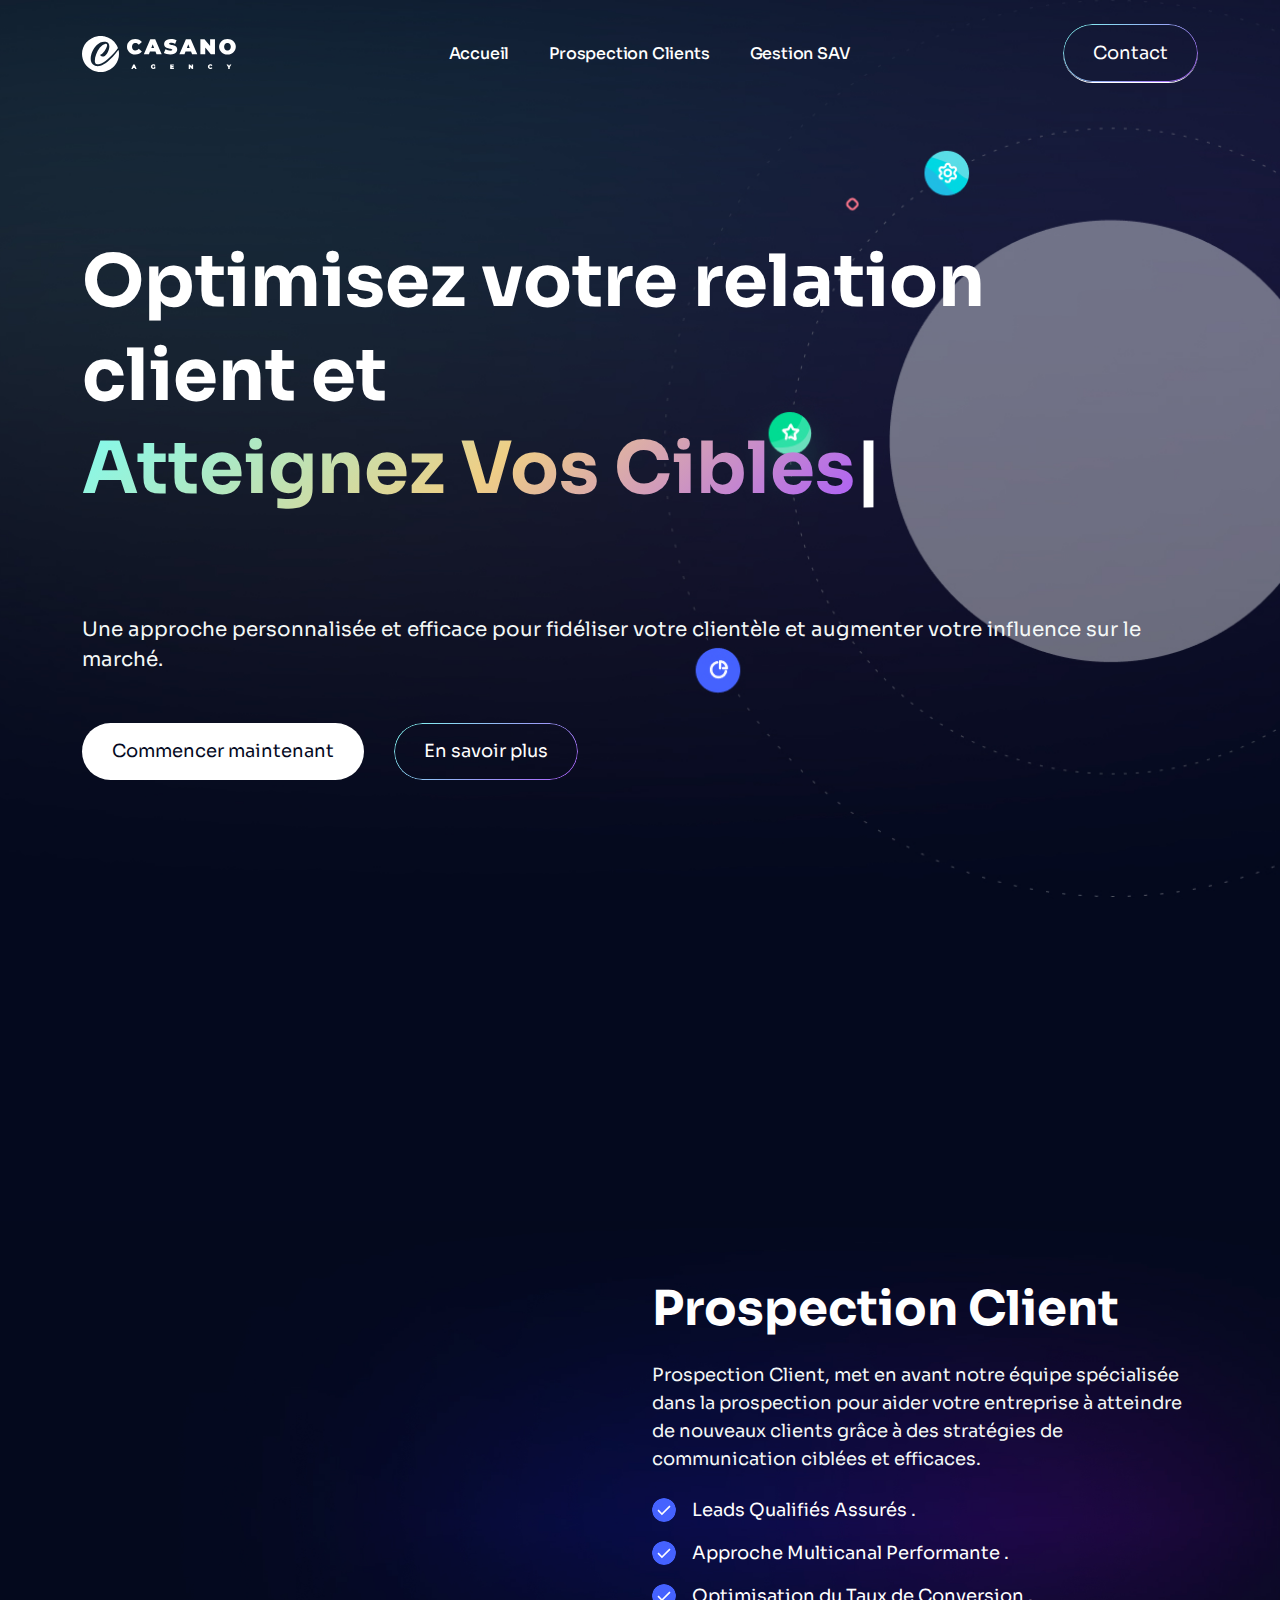
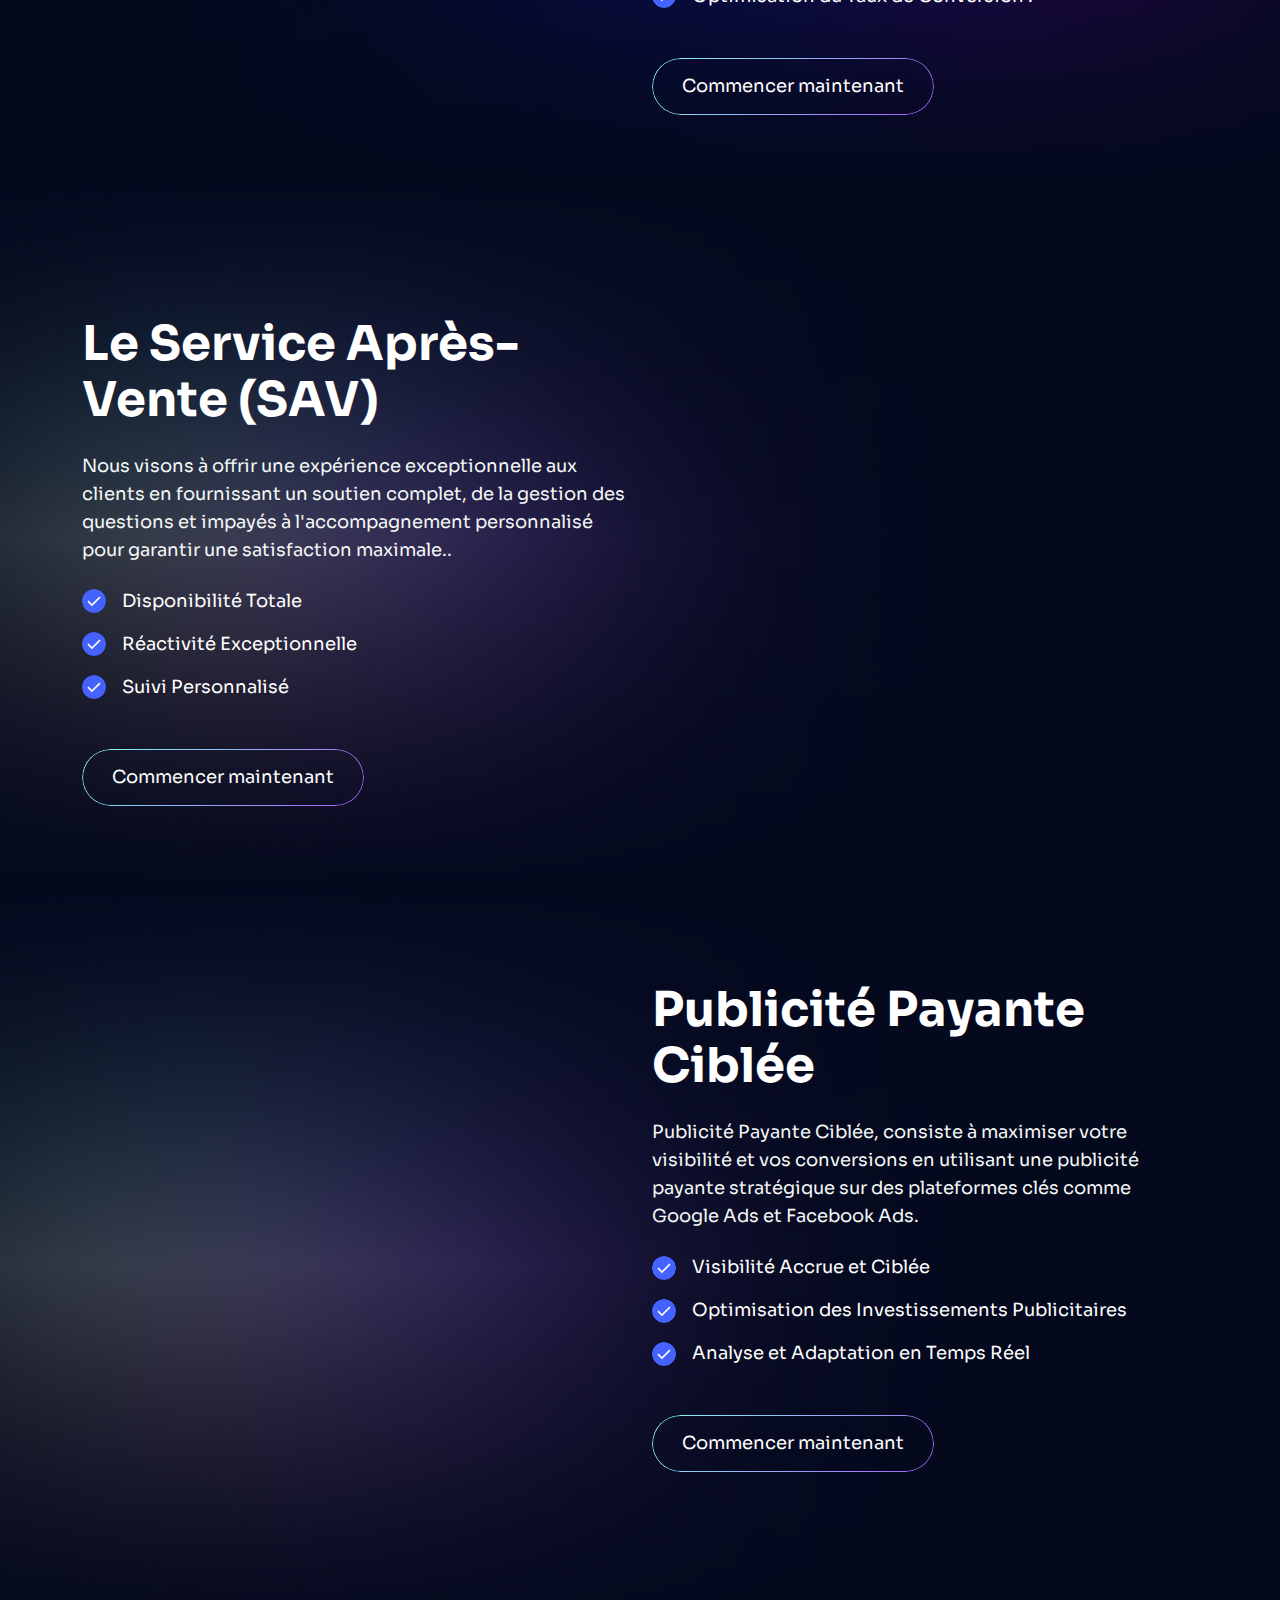
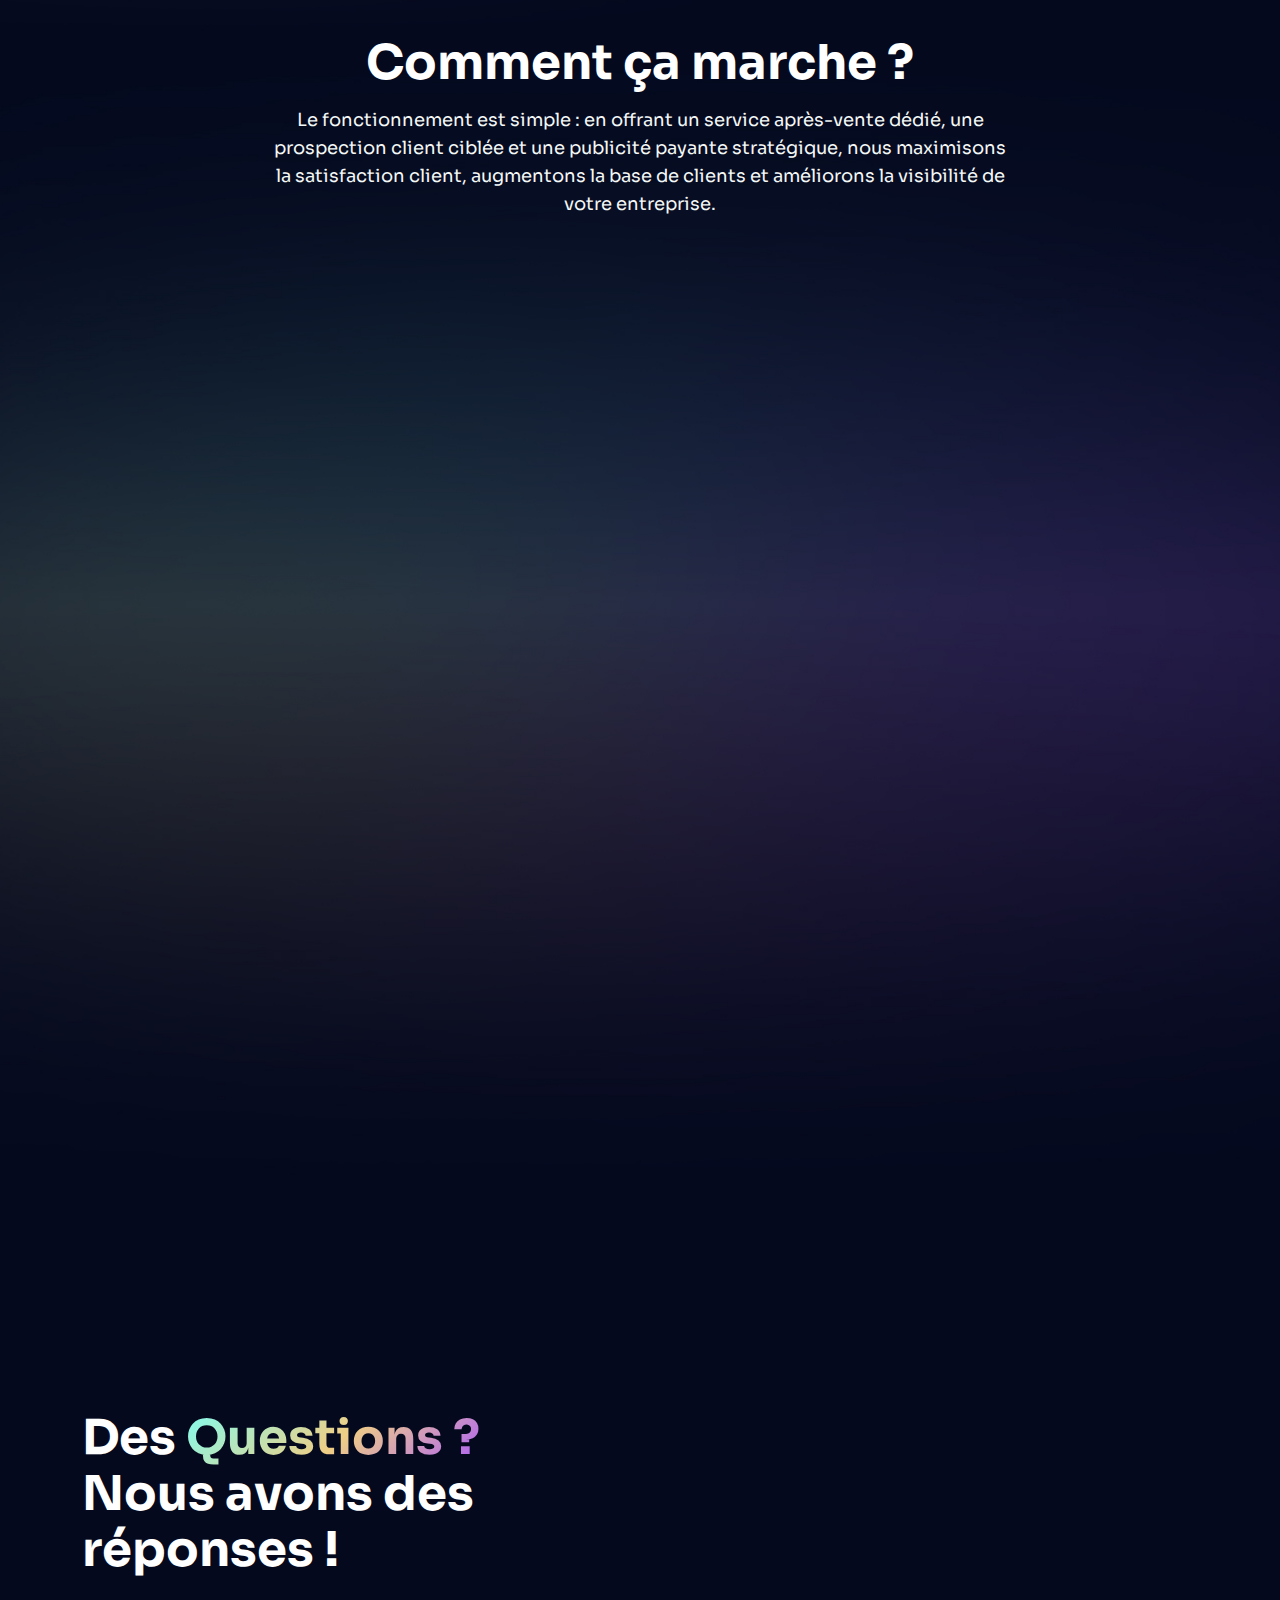
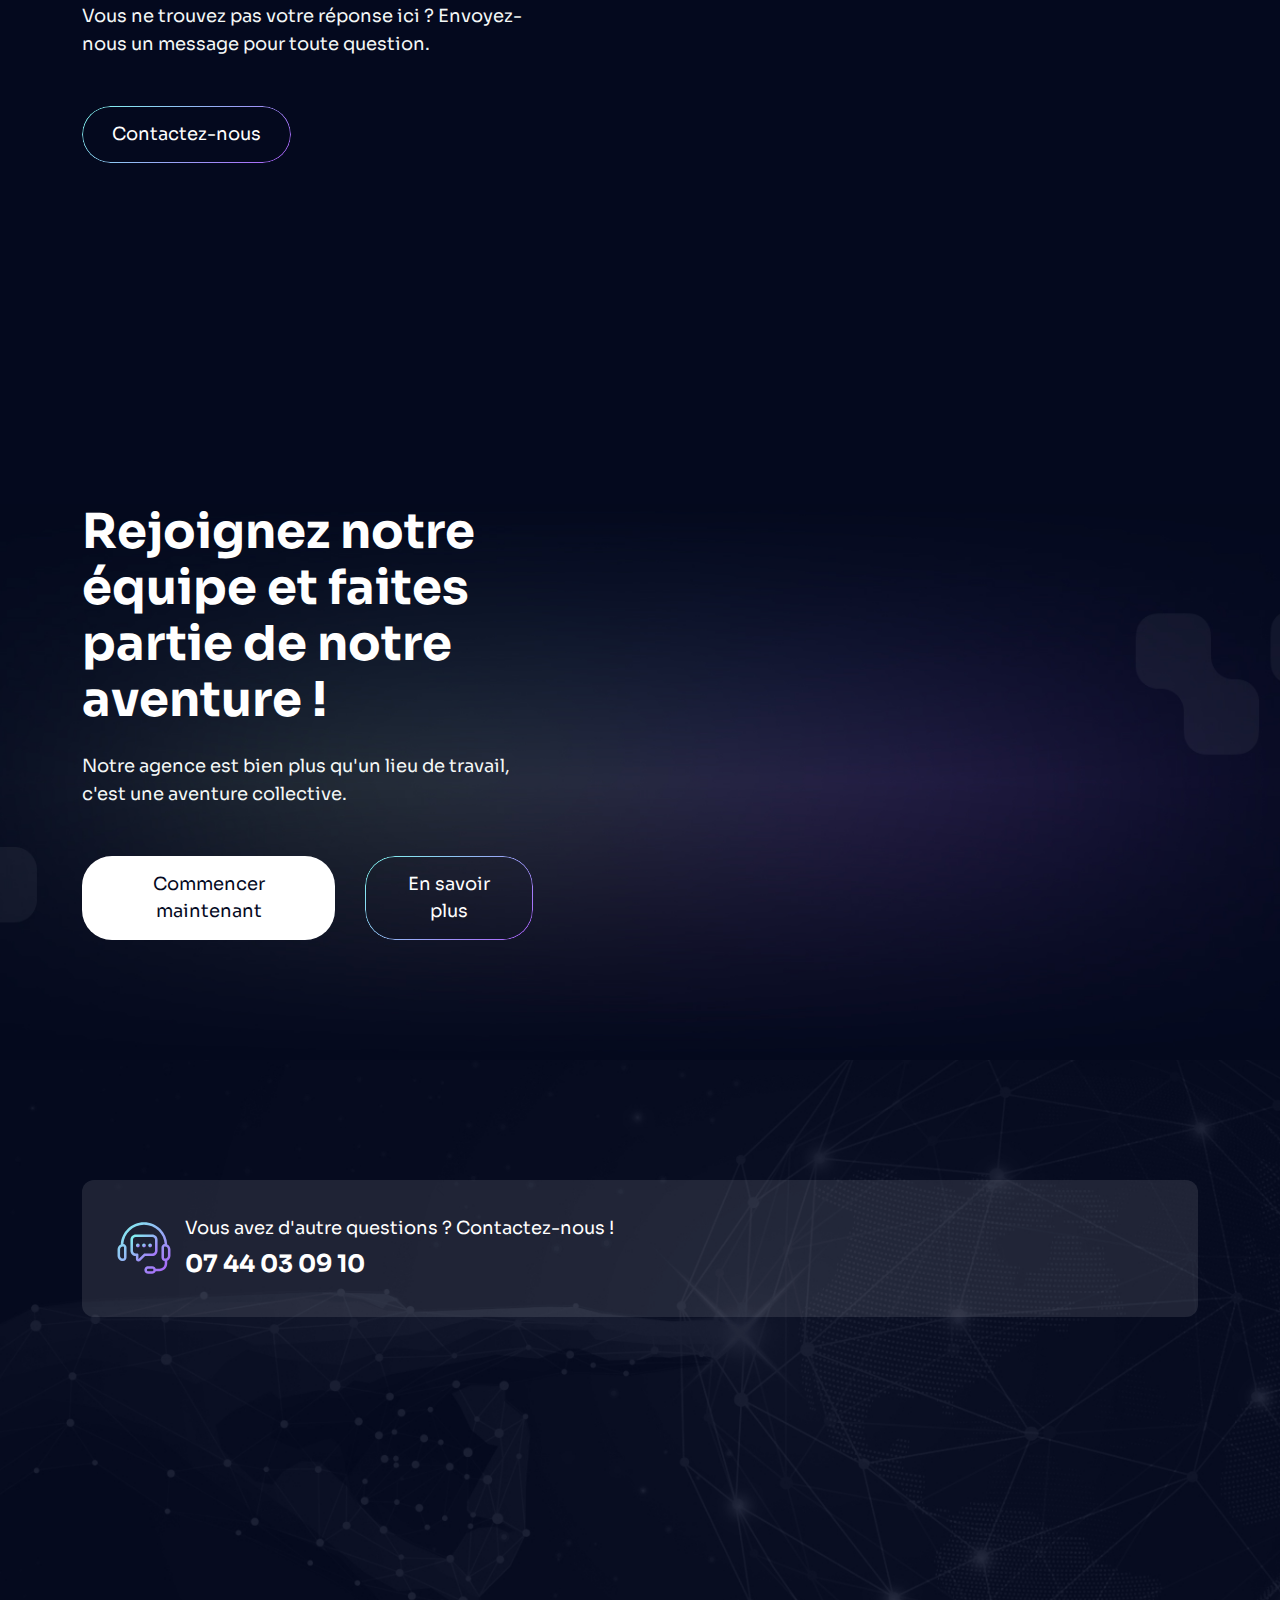
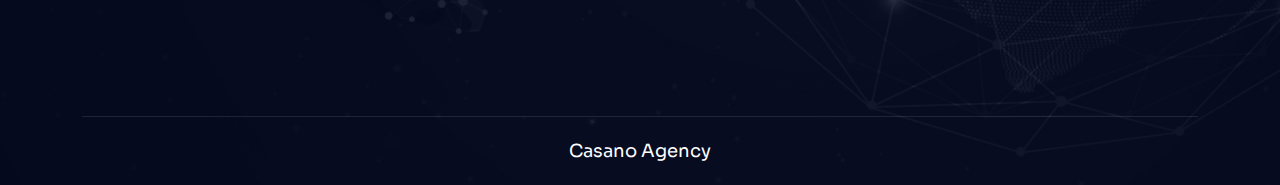
==== commit 1be6f07a: "update site" ====
--- a/docs/index.html
+++ b/docs/index.html
@@ -95,7 +95,7 @@
             <div class="col-lg-12 col-xxl-7">
               <div class="aai-hero-one-content">
                 <h1 class="aai-hero-one-title">
-                  Optimisez votre relations clients et <br />
+                  Optimisez votre relation client et <br />
                   <span
                     class="gradient-text typing-animation"
                     data-strings='["Atteignez vos cibles","Étendez vos clients potentiels","Boostez votre visibilité"]'
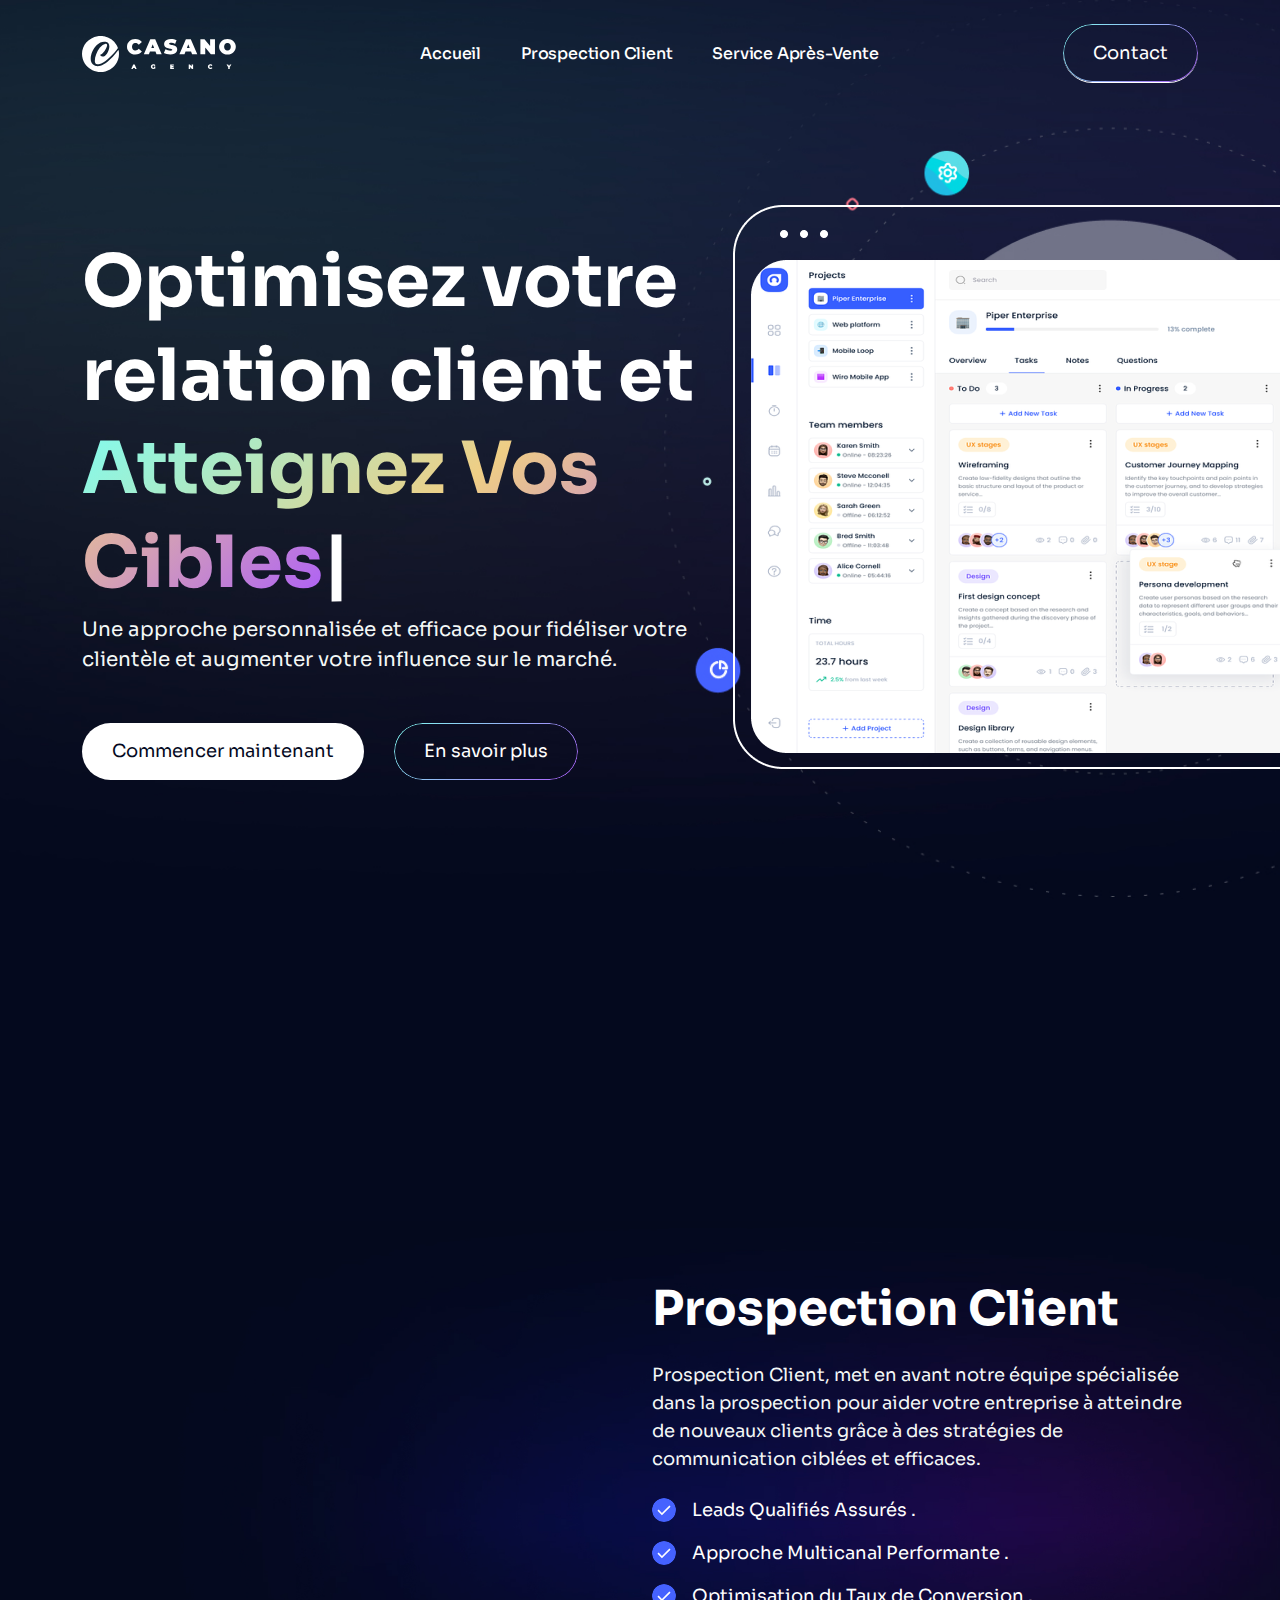
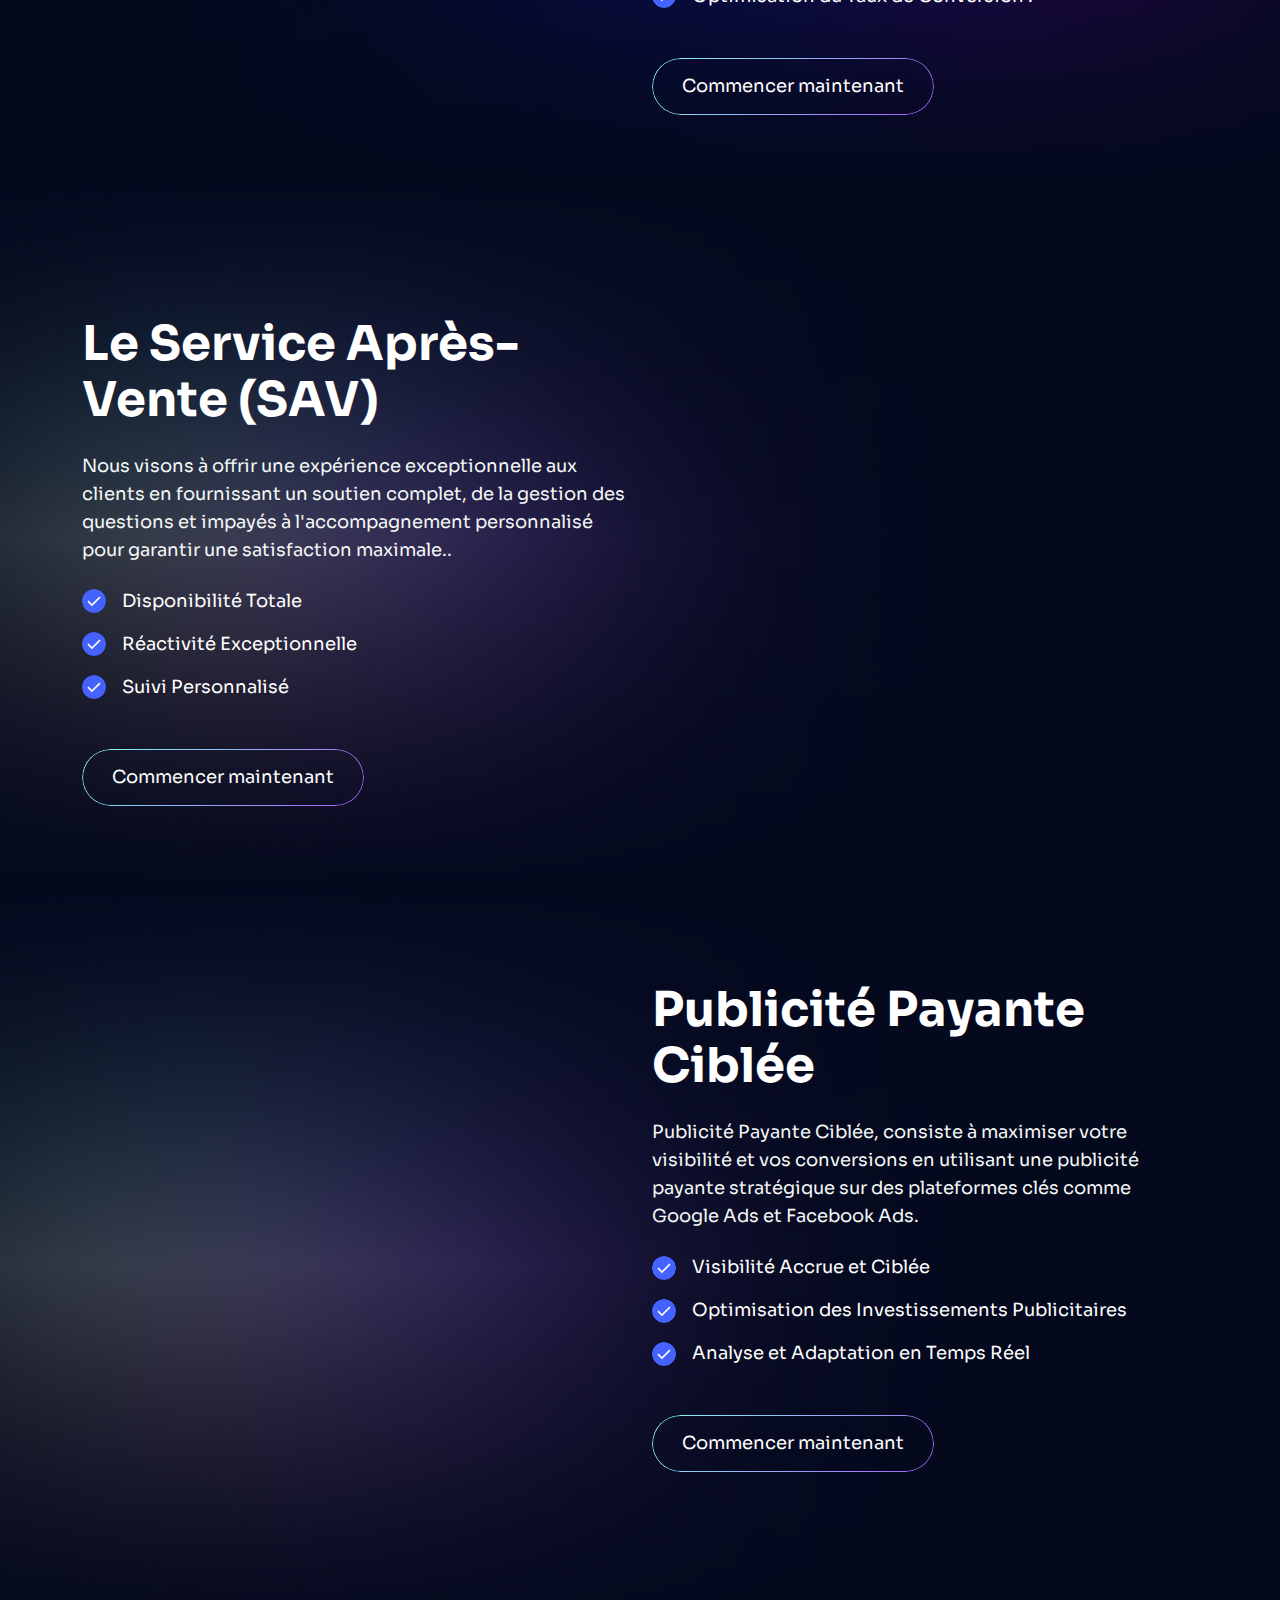
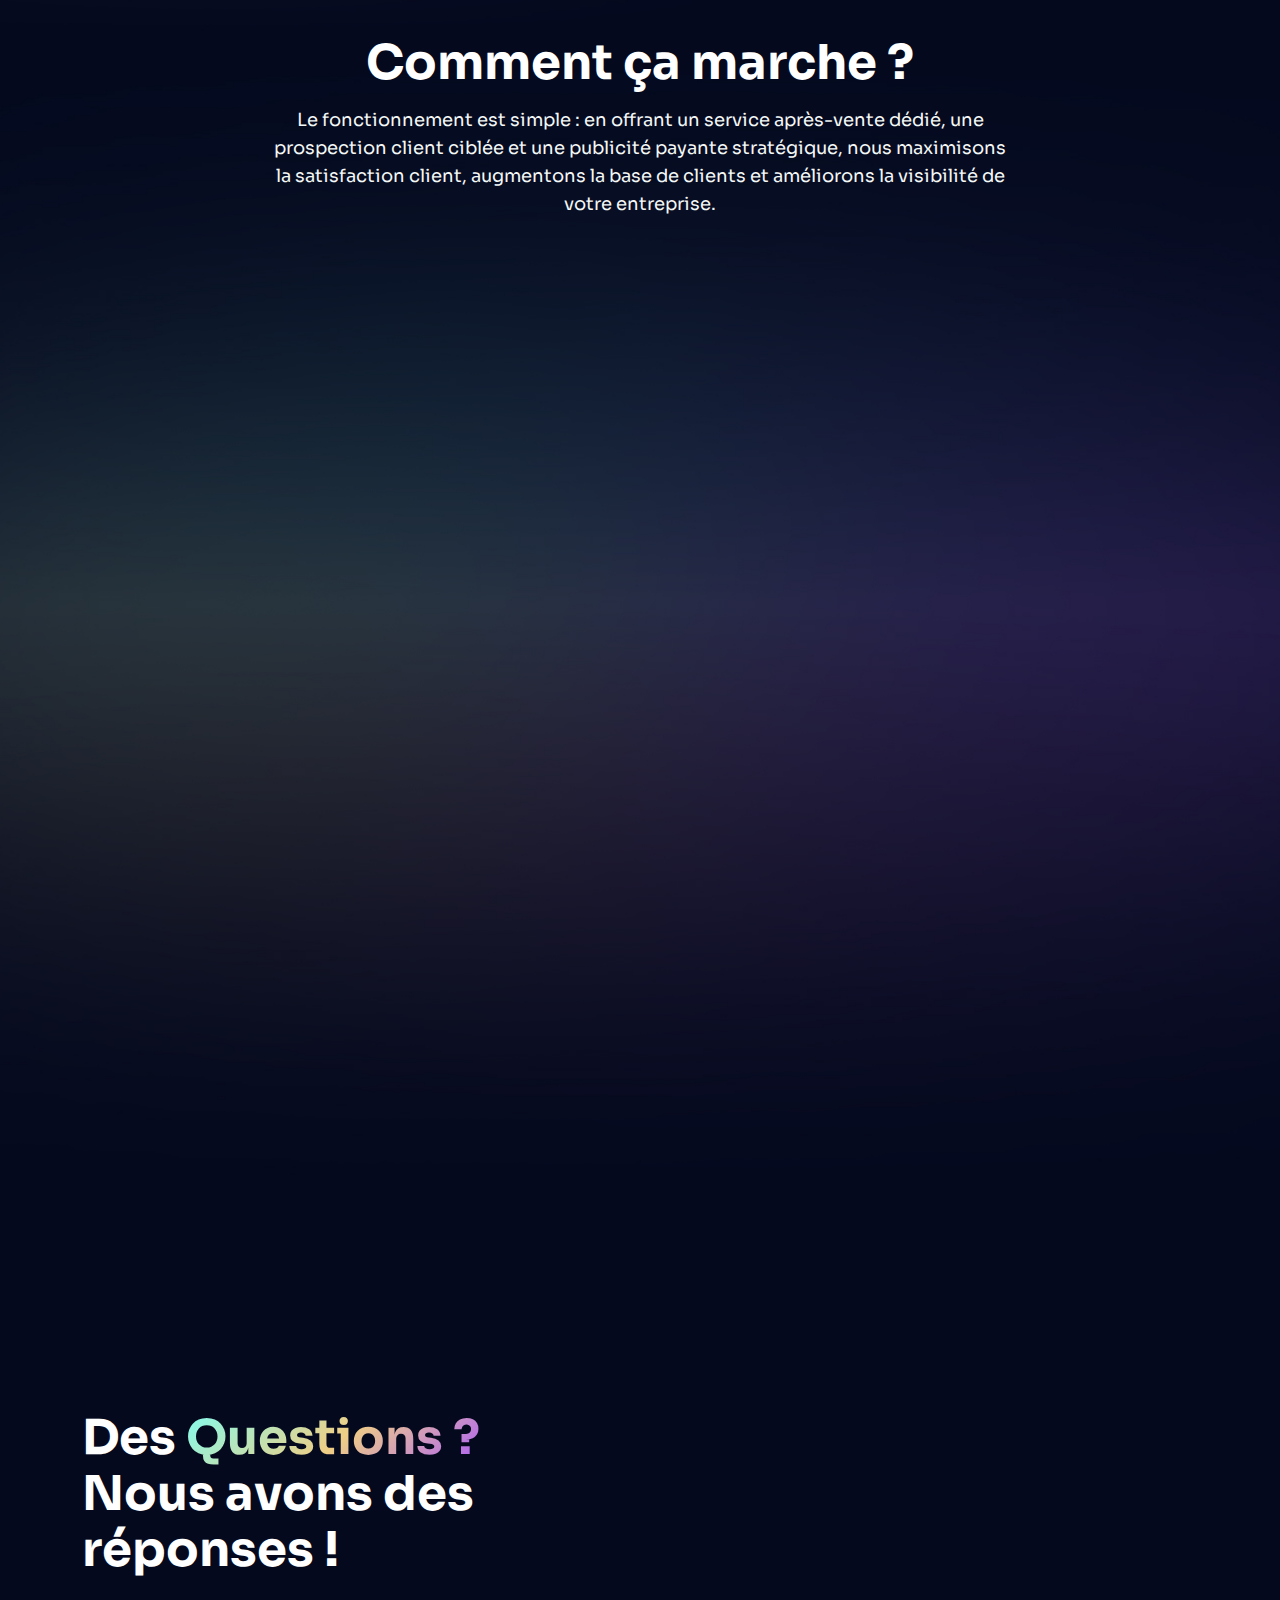
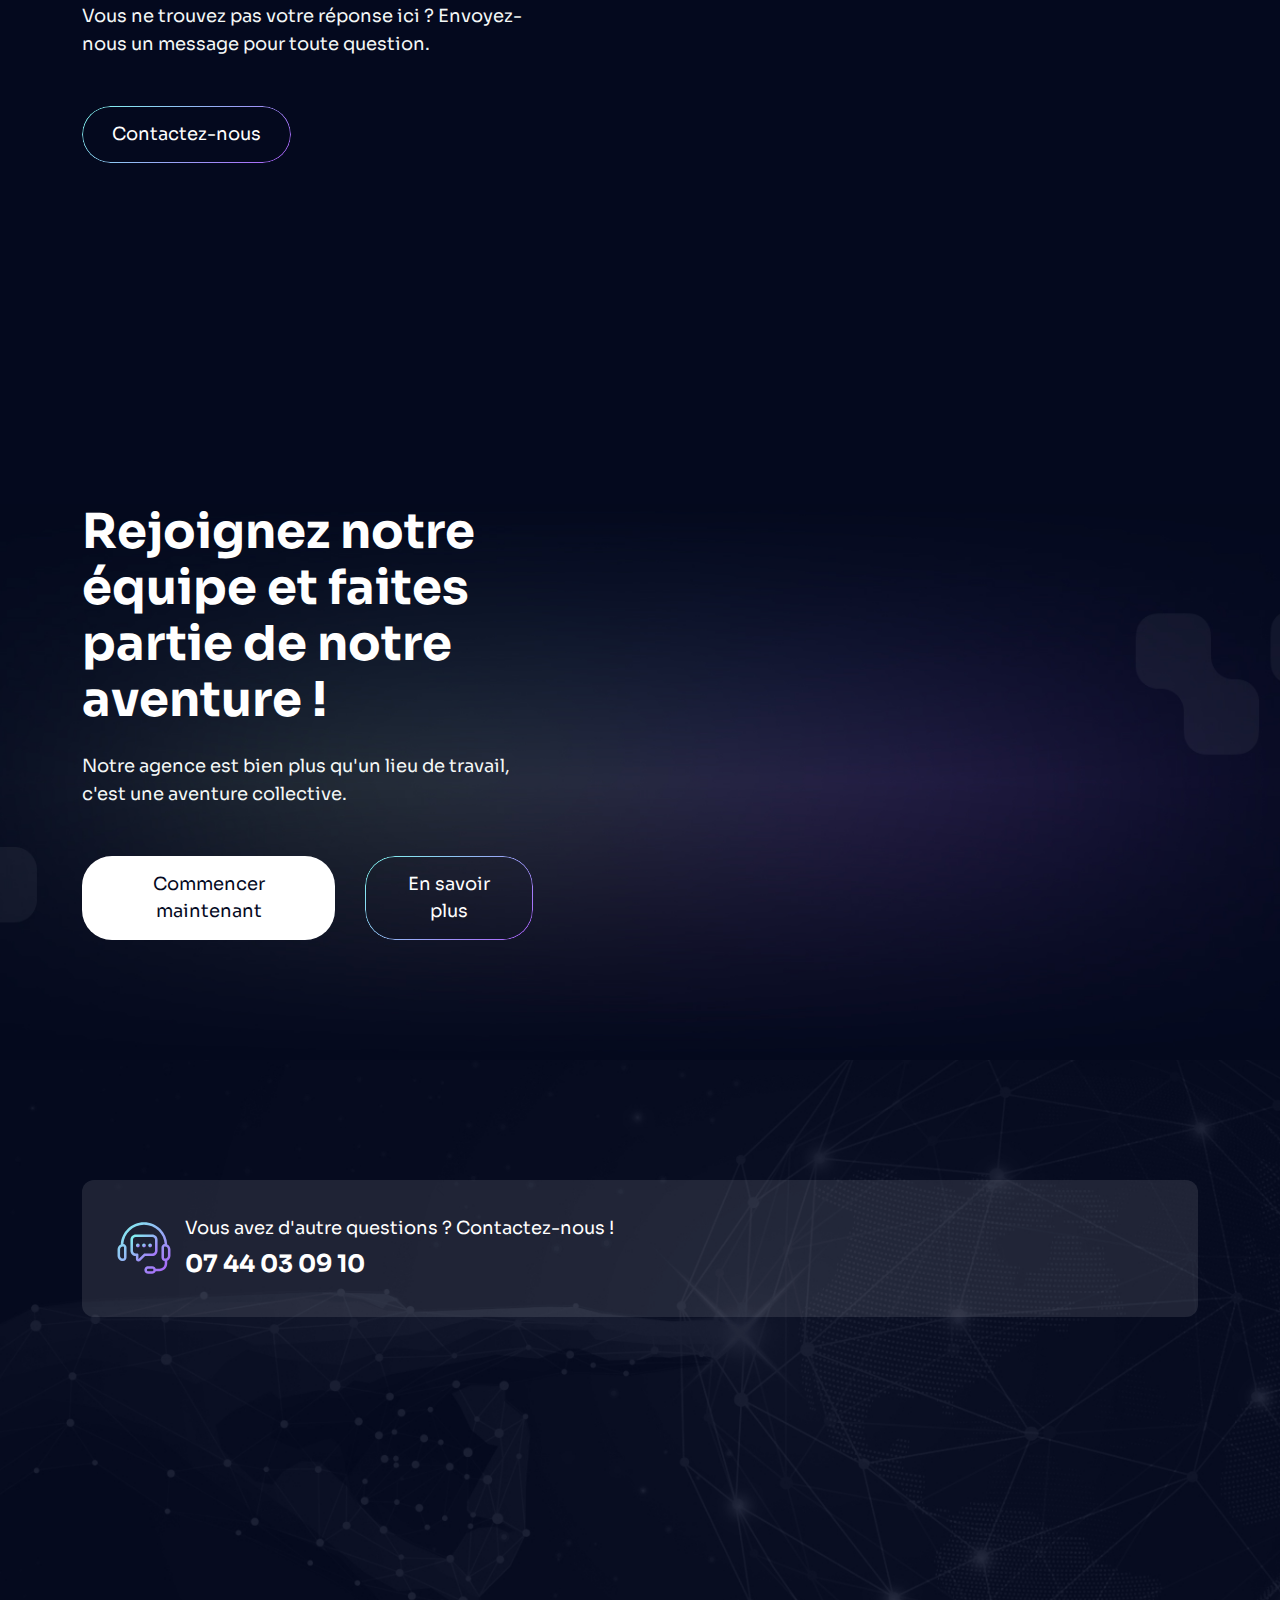
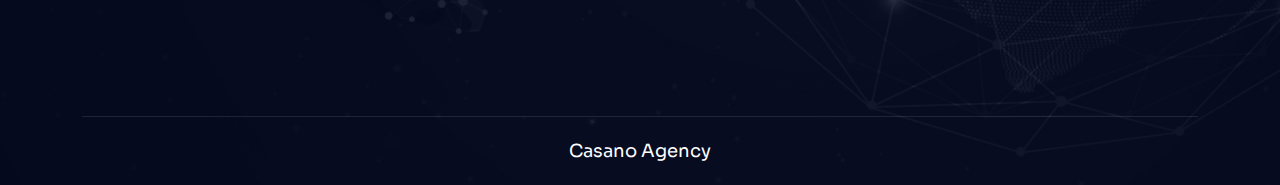
==== commit 1a635a2f: "update homepage" ====
--- a/docs/index.html
+++ b/docs/index.html
@@ -35,12 +35,12 @@
 
               <li class="nav-item">
                 <a class="nav-link" href="prospection.html"
-                  >Prospection Clients</a
+                  >Prospection Client</a
                 >
               </li>
 
               <li class="nav-item">
-                <a class="nav-link" href="sav.html">Gestion SAV</a>
+                <a class="nav-link" href="sav.html">Service Après-Vente</a>
               </li>
             </ul>
             <div class="d-flex align-items-center gap-4 mt-4">
@@ -92,13 +92,13 @@
       >
         <div class="container">
           <div class="row">
-            <div class="col-lg-12 col-xxl-7">
+            <div class="col-lg-12 col-xl-7">
               <div class="aai-hero-one-content">
                 <h1 class="aai-hero-one-title">
                   Optimisez votre relation client et <br />
                   <span
                     class="gradient-text typing-animation"
-                    data-strings='["Atteignez vos cibles","Étendez vos clients potentiels","Boostez votre visibilité"]'
+                    data-strings='["Atteignez vos cibles","Développez votre clientèle","Boostez votre visibilité"]'
                     >Atteignez Vos Cibles</span
                   >
                 </h1>
@@ -123,11 +123,11 @@
                   class="img-fluid aai-hero-img d-none d-xxl-block"
                   alt=""
                 />
-                <!-- <img
+                <img
                   src="assets/img/hero/dashboard-img-2.png"
-                  class="img-fluid aai-hero-img d-xl-none"
+                  class="img-fluid aai-hero-img d-xxl-none"
                   alt=""
-                /> -->
+                />
               </div>
             </div>
           </div>
--- a/docs/assets/css/style.css
+++ b/docs/assets/css/style.css
@@ -558,7 +558,7 @@
 }
 .aai-hero-one-img .aai-hero-img {
   position: absolute;
-  right: -180px;
+  right: -360px;
   top: 205px;
 }
 
@@ -1562,15 +1562,24 @@
 ***************************/
 
 /* Responsive CSS */
-@media (min-width: 1600px) {
+@media (min-width: 1470px) {
+  /* .aai-hero-one-img .aai-hero-img {
+    right: 0;
+  } */
   .aai-hero-one-img .aai-hero-img {
-    right: 0;
+    /* position: absolute; */
+    right: -100px;
+    /* top: 205px; */
   }
 }
 @media (min-width: 768px) {
   .aai-hero-one-title {
     height: 350px;
-  }
+    /* width: 60% */
+  }
+  /* .aai-hero-one-content {
+    width: 60%
+  } */
 }
 @media (max-width: 1199px) {
   .aai-hero-one-img .aai-hero-img {
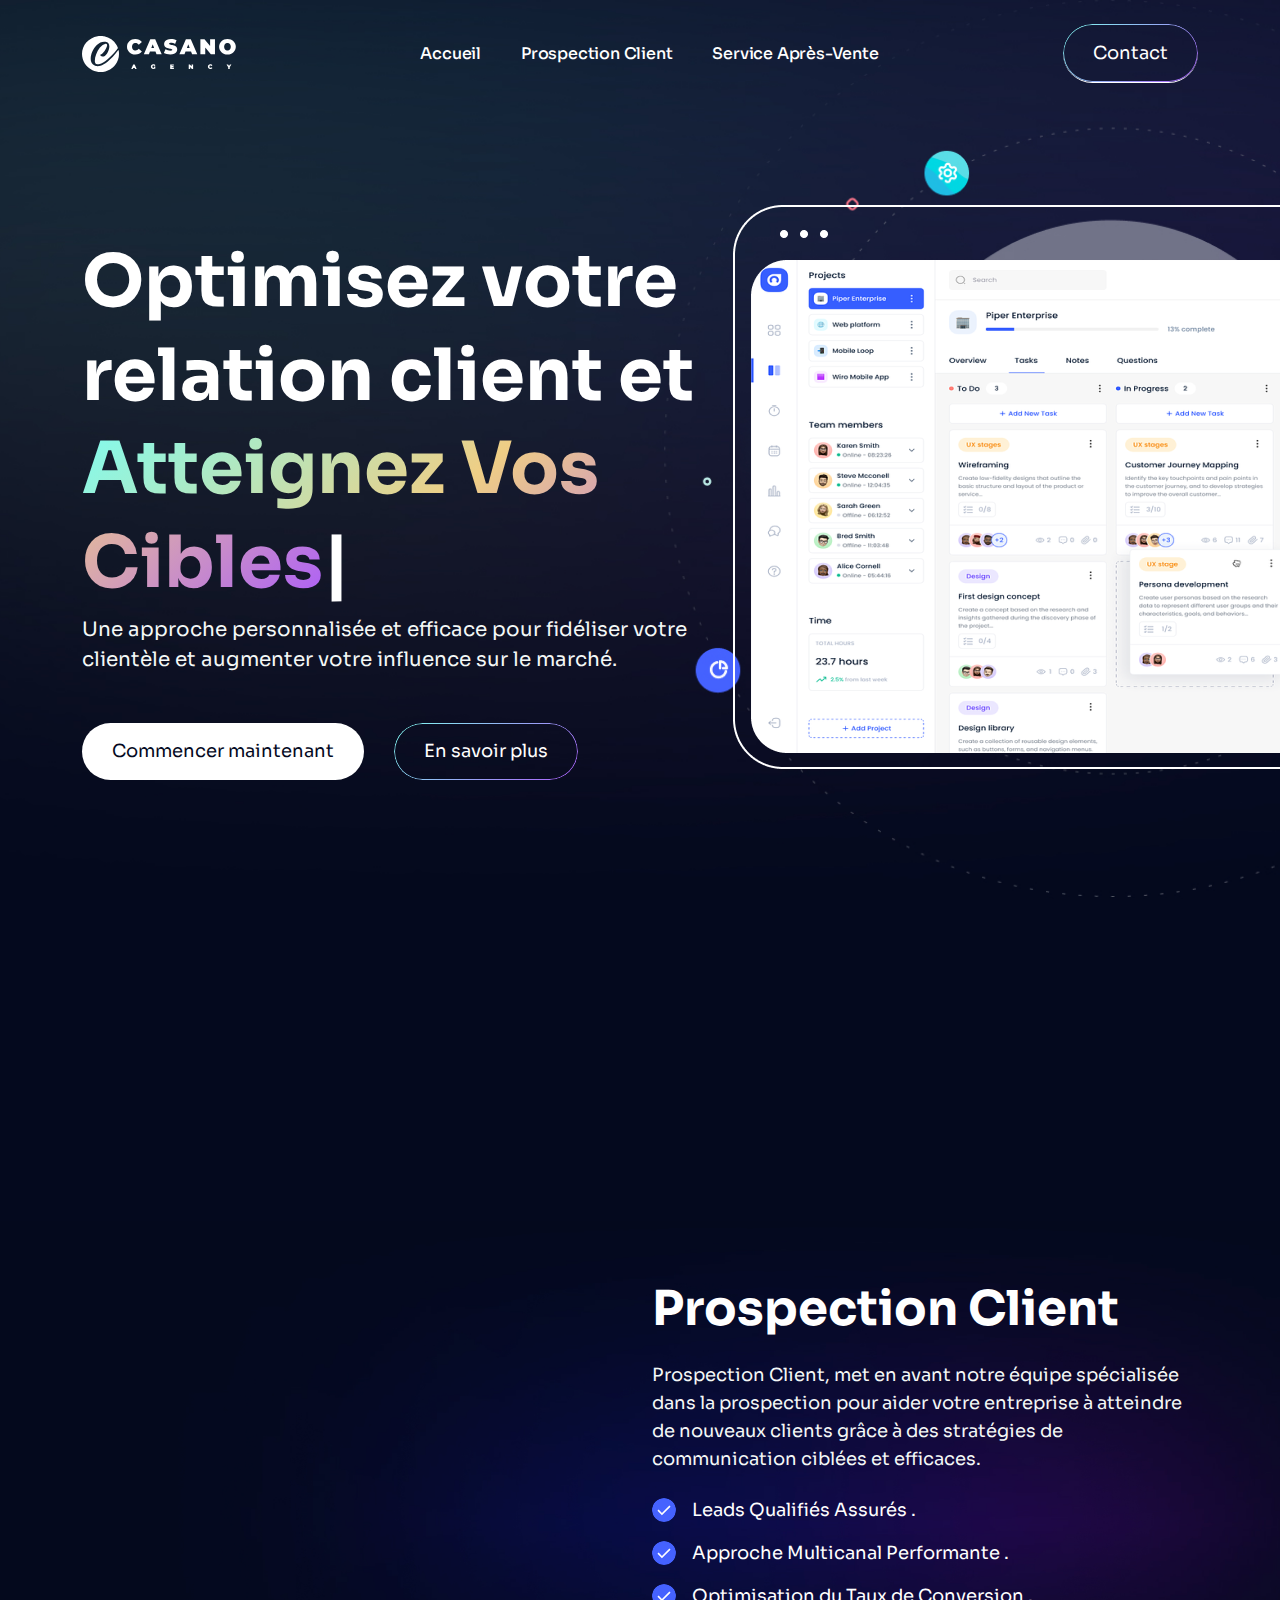
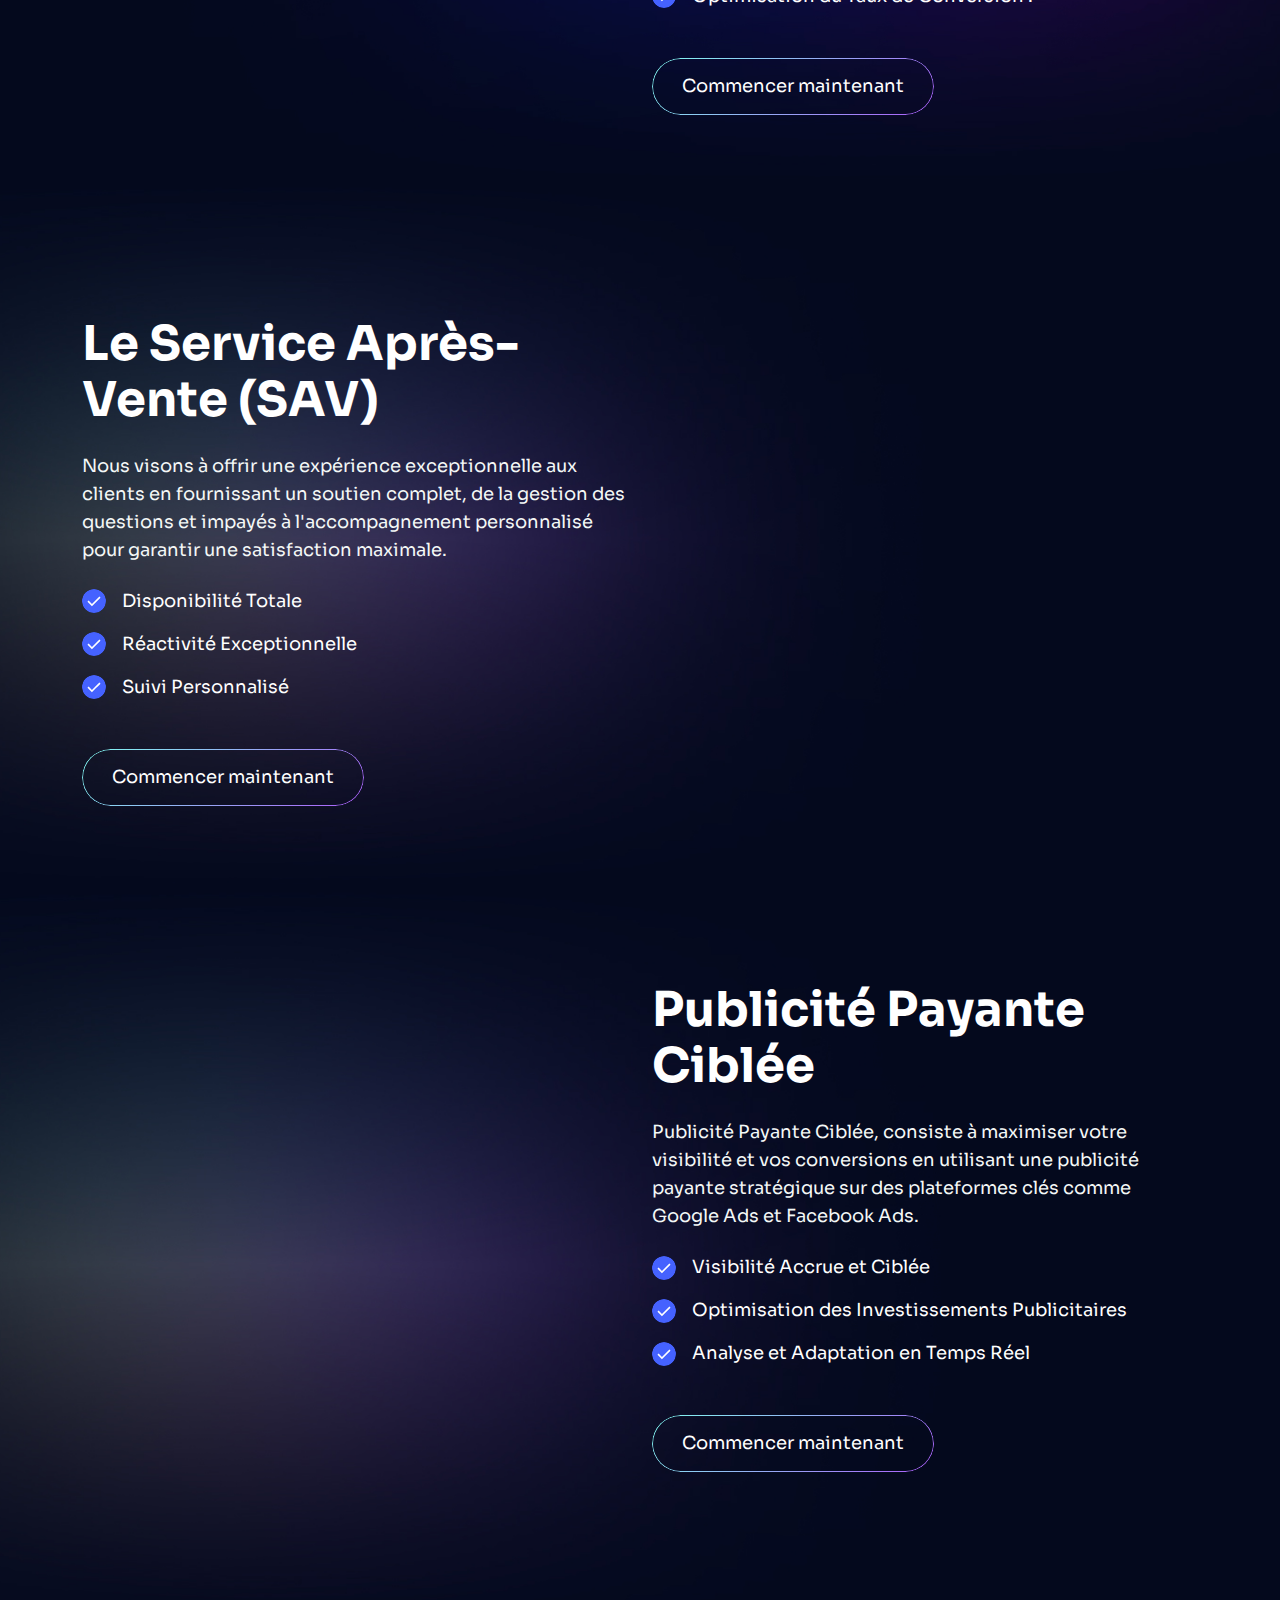
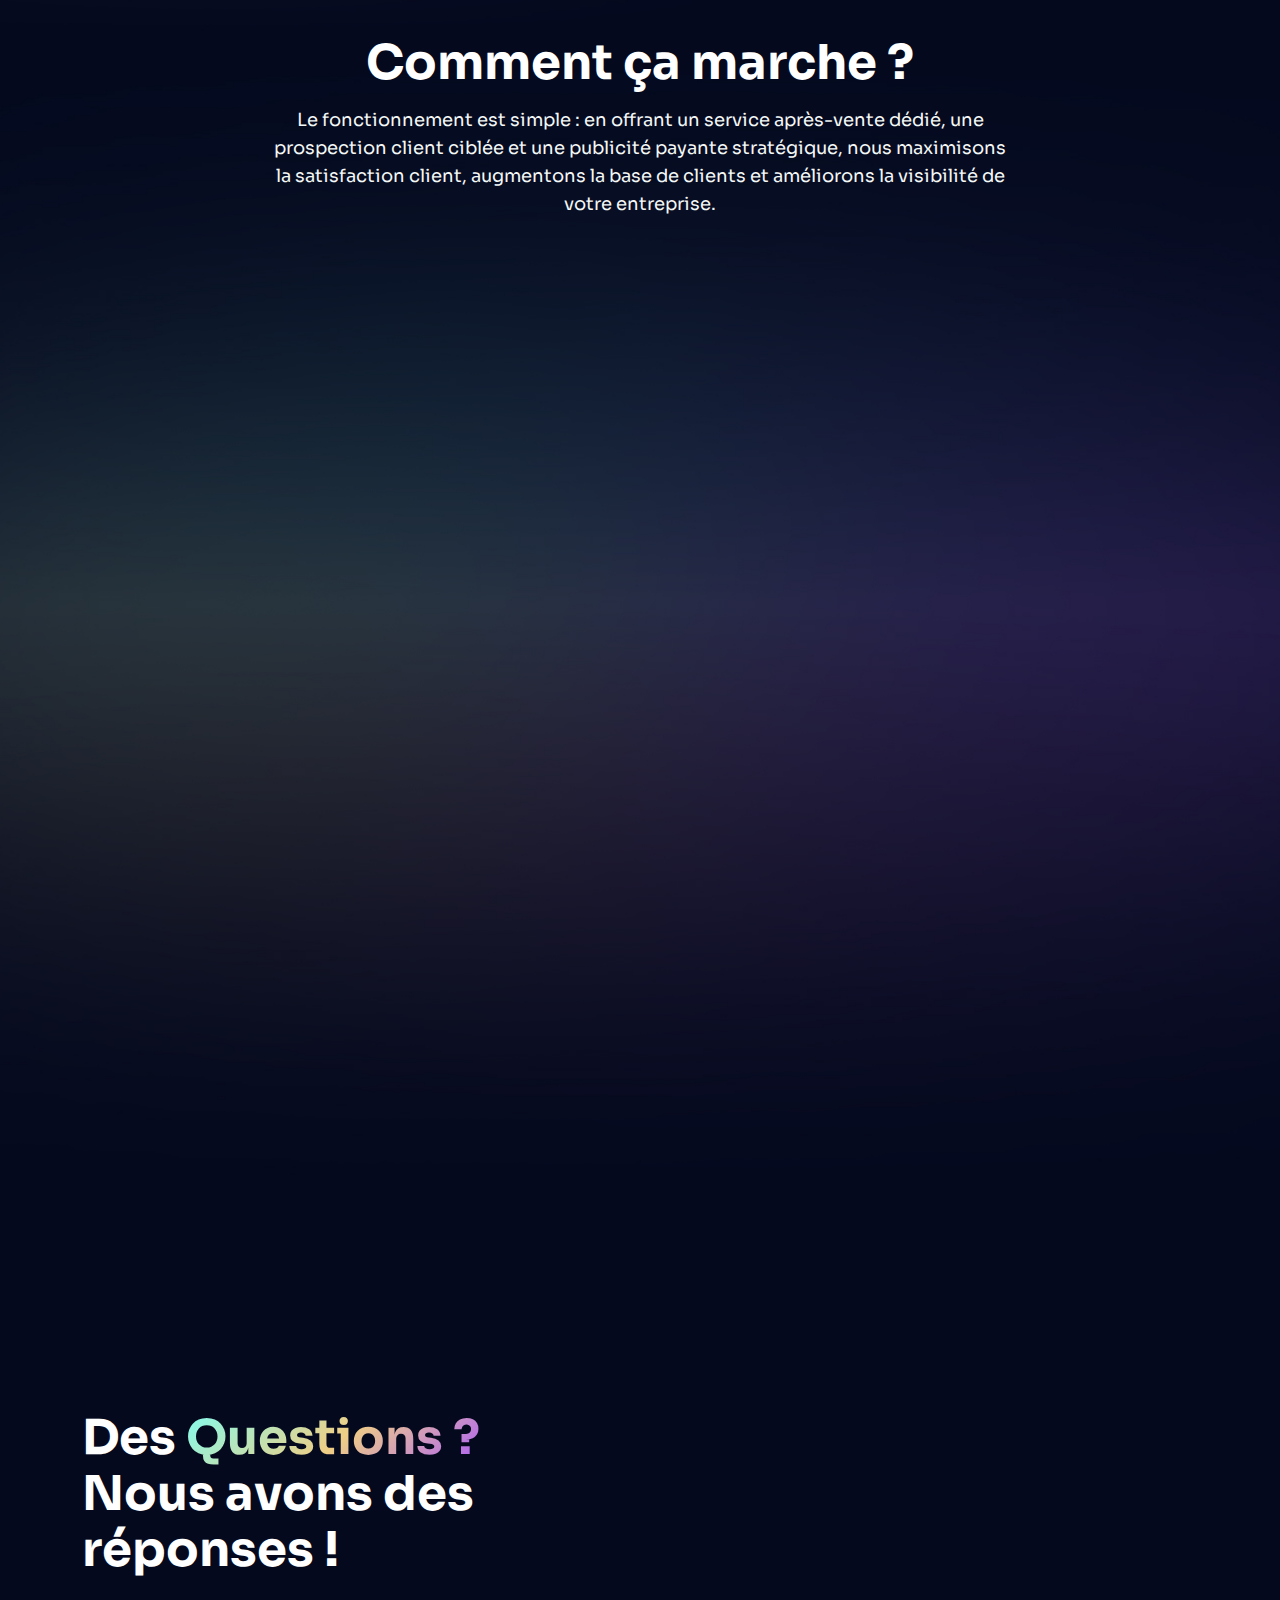
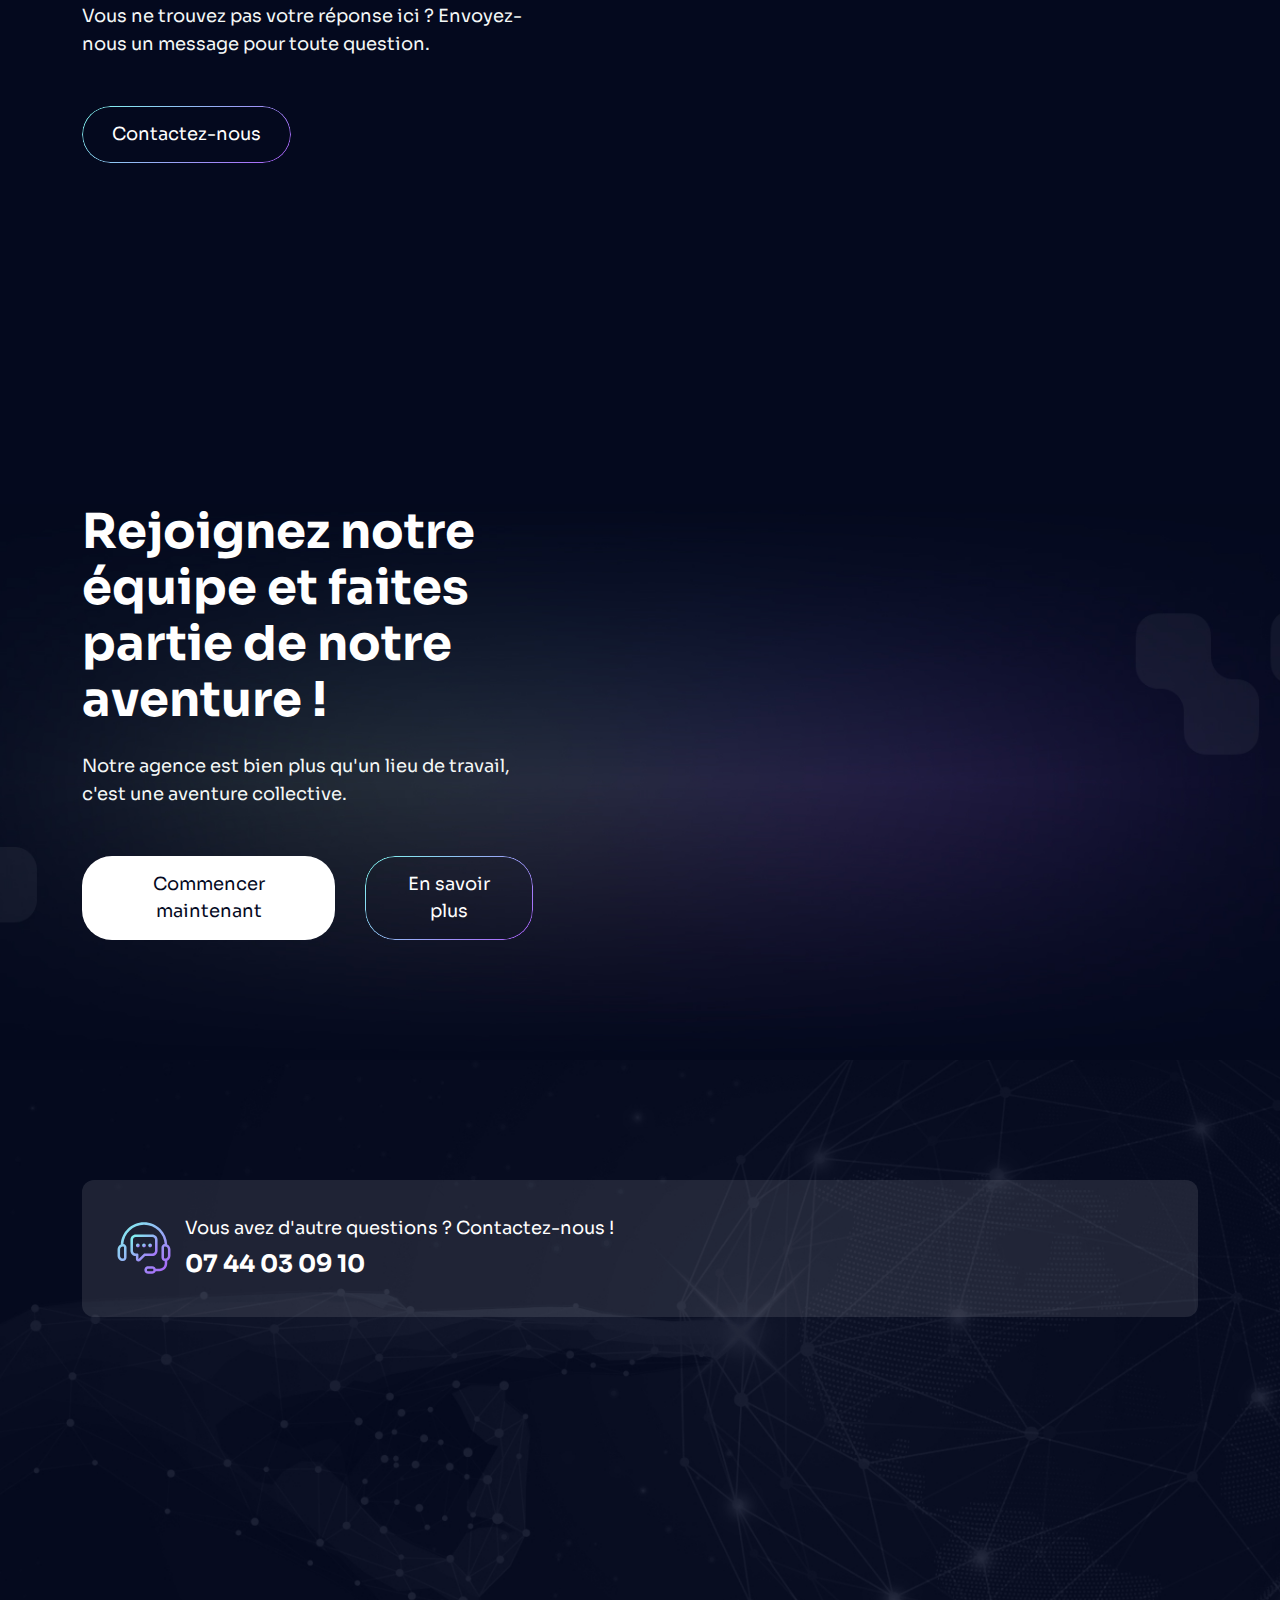
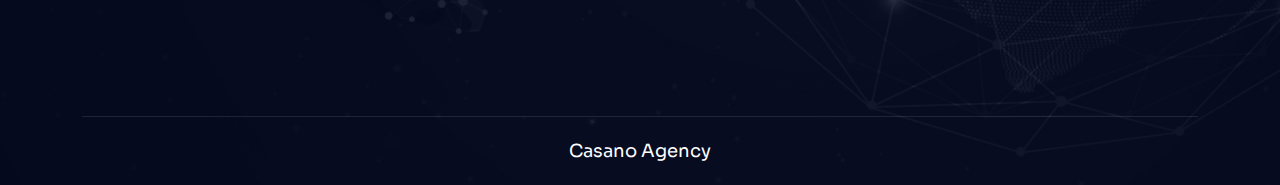
==== commit 1c2b7777: "Update index test.html" ====
--- a/docs/index.html
+++ b/docs/index.html
@@ -3,14 +3,22 @@
   <head>
     <meta charset="utf-8" />
     <meta name="viewport" content="width=device-width, initial-scale=1" />
+    <meta
+      name="description"
+      content="Casano Agency, spécialiste SAV et en externalisation du service client."
+    />
     <title>Accueil - Casano Agency</title>
-    <link rel="icon" href="assets/img/logo/favicon.ico" type="image/ico">
+    <link rel="icon" href="assets/img/logo/favicon.ico" type="image/ico" />
     <link rel="stylesheet" href="assets/css/aos.css" />
     <link rel="stylesheet" href="assets/css/fontawesome-all.min.css" />
     <link rel="stylesheet" href="assets/css/bootstrap.min.css" />
     <link rel="stylesheet" href="assets/css/glightbox-min.css" />
     <link rel="stylesheet" href="assets/css/swiper-bundle.min.css" />
     <link rel="stylesheet" href="assets/css/style.css" />
+    <meta
+      name="description"
+      content="Casano Agency, spécialiste SAV et en externalisation du service client."
+    />
   </head>
   <body>
     <!-- Menu Start -->
@@ -85,20 +93,16 @@
       <!-- Hero Start -->
       <section
         class="aai-hero-one position-relative"
-        style="
-          background: url('assets/img/hero/hero-bg-1.jpeg') no-repeat center
-            center/cover;
-        "
       >
         <div class="container">
-          <div class="row">
+          <div class="row justify-content-center">
             <div class="col-lg-12 col-xl-7">
               <div class="aai-hero-one-content">
                 <h1 class="aai-hero-one-title">
                   Optimisez votre relation client et <br />
                   <span
                     class="gradient-text typing-animation"
-                    data-strings='["Atteignez vos cibles","Développez votre clientèle","Boostez votre visibilité"]'
+                    data-strings='["Boostez votre visibilité","Développez votre clientèle","Gagner du temps"]'
                     >Atteignez Vos Cibles</span
                   >
                 </h1>
@@ -352,7 +356,6 @@
               </div>
             </div>
           </div>
-          
         </div>
         <div
           style="
@@ -372,7 +375,7 @@
                     Nous visons à offrir une expérience exceptionnelle aux
                     clients en fournissant un soutien complet, de la gestion des
                     questions et impayés à l'accompagnement personnalisé pour
-                    garantir une satisfaction maximale..
+                    garantir une satisfaction maximale.
                   </p>
                   <ul class="aai-list-items mt-4">
                     <li class="aai-list-item d-flex align-items-center">
@@ -976,10 +979,11 @@
                     >
                       <div class="accordion-body">
                         <p class="aai-accordion-text">
-                          Nous sommes une agence qui se spécialise dans
-                          l'optimisation d'affaires en offrant un Service
-                          Après-Vente (SAV) dédié, une Prospection Client
-                          proactive, et une gestion pointue de Publicité
+                          Casano Agency, spécialiste SAV et en externalisation
+                          du service client. Nous sommes une agence qui se
+                          spécialise dans l'optimisation d'affaires en offrant
+                          un Service Après-Vente (SAV) dédié, une Prospection
+                          Client proactive, et une gestion pointue de Publicité
                           Payante. Nous avons mis en place des équipes
                           expérimentées pour répondre aux besoins actuels de nos
                           clients, gérer les relances impayées, et assurer une
@@ -1252,7 +1256,7 @@
                   data-aos-duration="1500"
                 >
                   <nav class="aai-footer-nav">
-                    <h3 class="aai-footer-nav-title">Lien rapide</h3>
+                    <h3 class="aai-footer-nav-title">Menu</h3>
                     <ul class="aai-footer-nav-list">
                       <li class="aai-footer-nav-list-item">
                         <a href="index.html" class="aai-footer-nav-link">
--- a/docs/assets/css/style.css
+++ b/docs/assets/css/style.css
@@ -364,6 +364,16 @@
 
 /*----- For Mobile ----*/
 @media screen and (max-width: 1199px) {
+  .aai-hero-one-desc {
+    text-align: center;
+    font-size: 12px;
+  }
+  .aai-hero-one-title {
+    text-align: center;
+  }
+  .aai-btns-group {
+    justify-content: center;
+  }
   .header-primary {
     position: absolute;
     top: 0;
@@ -1125,7 +1135,8 @@
 .aai-contact-widget {
   border-radius: 12px;
   position: relative;
-  width: 465px;
+  width: 100%;
+  /* width: 465px; */
 }
 .aai-contact-widget::before {
   content: "";
@@ -1572,6 +1583,16 @@
     /* top: 205px; */
   }
 }
+@media (min-width: 1200px) {
+  .aai-hero-one {
+    background: url("../img/hero/hero-bg-1.jpeg") no-repeat center center/cover;
+  }
+}
+@media (max-width: 1199px) {
+  .aai-hero-one {
+    background: url("../img/hero/hero-bg-2.jpeg") no-repeat center center/cover;
+  }
+}
 @media (min-width: 768px) {
   .aai-hero-one-title {
     height: 350px;
@@ -1589,6 +1610,9 @@
   }
 }
 @media (max-width: 768px) {
+  .aai-hero-img {
+    display: none;
+  }
   .writing-step {
     border: none;
     border-bottom: 1px solid rgba(255, 255, 255, 0.12);
